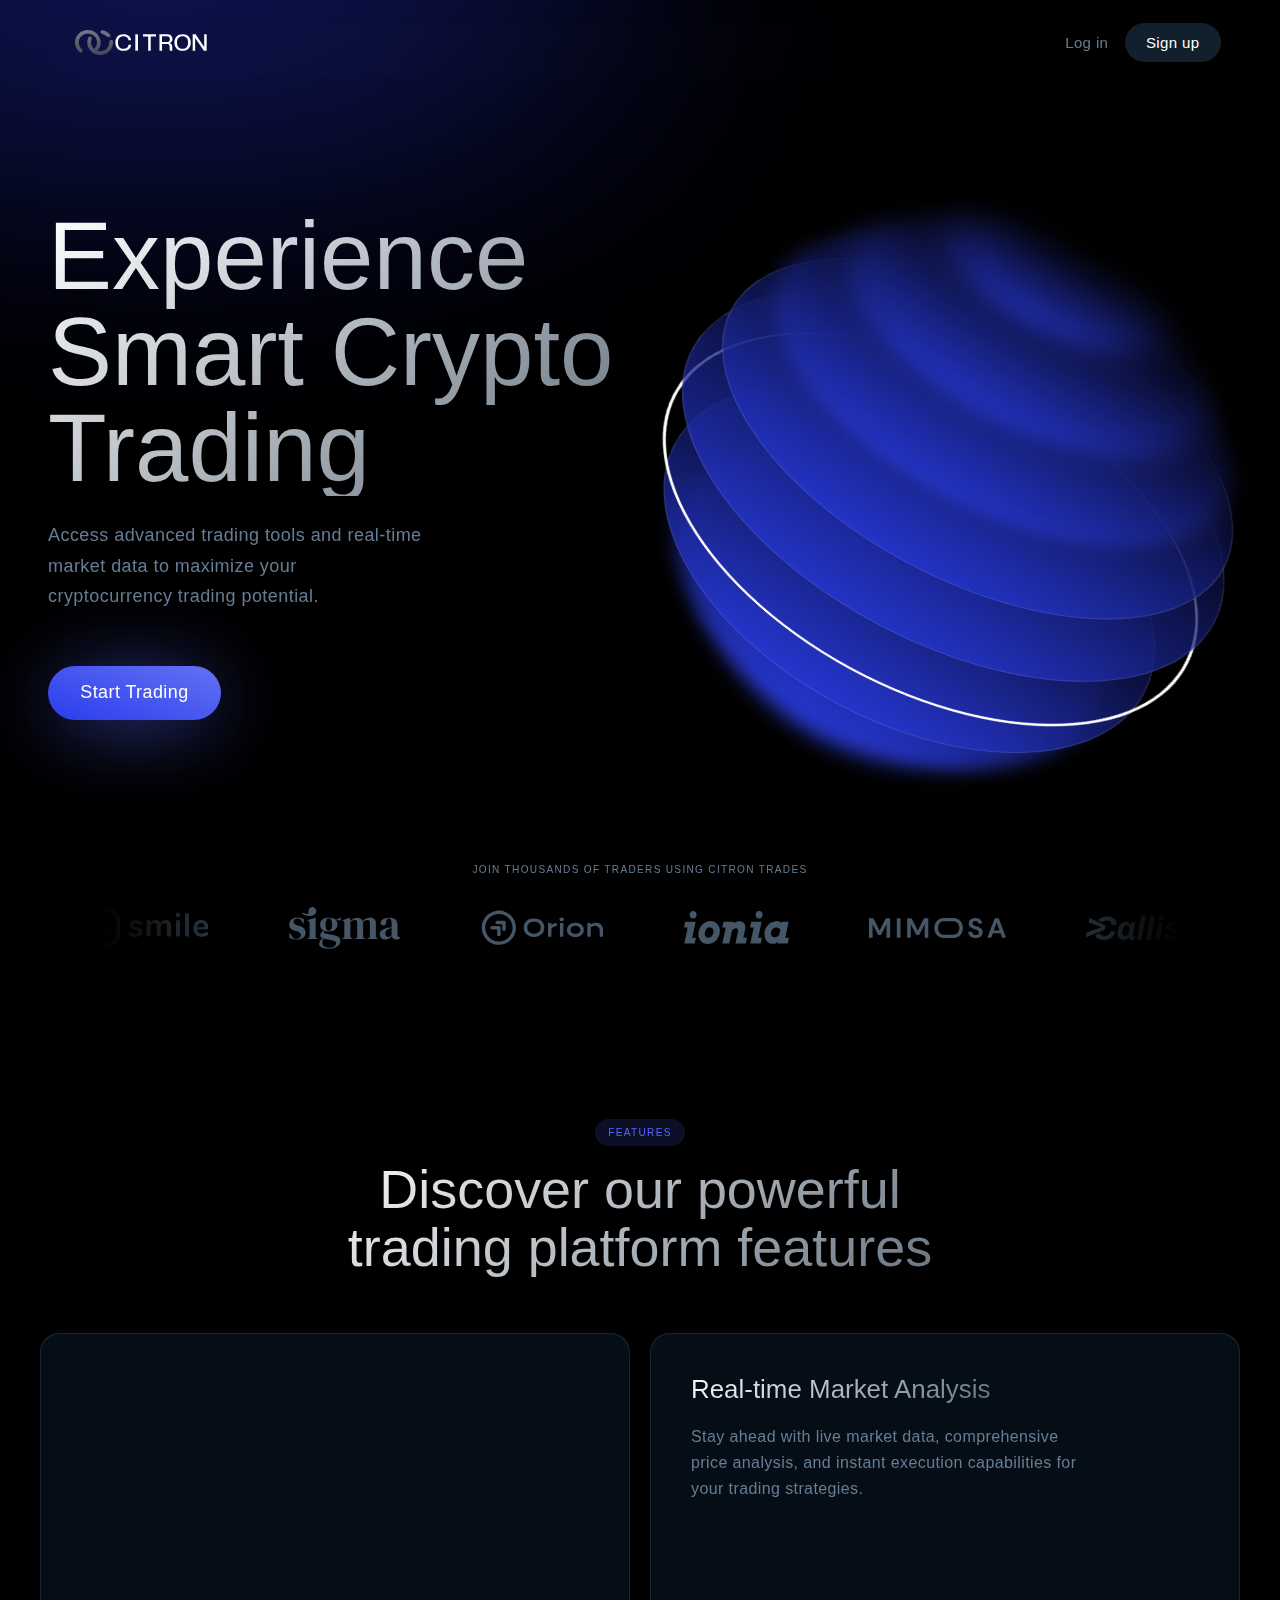
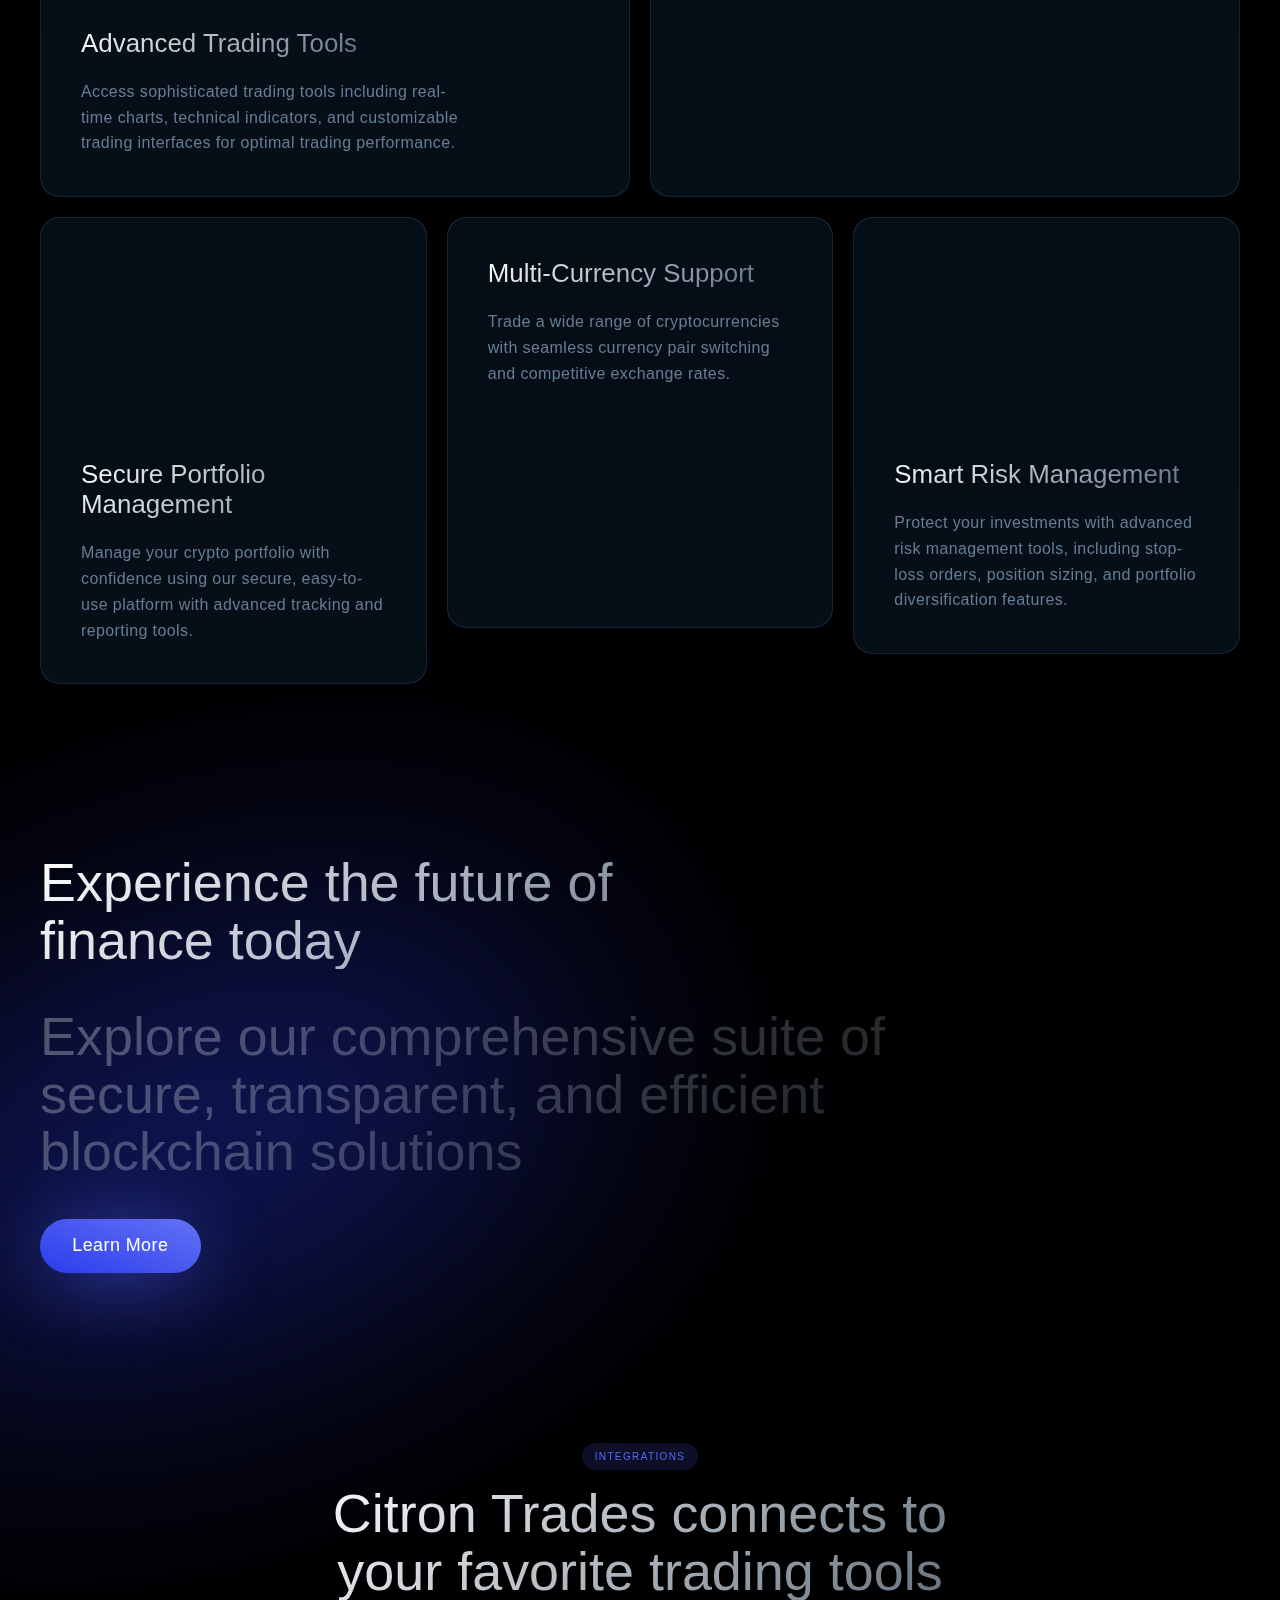
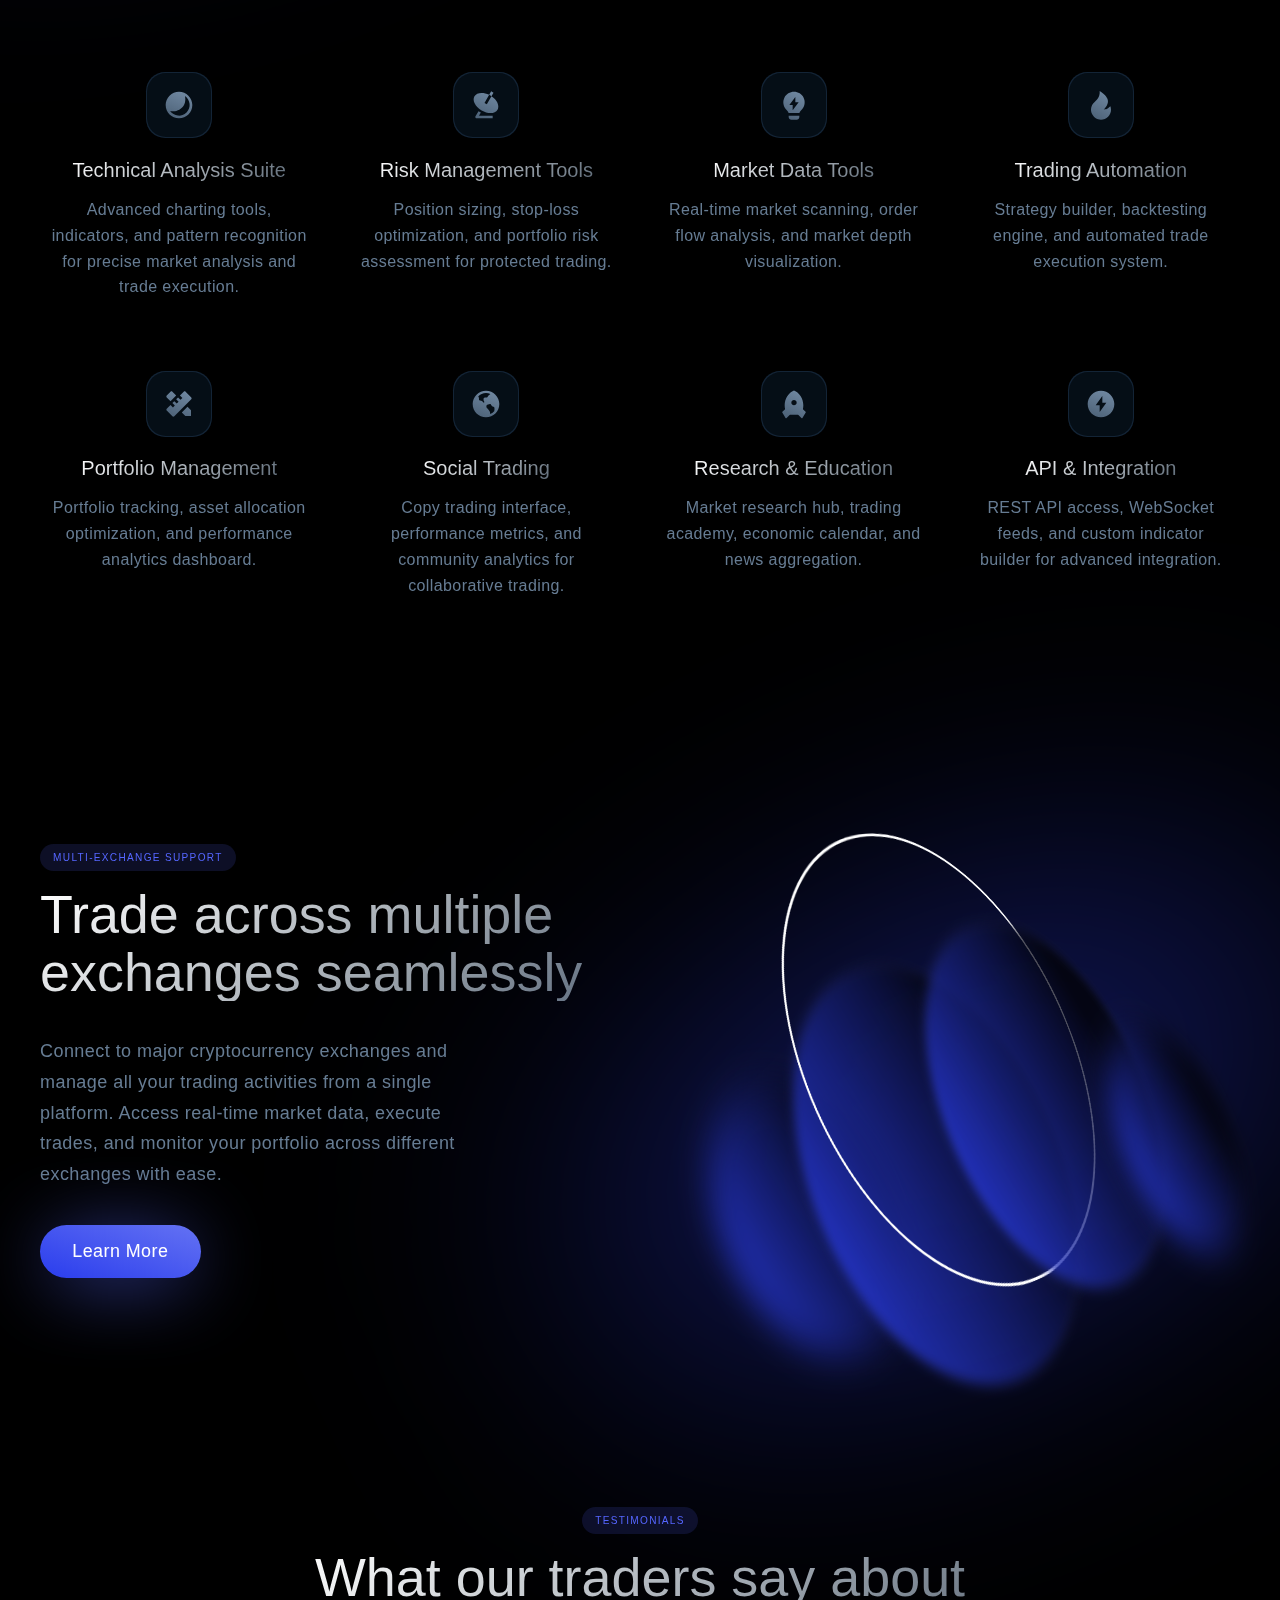
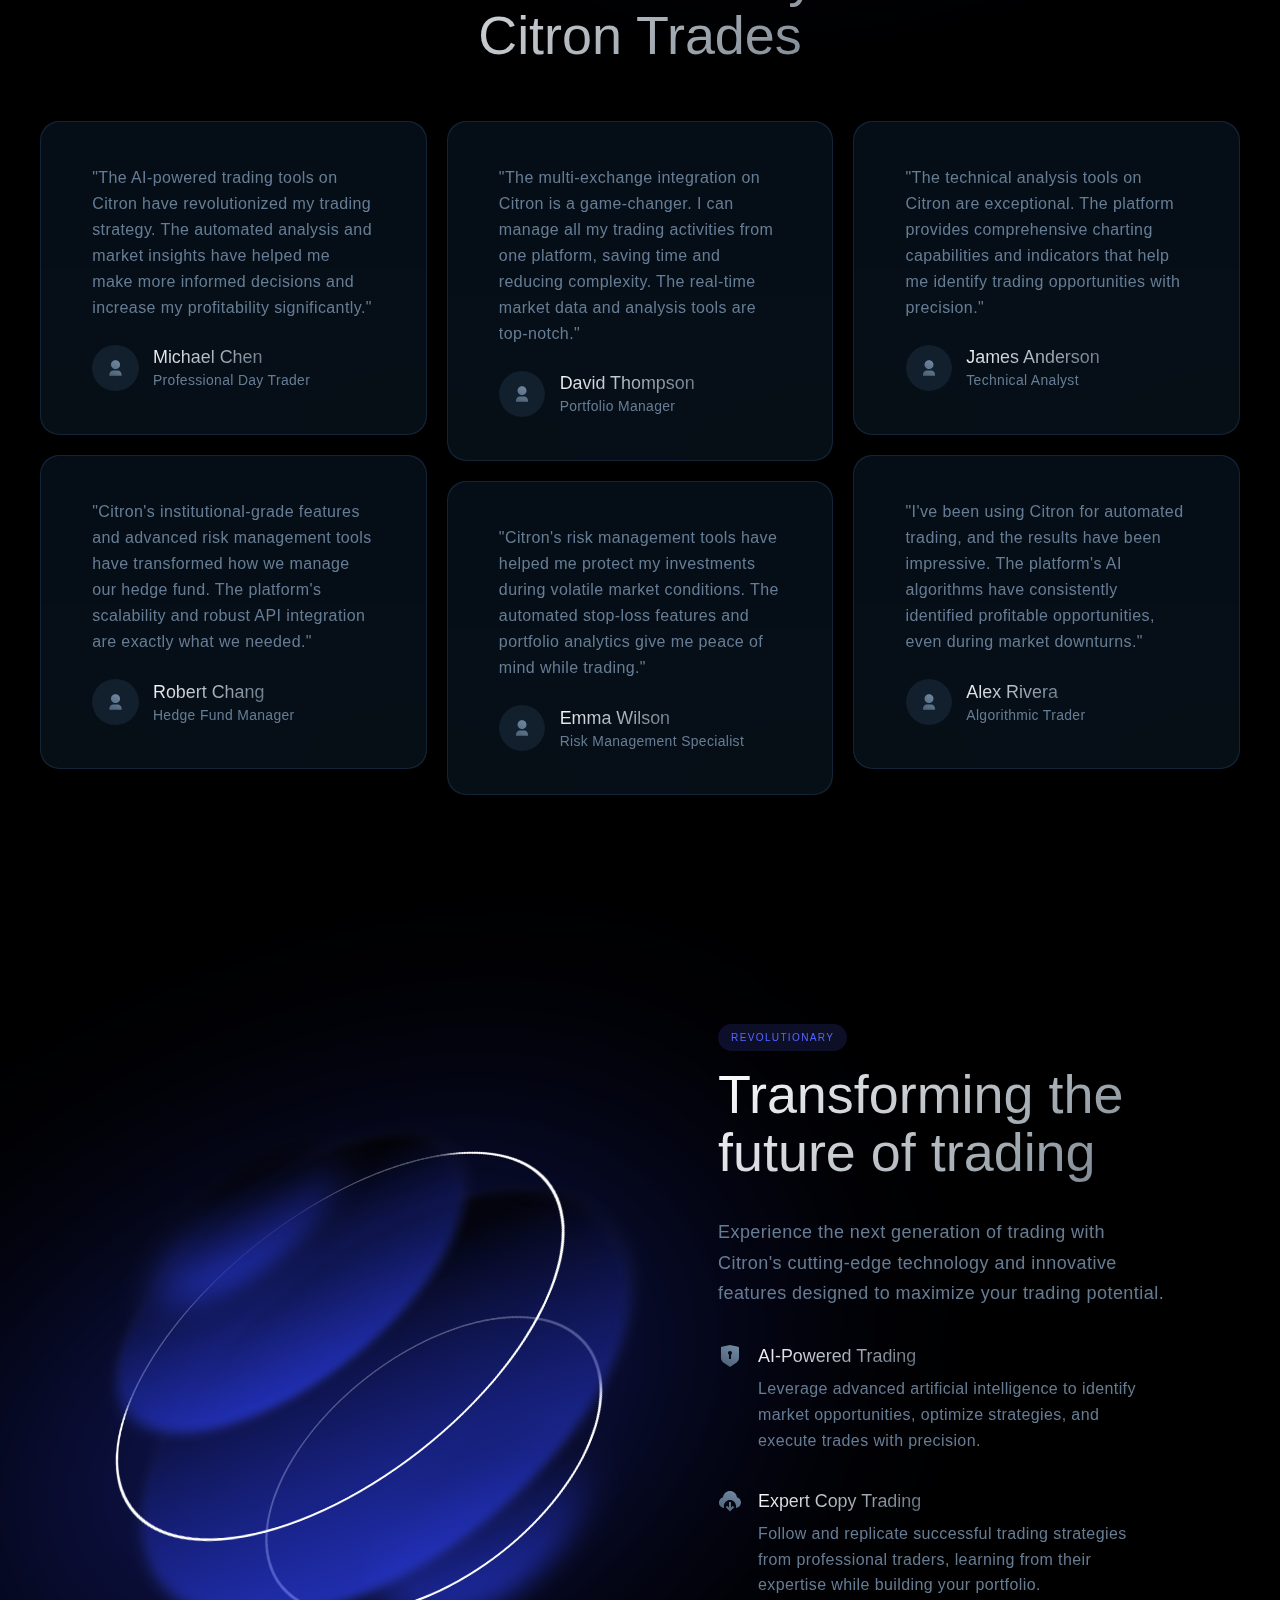
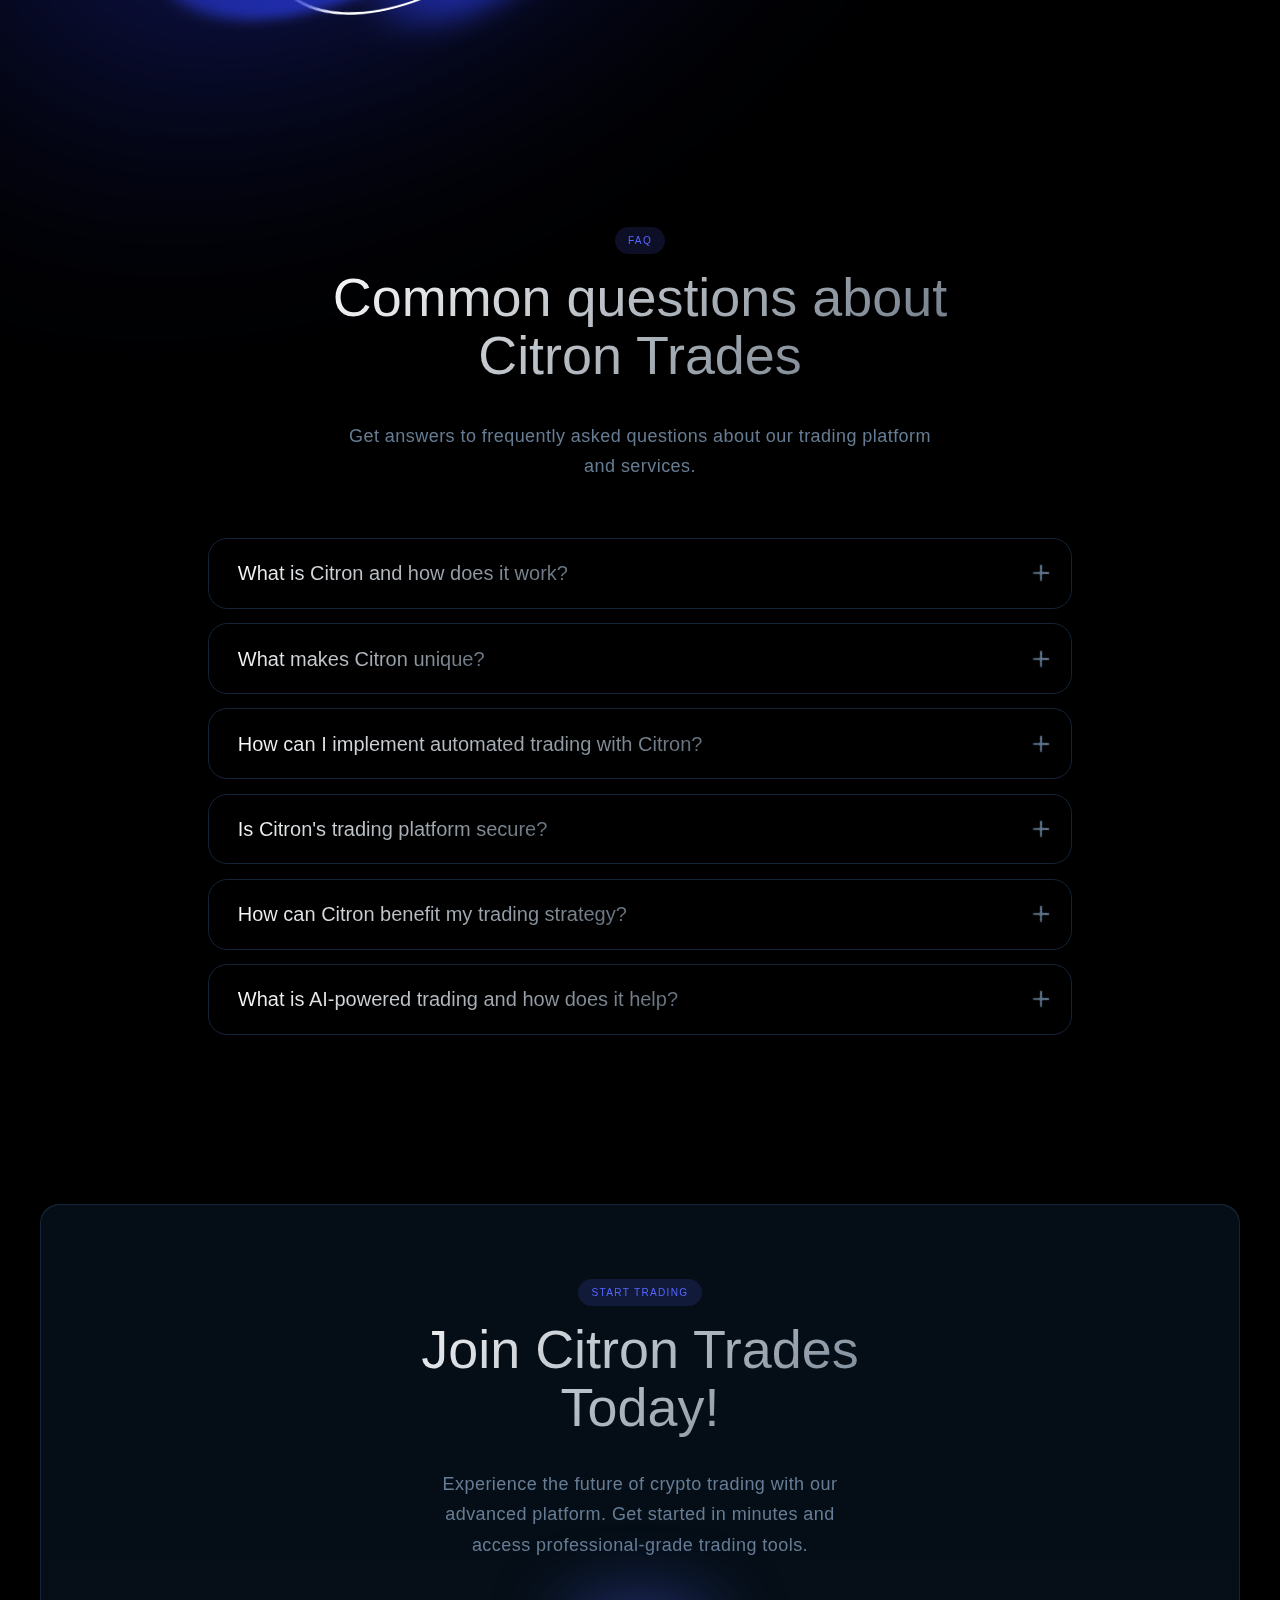
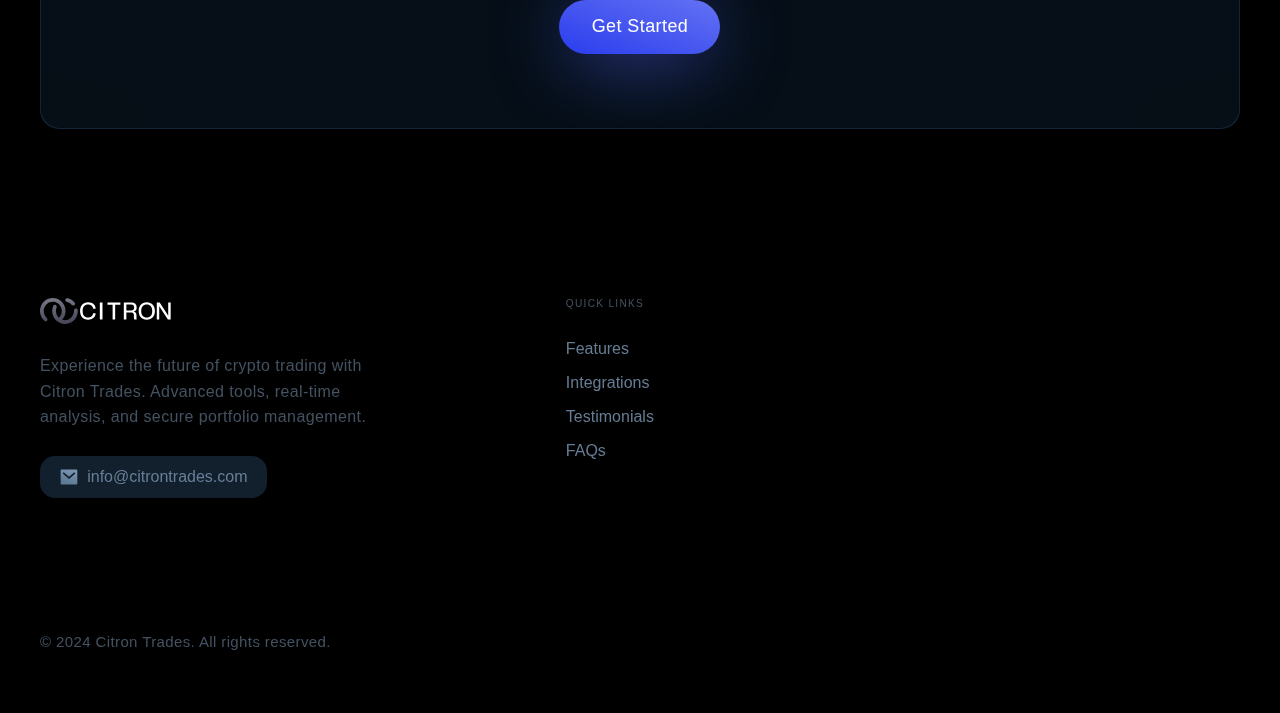
==== public/index.html @ 67a77e65 "Initial commit: Website files with local assets" ====
<!DOCTYPE html>
<!-- This site was created in Webflow. https://webflow.com -->
<!-- Last Published: Mon Nov 11 2024 21:37:30 GMT+0000 (Coordinated Universal Time) -->
<html data-wf-domain="nexus-crypto.webflow.io" data-wf-page="6629ab6f7fe975562ac2fe24" data-wf-site="6629ab6f7fe975562ac2fe20" lang="en" data-wf-locale="en">
    <head>
        <meta charset="utf-8"/>
        <title>Citron Trades - Advanced Crypto Trading Platform</title>
        <meta content="Citron Trades is your advanced cryptocurrency trading platform, offering sophisticated tools, real-time market analysis, and secure portfolio management for optimal trading performance." name="description"/>
        <meta content="Citron Trades - Advanced Crypto Trading Platform" property="og:title"/>
        <meta content="Citron Trades is your advanced cryptocurrency trading platform, offering sophisticated tools, real-time market analysis, and secure portfolio management for optimal trading performance." property="og:description"/>
        <meta content="Citron Trades - Advanced Crypto Trading Platform" property="twitter:title"/>
        <meta content="Citron Trades is your advanced cryptocurrency trading platform, offering sophisticated tools, real-time market analysis, and secure portfolio management for optimal trading performance." property="twitter:description"/>
        <meta property="og:type" content="website"/>
        <meta content="summary_large_image" name="twitter:card"/>
        <meta content="width=device-width, initial-scale=1" name="viewport"/>
        <meta content="Webflow" name="generator"/>
        <link href="assets/css/nexus-crypto.webflow.3b122b121.css" rel="stylesheet" type="text/css"/>
        <style>
            .nav {
                display: flex;
                justify-content: space-between;
                align-items: center;
                width: 100%;
            }
            
            .nav-right {
                display: flex;
                align-items: center;
            }
            
            .mobile-nav-buttons {
                display: flex;
                flex-direction: column;
                gap: 10px;
                padding: 20px;
            }
            
            @media screen and (min-width: 992px) {
                .menu-button {
                    display: none;
                }
                .nav-menu {
                    display: none !important;
                }
            }
            
            @media screen and (max-width: 991px) {
                .hide-mobile {
                    display: none !important;
                }
                .nav-menu {
                    display: none;
                    position: absolute;
                    top: 100%;
                    left: 0;
                    right: 0;
                    background-color: rgba(13, 24, 36, 0.95);
                    padding: 10px;
                    border-radius: 0 0 12px 12px;
                    backdrop-filter: blur(10px);
                    -webkit-backdrop-filter: blur(10px);
                }
                .nav-menu.w--open {
                    display: block;
                }
                .menu-button {
                    padding: 8px;
                    cursor: pointer;
                    background: none;
                    border: none;
                    margin-left: auto;
                }
                .w-icon-nav-menu {
                    font-size: 24px;
                    color: var(--white);
                }
                .mobile-nav-buttons {
                    width: 100%;
                }
                .mobile-nav-buttons .nav-button {
                    width: 100%;
                    text-align: center;
                    margin: 5px 0;
                }
                .mobile-nav-buttons .nav-link-extra {
                    width: 100%;
                    text-align: center;
                    padding: 10px;
                    color: var(--white);
                }
            }

            .button.small {
                font-size: 0.9em;
                padding: 0.6em 1.2em;
            }

            .mobile-only {
                display: none;
            }

            .button.small.mobile-only {
                box-shadow: 0 5px 40px -10px var(--blue-2);
                transition: box-shadow 0.4s cubic-bezier(0.25, 0.46, 0.45, 0.94);
            }

            .button.small.mobile-only:hover {
                box-shadow: 0 5px 40px -10px var(--blue-2), 
                           inset -15px 13px 20px 0 var(--blue-3), 
                           inset 20px -55px 20px 0 var(--blue-1);
            }
            
            @media screen and (min-width: 992px) {
                .mobile-only {
                    display: none !important;
                }
            }
            
            @media screen and (max-width: 991px) {
                .hide-mobile {
                    display: none !important;
                }
                .mobile-only {
                    display: block !important;
                }
            }

            .w-webflow-badge {
                display: none !important;
            }

            /* Add smooth scrolling behavior to the page */
            html {
                scroll-behavior: smooth;
            }
            
            /* Offset anchor links to account for fixed header */
            section[id] {
                scroll-margin-top: 100px;
            }
        </style>
        <script type="text/javascript">
            !function(o, c) {
                var n = c.documentElement
                  , t = " w-mod-";
                n.className += t + "js",
                ("ontouchstart"in o || o.DocumentTouch && c instanceof DocumentTouch) && (n.className += t + "touch")
            }(window, document);
        </script>
        <link href="assets/icons/6629ad2a661a5bfd1a82b5c3_logo.svg" rel="shortcut icon" type="image/x-icon"/>
        <link href="assets/icons/6629ad2a661a5bfd1a82b5c3_logo.svg" rel="apple-touch-icon"/>
        <script type="text/javascript">
            window.__WEBFLOW_CURRENCY_SETTINGS = {
                "currencyCode": "USD",
                "symbol": "$",
                "decimal": ".",
                "fractionDigits": 2,
                "group": ",",
                "template": "{{wf {\"path\":\"symbol\",\"type\":\"PlainText\"} }} {{wf {\"path\":\"amount\",\"type\":\"CommercePrice\"} }} {{wf {\"path\":\"currencyCode\",\"type\":\"PlainText\"} }}",
                "hideDecimalForWholeNumbers": false
            };
        </script>
    </head>
    <body>
        <div data-animation="default" data-collapse="medium" data-duration="600" data-easing="ease-out-expo" data-easing2="ease-out-expo" role="banner" class="navbar w-nav">
            <div class="nav-block">
                <div class="nav">
                    <a href="/" aria-current="page" class="brand w-nav-brand w--current">
                        <img src="assets/icons/6629ad2a661a5bfd1a82b5c3_logo.svg" loading="eager" alt="" class="logo"/>
                    </a>
                    <div class="nav-right hide-mobile">
                        <a href="login.html" class="nav-link-extra w-nav-link">Log in</a>
                    <div class="block-nav-button">
                            <a href="login.html" class="nav-button w-button">Sign up</a>
                        </div>
                    </div>
                    <a href="login.html" class="button small mobile-only w-button" style="background-image: linear-gradient(20deg, var(--blue-1), var(--blue-3)); font-size: 0.9em; padding: 0.6em 1.2em; margin-left: auto;">Log in</a>
                </div>
            </div>
        </div>
        <div class="overflow">
            <div data-animation="default" data-collapse="medium" data-duration="600" data-easing="ease-out-expo" data-easing2="ease-out-expo" role="banner" class="section-hero">
                <div style="opacity:0" class="content">
                    <div class="w-layout-grid grid-hero">
                        <div class="block-hero">
                            <h1 class="heading-hero large">Experience Smart Crypto Trading</h1>
                            <p class="paragraph-hero max-w">Access advanced trading tools and real-time market data to maximize your cryptocurrency trading potential.</p>
                            <a style="-webkit-transform:translate3d(0, 16px, 0) scale3d(1, 1, 1) rotateX(0) rotateY(0) rotateZ(0) skew(0, 0);-moz-transform:translate3d(0, 16px, 0) scale3d(1, 1, 1) rotateX(0) rotateY(0) rotateZ(0) skew(0, 0);-ms-transform:translate3d(0, 16px, 0) scale3d(1, 1, 1) rotateX(0) rotateY(0) rotateZ(0) skew(0, 0);transform:translate3d(0, 16px, 0) scale3d(1, 1, 1) rotateX(0) rotateY(0) rotateZ(0) skew(0, 0)" href="login.html" class="button w-button">Start Trading</a>
                        </div>
                        <div data-w-id="3faee776-541d-8a2f-1798-8c606d3a3e51" class="wrapper-circle">
                            <div class="content-wrapper-circle">
                                <div class="circle-hero">
                                    <div data-w-id="b7256e00-eab5-70db-eaca-4548a2a5b956" class="area-a1">
                                        <div class="color-circle"></div>
                                    </div>
                                    <div data-w-id="d03d882b-d932-e901-12e0-1a25ba9e83b1" class="area-a2">
                                        <div class="color-circle"></div>
                                    </div>
                                    <div data-w-id="dc5e63ff-dd31-1f91-0b3e-5fac54383022" class="area-a3">
                                        <div class="color-circle"></div>
                                    </div>
                                    <div data-w-id="927fb4f0-9b18-b5bb-f00a-9e3e37ec61a0" class="area-a4">
                                        <div class="color-circle"></div>
                                    </div>
                                    <div data-w-id="5b79ffc3-319f-e4d7-ce6e-7e3cf8b5a514" class="area-a5">
                                        <div class="color-circle"></div>
                                    </div>
                                    <div data-w-id="3346f3a3-387b-e5a0-3573-e04b3d8eccda" class="area-main-a6">
                                        <div class="color-circle line"></div>
                                    </div>
                                    <div data-w-id="409b1e90-116f-54b0-95fb-f6ecb3bbf760" class="area-a7">
                                        <div class="color-circle"></div>
                                    </div>
                                    <div data-w-id="d1abea59-3332-93f0-973e-b8b97ab954bf" class="area-a8">
                                        <div class="color-circle"></div>
                                    </div>
                                    <div data-w-id="b0976099-f507-6107-d4c8-0d2f76c5e0ed" class="area-a9">
                                        <div class="color-circle"></div>
                                    </div>
                                    <div data-w-id="728802df-d86e-cb4f-3e20-bb548d63a4d8" class="area-a10">
                                        <div class="color-circle"></div>
                                    </div>
                                </div>
                            </div>
                            <div style="opacity:0" class="blur-hero"></div>
                        </div>
                    </div>
                </div>
                <div style="opacity:0" class="blur-top"></div>
            </div>
            <div class="section-clients">
                <div style="opacity:0" class="content">
                    <div class="subtitle-clients">Join thousands of traders using Citron Trades</div>
                    <div data-w-id="a5e096fe-c626-4299-9b52-e8ad8193270d" class="block-clients">
                        <div class="gradient-clients"></div>
                        <div class="clients">
                            <img src="assets/icons/6629ab6f7fe975562ac2fe6b_client_1.svg" loading="eager" alt="" class="logo-client"/>
                            <img src="assets/icons/6629ab6f7fe975562ac2fe77_client_2.svg" loading="eager" alt="" class="logo-client"/>
                            <img src="assets/icons/6629ab6f7fe975562ac2fe6e_client_3.svg" loading="eager" alt="" class="logo-client"/>
                            <img src="assets/icons/6629ab6f7fe975562ac2fe6c_client_4.svg" loading="eager" alt="" class="logo-client"/>
                            <img src="assets/icons/6629ab6f7fe975562ac2fe6d_client_5.svg" loading="eager" alt="" class="logo-client"/>
                            <img src="assets/icons/6629ab6f7fe975562ac2fe74_client_6.svg" loading="eager" alt="" class="logo-client"/>
                            <img src="assets/icons/6629ab6f7fe975562ac2fe76_client_7.svg" loading="eager" alt="" class="logo-client"/>
                            <img src="assets/icons/6629ab6f7fe975562ac2fe75_client_8.svg" loading="eager" alt="" class="logo-client"/>
                            <img src="assets/icons/6629ab6f7fe975562ac2fe78_client_9.svg" loading="eager" alt="" class="logo-client"/>
                            <img src="assets/icons/6629ab6f7fe975562ac2fe79_client_10.svg" loading="eager" alt="" class="logo-client"/>
                        </div>
                        <div class="clients">
                            <img src="assets/icons/6629ab6f7fe975562ac2fe6b_client_1.svg" loading="eager" alt="" class="logo-client"/>
                            <img src="assets/icons/6629ab6f7fe975562ac2fe77_client_2.svg" loading="eager" alt="" class="logo-client"/>
                            <img src="assets/icons/6629ab6f7fe975562ac2fe6e_client_3.svg" loading="eager" alt="" class="logo-client"/>
                            <img src="assets/icons/6629ab6f7fe975562ac2fe6c_client_4.svg" loading="eager" alt="" class="logo-client"/>
                            <img src="assets/icons/6629ab6f7fe975562ac2fe6d_client_5.svg" loading="eager" alt="" class="logo-client"/>
                            <img src="assets/icons/6629ab6f7fe975562ac2fe74_client_6.svg" loading="eager" alt="" class="logo-client"/>
                            <img src="assets/icons/6629ab6f7fe975562ac2fe76_client_7.svg" loading="eager" alt="" class="logo-client"/>
                            <img src="assets/icons/6629ab6f7fe975562ac2fe75_client_8.svg" loading="eager" alt="" class="logo-client"/>
                            <img src="assets/icons/6629ab6f7fe975562ac2fe78_client_9.svg" loading="eager" alt="" class="logo-client"/>
                            <img src="assets/icons/6629ab6f7fe975562ac2fe79_client_10.svg" loading="eager" alt="" class="logo-client"/>
                        </div>
                    </div>
                </div>
            </div>
            <div class="section" id="features">
                <div style="opacity:0" class="content">
                    <div class="block-heading">
                        <div class="subtitle">Features</div>
                        <h2 class="heading">Discover our powerful trading platform features</h2>
                    </div>
                    <div class="w-layout-grid grid-features">
                        <div data-w-id="cf279c53-10d5-47c0-1f6e-84c9b074e328" class="wrapper">
                            <div style="opacity:0" class="blurred-color"></div>
                            <div class="content-wrapper">
                                <div class="feature">
                                    <img class="image-feature" src="assets/images/662d719974811b48b7fe60c8_img1.png" alt="" style="opacity:0" sizes="(max-width: 479px) 88vw, (max-width: 767px) 93vw, 94vw" data-w-id="fa5d5a88-78b4-779c-a5f3-45286a0afd9b" loading="eager" srcset="assets/images/662d719974811b48b7fe60c8_img1-p-500.png 500w, assets/images/662d719974811b48b7fe60c8_img1.png 885w"/>
                                    <div class="block-feature">
                                        <h4 class="heading-feature">Advanced Trading Tools</h4>
                                        <p class="paragraph-feature">Access sophisticated trading tools including real-time charts, technical indicators, and customizable trading interfaces for optimal trading performance.</p>
                                    </div>
                                </div>
                            </div>
                        </div>
                        <div data-w-id="a9e50413-39fb-6e71-0b9c-f8730cb656a1" class="wrapper">
                            <div style="opacity:0" class="blurred-color"></div>
                            <div class="content-wrapper">
                                <div class="feature">
                                    <div class="block-feature top">
                                        <h4 class="heading-feature">Real-time Market Analysis</h4>
                                        <p class="paragraph-feature">Stay ahead with live market data, comprehensive price analysis, and instant execution capabilities for your trading strategies.</p>
                                    </div>
                                    <img class="image-feature" src="assets/images/662d71997728968b7a441ece_img2.png" alt="" style="opacity:0" sizes="(max-width: 479px) 88vw, (max-width: 767px) 93vw, 94vw" data-w-id="a9e50413-39fb-6e71-0b9c-f8730cb656a5" loading="eager" srcset="assets/images/662d71997728968b7a441ece_img2-p-500.png 500w, assets/images/662d71997728968b7a441ece_img2.png 885w"/>
                                </div>
                            </div>
                        </div>
                    </div>
                    <div class="w-layout-grid grid-features-small">
                        <div data-w-id="2be3a212-21cf-2c2a-b69e-5b5c8cc4a2de" class="wrapper">
                            <div style="opacity:0" class="blurred-color"></div>
                            <div class="content-wrapper">
                                <div class="feature">
                                    <img class="image-feature" src="assets/images/662d75846e0e4feedf3fb769_img3.png" alt="" style="opacity:0" sizes="(max-width: 479px) 88vw, (max-width: 767px) 93vw, 94vw" data-w-id="2be3a212-21cf-2c2a-b69e-5b5c8cc4a2e2" loading="eager" srcset="assets/images/662d75846e0e4feedf3fb769_img3-p-500.png 500w, assets/images/662d75846e0e4feedf3fb769_img3.png 774w"/>
                                    <div class="block-feature">
                                        <h4 class="heading-feature">Secure Portfolio Management</h4>
                                        <p class="paragraph-feature">Manage your crypto portfolio with confidence using our secure, easy-to-use platform with advanced tracking and reporting tools.</p>
                                    </div>
                                </div>
                            </div>
                        </div>
                        <div data-w-id="4f33f29c-2ef1-5436-81c6-a99f21ffcf26" class="wrapper">
                            <div style="opacity:0" class="blurred-color"></div>
                            <div class="content-wrapper">
                                <div class="feature">
                                    <div class="block-feature top">
                                        <h4 class="heading-feature">Multi-Currency Support</h4>
                                        <p class="paragraph-feature">Trade a wide range of cryptocurrencies with seamless currency pair switching and competitive exchange rates.</p>
                                    </div>
                                    <img class="image-feature" src="assets/images/662d7584977fb64c8704c1f4_img4.png" alt="" style="opacity:0" sizes="(max-width: 479px) 88vw, (max-width: 767px) 93vw, 94vw" data-w-id="4f33f29c-2ef1-5436-81c6-a99f21ffcf2a" loading="eager" srcset="assets/images/662d7584977fb64c8704c1f4_img4-p-500.webp 500w, assets/images/662d7584977fb64c8704c1f4_img4.png 774w"/>
                                </div>
                            </div>
                        </div>
                        <div data-w-id="955a1bea-0db9-358b-b5e9-1c0fae8cf9da" class="wrapper">
                            <div style="opacity:0" class="blurred-color"></div>
                            <div class="content-wrapper">
                                <div class="feature">
                                    <img class="image-feature" src="assets/images/662d758488062fffaf190cb8_img5.png" alt="" style="opacity:0" sizes="(max-width: 479px) 88vw, (max-width: 767px) 93vw, 94vw" data-w-id="955a1bea-0db9-358b-b5e9-1c0fae8cf9de" loading="eager" srcset="assets/images/662d758488062fffaf190cb8_img5-p-500.png 500w, assets/images/662d758488062fffaf190cb8_img5.png 774w"/>
                                    <div class="block-feature">
                                        <h4 class="heading-feature">Smart Risk Management</h4>
                                        <p class="paragraph-feature">Protect your investments with advanced risk management tools, including stop-loss orders, position sizing, and portfolio diversification features.</p>
                                    </div>
                                </div>
                            </div>
                        </div>
                    </div>
                </div>
            </div>
            <div class="section">
                <div style="opacity:0" class="content">
                    <div class="block-cta">
                        <h2 class="heading">Experience the future of finance today</h2>
                        <h2 class="heading opacity">Explore our comprehensive suite of secure, transparent, and efficient blockchain solutions</h2>
                        <a href="login.html" class="button w-button">Learn More</a>
                        <div class="blur-block"></div>
                    </div>
                </div>
            </div>
            <div class="section" id="integrations">
                <div style="opacity:0" class="content">
                    <div class="block-heading">
                        <div class="subtitle">Integrations</div>
                        <h2 class="heading">Citron Trades connects to your favorite trading tools</h2>
                    </div>
                    <div class="w-layout-grid grid-tools">
                        <div id="w-node-d4ba1274-ed5d-e06a-1dca-8c88f0ae31c0-2ac2fe24" data-w-id="d4ba1274-ed5d-e06a-1dca-8c88f0ae31c0" class="tool">
                            <div class="block-icon-tool">
                                <div data-w-id="f1dfbab6-c4ae-fa25-f439-67240381b791" class="wrapper">
                                    <div class="blurred-color small-blur"></div>
                                    <div class="content-wrapper">
                                        <img src="assets/icons/663650782edba0a7ef10ecb0_icon_tool_5.svg" loading="eager" alt="" class="icon-tool"/>
                                    </div>
                                </div>
                            </div>
                            <h5 class="heading-tool">Technical Analysis Suite</h5>
                            <p class="paragraph-tool">Advanced charting tools, indicators, and pattern recognition for precise market analysis and trade execution.</p>
                        </div>
                        <div id="w-node-_84b8323b-3ad0-3993-31c2-ac29c4ccd8fb-2ac2fe24" class="tool">
                            <div class="block-icon-tool">
                                <div data-w-id="84b8323b-3ad0-3993-31c2-ac29c4ccd8fd" class="wrapper">
                                    <div class="blurred-color small-blur"></div>
                                    <div class="content-wrapper">
                                        <img src="assets/icons/6636507878ed26f0063cbabc_icon_tool_2.svg" loading="eager" alt="" class="icon-tool"/>
                                    </div>
                                </div>
                            </div>
                            <h5 class="heading-tool">Risk Management Tools</h5>
                            <p class="paragraph-tool">Position sizing, stop-loss optimization, and portfolio risk assessment for protected trading.</p>
                        </div>
                        <div id="w-node-_4a9981fd-209a-e178-c3a1-cffc31f408cd-2ac2fe24" class="tool">
                            <div class="block-icon-tool">
                                <div data-w-id="4a9981fd-209a-e178-c3a1-cffc31f408cf" class="wrapper">
                                    <div class="blurred-color small-blur"></div>
                                    <div class="content-wrapper">
                                        <img src="assets/icons/6636507878ed26f0063cbab6_icon_tool_6.svg" loading="eager" alt="" class="icon-tool"/>
                                    </div>
                                </div>
                            </div>
                            <h5 class="heading-tool">Market Data Tools</h5>
                            <p class="paragraph-tool">Real-time market scanning, order flow analysis, and market depth visualization.</p>
                        </div>
                        <div id="w-node-_244e42ea-0fb7-cb23-35a4-528d50c957e1-2ac2fe24" class="tool">
                            <div class="block-icon-tool">
                                <div data-w-id="244e42ea-0fb7-cb23-35a4-528d50c957e3" class="wrapper">
                                    <div class="blurred-color small-blur"></div>
                                    <div class="content-wrapper">
                                        <img src="assets/icons/6636507885831b2ef07bb15f_icon_tool_1.svg" loading="eager" alt="" class="icon-tool"/>
                                    </div>
                                </div>
                            </div>
                            <h5 class="heading-tool">Trading Automation</h5>
                            <p class="paragraph-tool">Strategy builder, backtesting engine, and automated trade execution system.</p>
                        </div>
                        <div id="w-node-eacb9a4c-aadb-c64f-843d-f216a7a70c18-2ac2fe24" class="tool">
                            <div class="block-icon-tool">
                                <div data-w-id="eacb9a4c-aadb-c64f-843d-f216a7a70c1a" class="wrapper">
                                    <div class="blurred-color small-blur"></div>
                                    <div class="content-wrapper">
                                        <img src="assets/icons/663650786ff2152d9ae73fc8_icon_tool_7.svg" loading="eager" alt="" class="icon-tool"/>
                                    </div>
                                </div>
                            </div>
                            <h5 class="heading-tool">Portfolio Management</h5>
                            <p class="paragraph-tool">Portfolio tracking, asset allocation optimization, and performance analytics dashboard.</p>
                        </div>
                        <div id="w-node-_757ae935-86ee-b633-d439-70dfefbac7bf-2ac2fe24" class="tool">
                            <div class="block-icon-tool">
                                <div data-w-id="757ae935-86ee-b633-d439-70dfefbac7c1" class="wrapper">
                                    <div class="blurred-color small-blur"></div>
                                    <div class="content-wrapper">
                                        <img src="assets/icons/66365078cd2e6897f11bb68f_icon_tool_8.svg" loading="eager" alt="" class="icon-tool"/>
                                    </div>
                                </div>
                            </div>
                            <h5 class="heading-tool">Social Trading</h5>
                            <p class="paragraph-tool">Copy trading interface, performance metrics, and community analytics for collaborative trading.</p>
                        </div>
                        <div id="w-node-c7e0d008-3069-bb20-2394-70a2ca361a61-2ac2fe24" class="tool">
                            <div class="block-icon-tool">
                                <div data-w-id="c7e0d008-3069-bb20-2394-70a2ca361a63" class="wrapper">
                                    <div class="blurred-color small-blur"></div>
                                    <div class="content-wrapper">
                                        <img src="assets/icons/66365078cc06d784dcc25bf0_icon_tool_4.svg" loading="eager" alt="" class="icon-tool"/>
                                    </div>
                                </div>
                            </div>
                            <h5 class="heading-tool">Research & Education</h5>
                            <p class="paragraph-tool">Market research hub, trading academy, economic calendar, and news aggregation.</p>
                        </div>
                        <div id="w-node-eb13b2f8-453e-9077-b886-8613465ecae3-2ac2fe24" class="tool">
                            <div class="block-icon-tool">
                                <div data-w-id="eb13b2f8-453e-9077-b886-8613465ecae5" class="wrapper">
                                    <div class="blurred-color small-blur"></div>
                                    <div class="content-wrapper">
                                        <img src="assets/icons/663650785875dfe8fe0ab22b_icon_tool_3.svg" loading="eager" alt="" class="icon-tool"/>
                                    </div>
                                </div>
                            </div>
                            <h5 class="heading-tool">API & Integration</h5>
                            <p class="paragraph-tool">REST API access, WebSocket feeds, and custom indicator builder for advanced integration.</p>
                        </div>
                    </div>
                </div>
            </div>
            <div class="section">
                <div style="opacity:0" class="content">
                    <div class="w-layout-grid grid">
                        <div id="w-node-_27b66c3d-1095-1d4a-2a40-399be46e58bc-2ac2fe24" class="block">
                            <div class="block-heading-left">
                                <div class="subtitle">Multi-Exchange Support</div>
                                <h2 class="heading">Trade across multiple exchanges seamlessly</h2>
                            </div>
                            <p class="paragraph">Connect to major cryptocurrency exchanges and manage all your trading activities from a single platform. Access real-time market data, execute trades, and monitor your portfolio across different exchanges with ease.</p>
                            <a href="login.html" class="button w-button">Learn More</a>
                        </div>
                        <div id="w-node-_13d3a4f8-834d-75ba-1b1c-b3fe4ec44199-2ac2fe24" data-w-id="13d3a4f8-834d-75ba-1b1c-b3fe4ec44199" class="wrapper-circle">
                            <div class="content-wrapper-circle">
                                <div class="circle-b">
                                    <div data-w-id="13d3a4f8-834d-75ba-1b1c-b3fe4ec441a2" class="area-b1">
                                        <div class="color-circle"></div>
                                    </div>
                                    <div data-w-id="13d3a4f8-834d-75ba-1b1c-b3fe4ec441a4" class="area-b2">
                                        <div class="color-circle"></div>
                                    </div>
                                    <div data-w-id="13d3a4f8-834d-75ba-1b1c-b3fe4ec441a6" class="area-main-b3">
                                        <div class="color-circle line"></div>
                                    </div>
                                    <div data-w-id="13d3a4f8-834d-75ba-1b1c-b3fe4ec441a8" class="area-b4">
                                        <div class="color-circle"></div>
                                    </div>
                                    <div data-w-id="13d3a4f8-834d-75ba-1b1c-b3fe4ec441aa" class="area-b5">
                                        <div class="color-circle"></div>
                                    </div>
                                </div>
                            </div>
                            <div class="blur-block-b"></div>
                        </div>
                    </div>
                </div>
            </div>
            <div class="section" id="testimonials">
                <div style="opacity:0" class="content">
                    <div class="block-heading">
                        <div class="subtitle">Testimonials</div>
                        <h2 class="heading">What our traders say about Citron Trades</h2>
                    </div>
                    <div class="w-layout-grid grid-reviews">
                        <div id="w-node-b9e1f080-1bab-3393-81c2-ad7db6065000-2ac2fe24" class="block-reviews">
                            <div data-w-id="83a17905-e622-e8fc-b72d-bcf4a1325687" class="wrapper">
                                <div style="opacity:0" class="blurred-color"></div>
                                <div class="content-wrapper">
                                    <div class="review" data-testimonial="1" style="opacity: 1; transition: opacity 0.5s ease-in-out;">
                                        <p class="paragraph-review">"The AI-powered trading tools on Citron have revolutionized my trading strategy. The automated analysis and market insights have helped me make more informed decisions and increase my profitability significantly."</p>
                                        <div class="review-info">
                                            <img src="assets/icons/6629c4de40232cbd609adbaf_avatar.svg" loading="eager" alt="" class="avatar-review"/>
                                            <div class="block-review-info">
                                                <h6 class="review-name">Michael Chen</h6>
                                                <div class="review-subtitle">Professional Day Trader</div>
                                            </div>
                                        </div>
                                    </div>
                                    <div class="review" data-testimonial="7" style="display: none; opacity: 0; transition: opacity 0.5s ease-in-out;">
                                        <p class="paragraph-review">"As a beginner in crypto trading, Citron's copy trading feature has been invaluable. I can learn from experienced traders while building my portfolio. The platform's user-friendly interface makes it easy to get started."</p>
                                        <div class="review-info">
                                            <img src="assets/icons/6629c4de40232cbd609adbaf_avatar.svg" loading="eager" alt="" class="avatar-review"/>
                                            <div class="block-review-info">
                                                <h6 class="review-name">Sarah Martinez</h6>
                                                <div class="review-subtitle">Beginner Trader</div>
                                            </div>
                                        </div>
                                    </div>
                                </div>
                            </div>
                            <div data-w-id="3893b9cf-f513-ec09-6366-aa9bb0c63a06" class="wrapper">
                                <div style="opacity:0" class="blurred-color"></div>
                                <div class="content-wrapper">
                                    <div class="review" data-testimonial="2" style="opacity: 1; transition: opacity 0.5s ease-in-out;">
                                        <p class="paragraph-review">"Citron's institutional-grade features and advanced risk management tools have transformed how we manage our hedge fund. The platform's scalability and robust API integration are exactly what we needed."</p>
                                        <div class="review-info">
                                            <img src="assets/icons/6629c4de40232cbd609adbaf_avatar.svg" loading="eager" alt="" class="avatar-review"/>
                                            <div class="block-review-info">
                                                <h6 class="review-name">Robert Chang</h6>
                                                <div class="review-subtitle">Hedge Fund Manager</div>
                                            </div>
                                        </div>
                                    </div>
                                    <div class="review" data-testimonial="8" style="display: none; opacity: 0; transition: opacity 0.5s ease-in-out;">
                                        <p class="paragraph-review">"The compliance tools and reporting features on Citron have streamlined our regulatory requirements. The platform's audit trail and compliance monitoring capabilities are comprehensive and reliable."</p>
                                        <div class="review-info">
                                            <img src="assets/icons/6629c4de40232cbd609adbaf_avatar.svg" loading="eager" alt="" class="avatar-review"/>
                                            <div class="block-review-info">
                                                <h6 class="review-name">Jennifer Park</h6>
                                                <div class="review-subtitle">Compliance Officer</div>
                                            </div>
                                        </div>
                                    </div>
                                </div>
                            </div>
                        </div>
                        <div id="w-node-_9aa07fc6-96ae-1451-f5cf-be48481e4270-2ac2fe24" class="block-reviews">
                            <div data-w-id="9aa07fc6-96ae-1451-f5cf-be48481e4271" class="wrapper">
                                <div style="opacity:0" class="blurred-color"></div>
                                <div class="content-wrapper">
                                    <div class="review" data-testimonial="3" style="opacity: 1; transition: opacity 0.5s ease-in-out;">
                                        <p class="paragraph-review">"The multi-exchange integration on Citron is a game-changer. I can manage all my trading activities from one platform, saving time and reducing complexity. The real-time market data and analysis tools are top-notch."</p>
                                        <div class="review-info">
                                            <img src="assets/icons/6629c4de40232cbd609adbaf_avatar.svg" loading="eager" alt="" class="avatar-review"/>
                                            <div class="block-review-info">
                                                <h6 class="review-name">David Thompson</h6>
                                                <div class="review-subtitle">Portfolio Manager</div>
                                            </div>
                                        </div>
                                    </div>
                                    <div class="review" data-testimonial="9" style="display: none; opacity: 0; transition: opacity 0.5s ease-in-out;">
                                        <p class="paragraph-review">"As a market maker, Citron's advanced order types and liquidity management tools are essential. The platform's execution speed and reliability have significantly improved our market-making operations."</p>
                                        <div class="review-info">
                                            <img src="assets/icons/6629c4de40232cbd609adbaf_avatar.svg" loading="eager" alt="" class="avatar-review"/>
                                            <div class="block-review-info">
                                                <h6 class="review-name">Thomas Wright</h6>
                                                <div class="review-subtitle">Market Maker</div>
                                            </div>
                                        </div>
                                    </div>
                                </div>
                            </div>
                            <div data-w-id="9aa07fc6-96ae-1451-f5cf-be48481e427e" class="wrapper">
                                <div style="opacity:0" class="blurred-color"></div>
                                <div class="content-wrapper">
                                    <div class="review" data-testimonial="4" style="opacity: 1; transition: opacity 0.5s ease-in-out;">
                                        <p class="paragraph-review">"Citron's risk management tools have helped me protect my investments during volatile market conditions. The automated stop-loss features and portfolio analytics give me peace of mind while trading."</p>
                                        <div class="review-info">
                                            <img src="assets/icons/6629c4de40232cbd609adbaf_avatar.svg" loading="eager" alt="" class="avatar-review"/>
                                            <div class="block-review-info">
                                                <h6 class="review-name">Emma Wilson</h6>
                                                <div class="review-subtitle">Risk Management Specialist</div>
                                            </div>
                                        </div>
                                    </div>
                                    <div class="review" data-testimonial="10" style="display: none; opacity: 0; transition: opacity 0.5s ease-in-out;">
                                        <p class="paragraph-review">"The mobile trading app on Citron is perfect for my part-time trading schedule. I can monitor my positions and execute trades from anywhere, while still having access to all the platform's powerful features."</p>
                                        <div class="review-info">
                                            <img src="assets/icons/6629c4de40232cbd609adbaf_avatar.svg" loading="eager" alt="" class="avatar-review"/>
                                            <div class="block-review-info">
                                                <h6 class="review-name">Lisa Chen</h6>
                                                <div class="review-subtitle">Part-time Trader</div>
                                            </div>
                                        </div>
                                    </div>
                                </div>
                            </div>
                        </div>
                        <div id="w-node-_76b0174a-a129-c1c0-dfe2-fc48f0af606f-2ac2fe24" class="block-reviews">
                            <div data-w-id="76b0174a-a129-c1c0-dfe2-fc48f0af6070" class="wrapper">
                                <div style="opacity:0" class="blurred-color"></div>
                                <div class="content-wrapper">
                                    <div class="review" data-testimonial="5" style="opacity: 1; transition: opacity 0.5s ease-in-out;">
                                        <p class="paragraph-review">"The technical analysis tools on Citron are exceptional. The platform provides comprehensive charting capabilities and indicators that help me identify trading opportunities with precision."</p>
                                        <div class="review-info">
                                            <img src="assets/icons/6629c4de40232cbd609adbaf_avatar.svg" loading="eager" alt="" class="avatar-review"/>
                                            <div class="block-review-info">
                                                <h6 class="review-name">James Anderson</h6>
                                                <div class="review-subtitle">Technical Analyst</div>
                                            </div>
                                        </div>
                                    </div>
                                    <div class="review" data-testimonial="11" style="display: none; opacity: 0; transition: opacity 0.5s ease-in-out;">
                                        <p class="paragraph-review">"Citron's white-label solutions have enabled us to launch our own branded trading platform quickly and efficiently. The platform's flexibility and customization options are impressive."</p>
                                        <div class="review-info">
                                            <img src="assets/icons/6629c4de40232cbd609adbaf_avatar.svg" loading="eager" alt="" class="avatar-review"/>
                                            <div class="block-review-info">
                                                <h6 class="review-name">Richard Foster</h6>
                                                <div class="review-subtitle">Financial Institution CEO</div>
                                            </div>
                                        </div>
                                    </div>
                                </div>
                            </div>
                            <div data-w-id="76b0174a-a129-c1c0-dfe2-fc48f0af607d" class="wrapper">
                                <div style="opacity:0" class="blurred-color"></div>
                                <div class="content-wrapper">
                                    <div class="review" data-testimonial="6" style="opacity: 1; transition: opacity 0.5s ease-in-out;">
                                        <p class="paragraph-review">"I've been using Citron for automated trading, and the results have been impressive. The platform's AI algorithms have consistently identified profitable opportunities, even during market downturns."</p>
                                        <div class="review-info">
                                            <img src="assets/icons/6629c4de40232cbd609adbaf_avatar.svg" loading="eager" alt="" class="avatar-review"/>
                                            <div class="block-review-info">
                                                <h6 class="review-name">Alex Rivera</h6>
                                                <div class="review-subtitle">Algorithmic Trader</div>
                                            </div>
                                        </div>
                                    </div>
                                    <div class="review" data-testimonial="12" style="display: none; opacity: 0; transition: opacity 0.5s ease-in-out;">
                                        <p class="paragraph-review">"The educational resources and community features on Citron have been invaluable for my trading journey. The platform's commitment to trader education sets it apart from other trading platforms."</p>
                                        <div class="review-info">
                                            <img src="assets/icons/6629c4de40232cbd609adbaf_avatar.svg" loading="eager" alt="" class="avatar-review"/>
                                            <div class="block-review-info">
                                                <h6 class="review-name">Daniel Kim</h6>
                                                <div class="review-subtitle">Active Trader</div>
                                            </div>
                                        </div>
                                    </div>
                                </div>
                            </div>
                        </div>
                    </div>
                    <script>
                        document.addEventListener('DOMContentLoaded', function() {
                            const testimonials = document.querySelectorAll('.review');
                            const cards = document.querySelectorAll('.content-wrapper');
                            
                            function rotateTestimonials() {
                                cards.forEach(card => {
                                    const currentTestimonial = card.querySelector('.review:not([style*="display: none"])');
                                    const nextTestimonial = card.querySelector('.review[style*="display: none"]');
                                    
                                    if (currentTestimonial && nextTestimonial) {
                                        // Fade out current testimonial
                                        currentTestimonial.style.opacity = '0';
                                        
                                        setTimeout(() => {
                                            // Hide current and show next
                                            currentTestimonial.style.display = 'none';
                                            nextTestimonial.style.display = 'block';
                                            
                                            // Trigger reflow
                                            nextTestimonial.offsetHeight;
                                            
                                            // Fade in next testimonial
                                            nextTestimonial.style.opacity = '1';
                                        }, 500); // Match the CSS transition duration
                                    }
                                });
                            }

                            // Rotate testimonials every 10 seconds
                            setInterval(rotateTestimonials, 10000);
                        });
                    </script>
                </div>
            </div>
            <div class="section">
                <div style="opacity:0" class="content">
                    <div class="w-layout-grid grid">
                        <div data-w-id="855c69b3-d5c7-cafa-5ff9-f2028c4dbc1e" class="wrapper-circle">
                            <div class="content-wrapper-circle">
                                <div class="circle-c">
                                    <div data-w-id="855c69b3-d5c7-cafa-5ff9-f2028c4dbc27" class="area-c1">
                                        <div class="color-circle"></div>
                                    </div>
                                    <div data-w-id="855c69b3-d5c7-cafa-5ff9-f2028c4dbc29" class="area-c2">
                                        <div class="color-circle"></div>
                                    </div>
                                    <div data-w-id="855c69b3-d5c7-cafa-5ff9-f2028c4dbc2b" class="area-main-c3">
                                        <div class="color-circle line"></div>
                                    </div>
                                    <div data-w-id="855c69b3-d5c7-cafa-5ff9-f2028c4dbc2d" class="area-c4">
                                        <div class="color-circle"></div>
                                    </div>
                                    <div data-w-id="855c69b3-d5c7-cafa-5ff9-f2028c4dbc2f" class="area-c5">
                                        <div class="color-circle line"></div>
                                    </div>
                                    <div data-w-id="855c69b3-d5c7-cafa-5ff9-f2028c4dbc31" class="area-c6">
                                        <div class="color-circle"></div>
                                    </div>
                                </div>
                            </div>
                            <div class="blur-block-c"></div>
                        </div>
                        <div id="w-node-e9b78613-13df-23f7-5a88-5cb6ec3fcf07-2ac2fe24" class="block right">
                            <div class="block-heading-left">
                                <div class="subtitle">Revolutionary</div>
                                <h2 class="heading">Transforming the future of trading</h2>
                            </div>
                            <p class="paragraph">Experience the next generation of trading with Citron's cutting-edge technology and innovative features designed to maximize your trading potential.</p>
                            <div class="list">
                                <img src="assets/icons/6629ab6f7fe975562ac2fe7a_icon_1.svg" loading="eager" alt="" class="icon-list"/>
                                <div class="block-list">
                                    <h6 class="heading-list">AI-Powered Trading</h6>
                                    <p class="paragraph-list">Leverage advanced artificial intelligence to identify market opportunities, optimize strategies, and execute trades with precision.</p>
                                </div>
                            </div>
                            <div class="list">
                                <img src="assets/icons/6629ab6f7fe975562ac2fe7c_icon_2.svg" loading="eager" alt="" class="icon-list"/>
                                <div class="block-list">
                                    <h6 class="heading-list">Expert Copy Trading</h6>
                                    <p class="paragraph-list">Follow and replicate successful trading strategies from professional traders, learning from their expertise while building your portfolio.</p>
                                </div>
                            </div>
                        </div>
                    </div>
                </div>
            </div>
            <div class="section" id="faqs">
                <div style="opacity:0" class="content">
                    <div class="block-heading">
                        <div class="subtitle">FAQ</div>
                        <h2 class="heading">Common questions about Citron Trades</h2>
                        <p class="paragraph-block">Get answers to frequently asked questions about our trading platform and services.</p>
                    </div>
                    <div class="w-layout-grid grid-faq">
                        <div id="w-node-_55ccc3df-9ebc-e84e-ceda-3c81384483bc-2ac2fe24" class="accordion-item">
                            <div class="accordion-header">
                                <h5 class="heading-accordion">What is Citron and how does it work?</h5>
                                <img src="assets/icons/6629ab6f7fe975562ac2fea3_icon_accordion.svg" loading="eager" alt="" class="icon-accordion"/>
                            </div>
                            <div class="accordion-content">
                                <p class="paragraph-accordion">Citron is a cutting-edge trading platform that enables users to trade crypto, stocks, forex, and other assets with ease. It leverages AI-powered trading tools, industry-leading automation, and expert-driven copy trading to provide both beginners and experienced traders with high-profit margin opportunities. With advanced portfolio control, low fees, and swift transactions, Citron ensures a seamless trading experience.</p>
                            </div>
                        </div>
                        <div id="w-node-_55ccc3df-9ebc-e84e-ceda-3c81384483c4-2ac2fe24" class="accordion-item">
                            <div class="accordion-header">
                                <h5 class="heading-accordion">What makes Citron unique?</h5>
                                <img src="assets/icons/6629ab6f7fe975562ac2fea3_icon_accordion.svg" loading="eager" alt="" class="icon-accordion"/>
                            </div>
                            <div class="accordion-content">
                                <p class="paragraph-accordion">Citron stands out with its AI-driven trading, high-level security, and industry-class automation. Unlike other platforms, Citron offers expert copy trading, allowing beginners to follow professional traders. Additionally, users benefit from low fees, easy deposits, and fast withdrawals, ensuring a smooth and profitable trading experience.</p>
                            </div>
                        </div>
                        <div id="w-node-_55ccc3df-9ebc-e84e-ceda-3c81384483cc-2ac2fe24" class="accordion-item">
                            <div class="accordion-header">
                                <h5 class="heading-accordion">How can I implement automated trading with Citron?</h5>
                                <img src="assets/icons/6629ab6f7fe975562ac2fea3_icon_accordion.svg" loading="eager" alt="" class="icon-accordion"/>
                            </div>
                            <div class="accordion-content">
                                <p class="paragraph-accordion">Citron offers industry-class automated trading, enabling users to execute trades without constant monitoring. Through AI-powered strategies and customizable automation settings, traders can set risk parameters, define trade strategies, and let the system handle market fluctuations efficiently. Whether you're a beginner or an advanced trader, Citron's automation tools help you maximize profits with minimal effort.</p>
                            </div>
                        </div>
                        <div id="w-node-_55ccc3df-9ebc-e84e-ceda-3c81384483d4-2ac2fe24" class="accordion-item">
                            <div class="accordion-header">
                                <h5 class="heading-accordion">Is Citron's trading platform secure?</h5>
                                <img src="assets/icons/6629ab6f7fe975562ac2fea3_icon_accordion.svg" loading="eager" alt="" class="icon-accordion"/>
                            </div>
                            <div class="accordion-content">
                                <p class="paragraph-accordion">Yes! Security is a top priority at Citron. We implement advanced encryption, multi-factor authentication (MFA), and best-in-class cybersecurity protocols to ensure your funds and data remain protected. With industry-grade security measures, users can trade with confidence, knowing their investments are safe.</p>
                            </div>
                        </div>
                        <div id="w-node-_55ccc3df-9ebc-e84e-ceda-3c81384483dc-2ac2fe24" class="accordion-item">
                            <div class="accordion-header">
                                <h5 class="heading-accordion">How can Citron benefit my trading strategy?</h5>
                                <img src="assets/icons/6629ab6f7fe975562ac2fea3_icon_accordion.svg" loading="eager" alt="" class="icon-accordion"/>
                            </div>
                            <div class="accordion-content">
                                <p class="paragraph-accordion">Citron enhances your trading experience with AI-powered analytics, expert copy trading, and customizable automation. Whether you prefer manual trading with advanced controls or fully automated strategies, Citron provides the flexibility needed to increase profitability while reducing risks. Additionally, our low fees, fast withdrawals, and diverse asset offerings make it easier to grow your portfolio.</p>
                            </div>
                        </div>
                        <div id="w-node-_55ccc3df-9ebc-e84e-ceda-3c81384483e4-2ac2fe24" class="accordion-item">
                            <div class="accordion-header">
                                <h5 class="heading-accordion">What is AI-powered trading and how does it help?</h5>
                                <img src="assets/icons/6629ab6f7fe975562ac2fea3_icon_accordion.svg" loading="eager" alt="" class="icon-accordion"/>
                            </div>
                            <div class="accordion-content">
                                <p class="paragraph-accordion">AI-powered trading utilizes machine learning algorithms and real-time data analysis to identify profitable opportunities, minimize risks, and execute trades with precision. At Citron, our AI trading system helps both beginners and professionals optimize their strategies, allowing them to capitalize on market movements without manual effort.</p>
                            </div>
                        </div>
                    </div>
                </div>
            </div>
            <div class="section">
                <div class="content">
                    <div data-w-id="62bc61d2-1730-8f7e-12f3-401cac6fb071" class="wrapper">
                        <div class="blurred-color"></div>
                        <div class="content-wrapper">
                            <div class="banner">
                                <div class="block-banner">
                                    <div class="subtitle">Start Trading</div>
                                    <h2 class="heading-banner">Join Citron Trades Today!</h2>
                                    <p class="paragraph-banner">Experience the future of crypto trading with our advanced platform. Get started in minutes and access professional-grade trading tools.</p>
                                    <a href="login.html" class="button w-button">Get Started</a>
                                </div>
                                <img src="assets/images/662fadf33baedbbd9e018dbc_banner2.png" loading="eager" data-w-id="62bc61d2-1730-8f7e-12f3-401cac6fb07e" sizes="(max-width: 479px) 44vw, (max-width: 767px) 34vw, 35vw" alt="" srcset="assets/images/662fadf33baedbbd9e018dbc_banner2-p-500.png 500w, assets/images/662fadf33baedbbd9e018dbc_banner2.png 582w" class="image-banner"/>
                                <img src="assets/images/662fadf359d329ab7374cfea_banner1.png" loading="eager" data-w-id="62bc61d2-1730-8f7e-12f3-401cac6fb07f" sizes="(max-width: 479px) 44vw, (max-width: 767px) 34vw, 35vw" alt="" srcset="assets/images/662fadf359d329ab7374cfea_banner1-p-500.png 500w, assets/images/662fadf359d329ab7374cfea_banner1.png 636w" class="image-banner img-2"/>
                            </div>
                        </div>
                    </div>
                </div>
            </div>
            <div class="section-footer">
                <div class="content">
                    <div class="w-layout-grid grid-footer">
                        <div id="w-node-_91e6edfb-36c0-e5d4-48fb-589312d14fb3-12d14fb0" class="block-footer">
                            <img src="assets/icons/6629ad2a661a5bfd1a82b5c3_logo.svg" loading="eager" alt="" class="logo-footer"/>
                            <p class="paragraph-footer">Experience the future of crypto trading with Citron Trades. Advanced tools, real-time analysis, and secure portfolio management.</p>
                            <a href="#" class="link-block w-inline-block">
                                <img src="assets/icons/6629ab6f7fe975562ac2fea0_icon_6.svg" loading="eager" alt="" class="icon-link"/>
                                <div class="text-link">info@citrontrades.com</div>
                            </a>
                        </div>
                        <div id="w-node-_91e6edfb-36c0-e5d4-48fb-589312d14fbb-12d14fb0" class="block-footer">
                            <div class="subtitle-footer">Quick Links</div>
                            <a href="#features" class="link-footer">Features</a>
                            <a href="#integrations" class="link-footer">Integrations</a>
                            <a href="#testimonials" class="link-footer">Testimonials</a>
                            <a href="#faqs" class="link-footer">FAQs</a>
                        </div>
                    </div>
                    <div class="block-footer-down">
                        <div class="text-footer-down">
                            &copy; 2024 Citron Trades. All rights reserved.
                        </div>
                    </div>
                </div>
            </div>
        </div>
        <script src="assets/js/jquery-3.5.1.min.dc5e7f18c8.js" type="text/javascript"></script>
        <script src="assets/js/webflow.32181b085.js" type="text/javascript"></script>
        <script>
            Webflow.push(function() {
                $('.menu-button').on('click', function() {
                    $('.nav-menu').toggleClass('w--open');
                });
            });
        </script>
    </body>
</html>
---- public/assets/css/nexus-crypto.webflow.3b122b121.css ----
html {
  -webkit-text-size-adjust: 100%;
  -ms-text-size-adjust: 100%;
  font-family: sans-serif;
}

body {
  margin: 0;
}

article, aside, details, figcaption, figure, footer, header, hgroup, main, menu, nav, section, summary {
  display: block;
}

audio, canvas, progress, video {
  vertical-align: baseline;
  display: inline-block;
}

audio:not([controls]) {
  height: 0;
  display: none;
}

[hidden], template {
  display: none;
}

a {
  background-color: #0000;
}

a:active, a:hover {
  outline: 0;
}

abbr[title] {
  border-bottom: 1px dotted;
}

b, strong {
  font-weight: bold;
}

dfn {
  font-style: italic;
}

h1 {
  margin: .67em 0;
  font-size: 2em;
}

mark {
  color: #000;
  background: #ff0;
}

small {
  font-size: 80%;
}

sub, sup {
  vertical-align: baseline;
  font-size: 75%;
  line-height: 0;
  position: relative;
}

sup {
  top: -.5em;
}

sub {
  bottom: -.25em;
}

img {
  border: 0;
}

svg:not(:root) {
  overflow: hidden;
}

hr {
  box-sizing: content-box;
  height: 0;
}

pre {
  overflow: auto;
}

code, kbd, pre, samp {
  font-family: monospace;
  font-size: 1em;
}

button, input, optgroup, select, textarea {
  color: inherit;
  font: inherit;
  margin: 0;
}

button {
  overflow: visible;
}

button, select {
  text-transform: none;
}

button, html input[type="button"], input[type="reset"] {
  -webkit-appearance: button;
  cursor: pointer;
}

button[disabled], html input[disabled] {
  cursor: default;
}

button::-moz-focus-inner, input::-moz-focus-inner {
  border: 0;
  padding: 0;
}

input {
  line-height: normal;
}

input[type="checkbox"], input[type="radio"] {
  box-sizing: border-box;
  padding: 0;
}

input[type="number"]::-webkit-inner-spin-button, input[type="number"]::-webkit-outer-spin-button {
  height: auto;
}

input[type="search"] {
  -webkit-appearance: none;
}

input[type="search"]::-webkit-search-cancel-button, input[type="search"]::-webkit-search-decoration {
  -webkit-appearance: none;
}

legend {
  border: 0;
  padding: 0;
}

textarea {
  overflow: auto;
}

optgroup {
  font-weight: bold;
}

table {
  border-collapse: collapse;
  border-spacing: 0;
}

td, th {
  padding: 0;
}

@font-face {
  font-family: webflow-icons;
  src: url("[data-uri]") format("truetype");
  font-weight: normal;
  font-style: normal;
}

[class^="w-icon-"], [class*=" w-icon-"] {
  speak: none;
  font-variant: normal;
  text-transform: none;
  -webkit-font-smoothing: antialiased;
  -moz-osx-font-smoothing: grayscale;
  font-style: normal;
  font-weight: normal;
  line-height: 1;
  font-family: webflow-icons !important;
}

.w-icon-slider-right:before {
  content: "î˜€";
}

.w-icon-slider-left:before {
  content: "î˜";
}

.w-icon-nav-menu:before {
  content: "î˜‚";
}

.w-icon-arrow-down:before, .w-icon-dropdown-toggle:before {
  content: "î˜ƒ";
}

.w-icon-file-upload-remove:before {
  content: "î¤€";
}

.w-icon-file-upload-icon:before {
  content: "î¤ƒ";
}

* {
  box-sizing: border-box;
}

html {
  height: 100%;
}

body {
  color: #333;
  background-color: #fff;
  min-height: 100%;
  margin: 0;
  font-family: Arial, sans-serif;
  font-size: 14px;
  line-height: 20px;
}

img {
  vertical-align: middle;
  max-width: 100%;
  display: inline-block;
}

html.w-mod-touch * {
  background-attachment: scroll !important;
}

.w-block {
  display: block;
}

.w-inline-block {
  max-width: 100%;
  display: inline-block;
}

.w-clearfix:before, .w-clearfix:after {
  content: " ";
  grid-area: 1 / 1 / 2 / 2;
  display: table;
}

.w-clearfix:after {
  clear: both;
}

.w-hidden {
  display: none;
}

.w-button {
  color: #fff;
  line-height: inherit;
  cursor: pointer;
  background-color: #3898ec;
  border: 0;
  border-radius: 0;
  padding: 9px 15px;
  text-decoration: none;
  display: inline-block;
}

input.w-button {
  -webkit-appearance: button;
}

html[data-w-dynpage] [data-w-cloak] {
  color: #0000 !important;
}

.w-code-block {
  margin: unset;
}

pre.w-code-block code {
  all: inherit;
}

.w-optimization {
  display: contents;
}

.w-webflow-badge, .w-webflow-badge * {
  z-index: auto;
  visibility: visible;
  box-sizing: border-box;
  float: none;
  clear: none;
  box-shadow: none;
  opacity: 1;
  direction: ltr;
  font-family: inherit;
  font-weight: inherit;
  color: inherit;
  font-size: inherit;
  line-height: inherit;
  font-style: inherit;
  font-variant: inherit;
  text-align: inherit;
  letter-spacing: inherit;
  -webkit-text-decoration: inherit;
  text-decoration: inherit;
  text-indent: 0;
  text-transform: inherit;
  text-shadow: none;
  font-smoothing: auto;
  vertical-align: baseline;
  cursor: inherit;
  white-space: inherit;
  word-break: normal;
  word-spacing: normal;
  word-wrap: normal;
  background: none;
  border: 0 #0000;
  border-radius: 0;
  width: auto;
  min-width: 0;
  max-width: none;
  height: auto;
  min-height: 0;
  max-height: none;
  margin: 0;
  padding: 0;
  list-style-type: disc;
  transition: none;
  display: block;
  position: static;
  inset: auto;
  overflow: visible;
  transform: none;
}

.w-webflow-badge {
  white-space: nowrap;
  cursor: pointer;
  box-shadow: 0 0 0 1px #0000001a, 0 1px 3px #0000001a;
  visibility: visible !important;
  z-index: 2147483647 !important;
  color: #aaadb0 !important;
  opacity: 1 !important;
  background-color: #fff !important;
  border-radius: 3px !important;
  width: auto !important;
  height: auto !important;
  margin: 0 !important;
  padding: 6px !important;
  font-size: 12px !important;
  line-height: 14px !important;
  text-decoration: none !important;
  display: inline-block !important;
  position: fixed !important;
  inset: auto 12px 12px auto !important;
  overflow: visible !important;
  transform: none !important;
}

.w-webflow-badge > img {
  visibility: visible !important;
  opacity: 1 !important;
  vertical-align: middle !important;
  display: inline-block !important;
}

h1, h2, h3, h4, h5, h6 {
  margin-bottom: 10px;
  font-weight: bold;
}

h1 {
  margin-top: 20px;
  font-size: 38px;
  line-height: 44px;
}

h2 {
  margin-top: 20px;
  font-size: 32px;
  line-height: 36px;
}

h3 {
  margin-top: 20px;
  font-size: 24px;
  line-height: 30px;
}

h4 {
  margin-top: 10px;
  font-size: 18px;
  line-height: 24px;
}

h5 {
  margin-top: 10px;
  font-size: 14px;
  line-height: 20px;
}

h6 {
  margin-top: 10px;
  font-size: 12px;
  line-height: 18px;
}

p {
  margin-top: 0;
  margin-bottom: 10px;
}

blockquote {
  border-left: 5px solid #e2e2e2;
  margin: 0 0 10px;
  padding: 10px 20px;
  font-size: 18px;
  line-height: 22px;
}

figure {
  margin: 0 0 10px;
}

figcaption {
  text-align: center;
  margin-top: 5px;
}

ul, ol {
  margin-top: 0;
  margin-bottom: 10px;
  padding-left: 40px;
}

.w-list-unstyled {
  padding-left: 0;
  list-style: none;
}

.w-embed:before, .w-embed:after {
  content: " ";
  grid-area: 1 / 1 / 2 / 2;
  display: table;
}

.w-embed:after {
  clear: both;
}

.w-video {
  width: 100%;
  padding: 0;
  position: relative;
}

.w-video iframe, .w-video object, .w-video embed {
  border: none;
  width: 100%;
  height: 100%;
  position: absolute;
  top: 0;
  left: 0;
}

fieldset {
  border: 0;
  margin: 0;
  padding: 0;
}

button, [type="button"], [type="reset"] {
  cursor: pointer;
  -webkit-appearance: button;
  border: 0;
}

.w-form {
  margin: 0 0 15px;
}

.w-form-done {
  text-align: center;
  background-color: #ddd;
  padding: 20px;
  display: none;
}

.w-form-fail {
  background-color: #ffdede;
  margin-top: 10px;
  padding: 10px;
  display: none;
}

label {
  margin-bottom: 5px;
  font-weight: bold;
  display: block;
}

.w-input, .w-select {
  color: #333;
  vertical-align: middle;
  background-color: #fff;
  border: 1px solid #ccc;
  width: 100%;
  height: 38px;
  margin-bottom: 10px;
  padding: 8px 12px;
  font-size: 14px;
  line-height: 1.42857;
  display: block;
}

.w-input::placeholder, .w-select::placeholder {
  color: #999;
}

.w-input:focus, .w-select:focus {
  border-color: #3898ec;
  outline: 0;
}

.w-input[disabled], .w-select[disabled], .w-input[readonly], .w-select[readonly], fieldset[disabled] .w-input, fieldset[disabled] .w-select {
  cursor: not-allowed;
}

.w-input[disabled]:not(.w-input-disabled), .w-select[disabled]:not(.w-input-disabled), .w-input[readonly], .w-select[readonly], fieldset[disabled]:not(.w-input-disabled) .w-input, fieldset[disabled]:not(.w-input-disabled) .w-select {
  background-color: #eee;
}

textarea.w-input, textarea.w-select {
  height: auto;
}

.w-select {
  background-color: #f3f3f3;
}

.w-select[multiple] {
  height: auto;
}

.w-form-label {
  cursor: pointer;
  margin-bottom: 0;
  font-weight: normal;
  display: inline-block;
}

.w-radio {
  margin-bottom: 5px;
  padding-left: 20px;
  display: block;
}

.w-radio:before, .w-radio:after {
  content: " ";
  grid-area: 1 / 1 / 2 / 2;
  display: table;
}

.w-radio:after {
  clear: both;
}

.w-radio-input {
  float: left;
  margin: 3px 0 0 -20px;
  line-height: normal;
}

.w-file-upload {
  margin-bottom: 10px;
  display: block;
}

.w-file-upload-input {
  opacity: 0;
  z-index: -100;
  width: .1px;
  height: .1px;
  position: absolute;
  overflow: hidden;
}

.w-file-upload-default, .w-file-upload-uploading, .w-file-upload-success {
  color: #333;
  display: inline-block;
}

.w-file-upload-error {
  margin-top: 10px;
  display: block;
}

.w-file-upload-default.w-hidden, .w-file-upload-uploading.w-hidden, .w-file-upload-error.w-hidden, .w-file-upload-success.w-hidden {
  display: none;
}

.w-file-upload-uploading-btn {
  cursor: pointer;
  background-color: #fafafa;
  border: 1px solid #ccc;
  margin: 0;
  padding: 8px 12px;
  font-size: 14px;
  font-weight: normal;
  display: flex;
}

.w-file-upload-file {
  background-color: #fafafa;
  border: 1px solid #ccc;
  flex-grow: 1;
  justify-content: space-between;
  margin: 0;
  padding: 8px 9px 8px 11px;
  display: flex;
}

.w-file-upload-file-name {
  font-size: 14px;
  font-weight: normal;
  display: block;
}

.w-file-remove-link {
  cursor: pointer;
  width: auto;
  height: auto;
  margin-top: 3px;
  margin-left: 10px;
  padding: 3px;
  display: block;
}

.w-icon-file-upload-remove {
  margin: auto;
  font-size: 10px;
}

.w-file-upload-error-msg {
  color: #ea384c;
  padding: 2px 0;
  display: inline-block;
}

.w-file-upload-info {
  padding: 0 12px;
  line-height: 38px;
  display: inline-block;
}

.w-file-upload-label {
  cursor: pointer;
  background-color: #fafafa;
  border: 1px solid #ccc;
  margin: 0;
  padding: 8px 12px;
  font-size: 14px;
  font-weight: normal;
  display: inline-block;
}

.w-icon-file-upload-icon, .w-icon-file-upload-uploading {
  width: 20px;
  margin-right: 8px;
  display: inline-block;
}

.w-icon-file-upload-uploading {
  height: 20px;
}

.w-container {
  max-width: 940px;
  margin-left: auto;
  margin-right: auto;
}

.w-container:before, .w-container:after {
  content: " ";
  grid-area: 1 / 1 / 2 / 2;
  display: table;
}

.w-container:after {
  clear: both;
}

.w-container .w-row {
  margin-left: -10px;
  margin-right: -10px;
}

.w-row:before, .w-row:after {
  content: " ";
  grid-area: 1 / 1 / 2 / 2;
  display: table;
}

.w-row:after {
  clear: both;
}

.w-row .w-row {
  margin-left: 0;
  margin-right: 0;
}

.w-col {
  float: left;
  width: 100%;
  min-height: 1px;
  padding-left: 10px;
  padding-right: 10px;
  position: relative;
}

.w-col .w-col {
  padding-left: 0;
  padding-right: 0;
}

.w-col-1 {
  width: 8.33333%;
}

.w-col-2 {
  width: 16.6667%;
}

.w-col-3 {
  width: 25%;
}

.w-col-4 {
  width: 33.3333%;
}

.w-col-5 {
  width: 41.6667%;
}

.w-col-6 {
  width: 50%;
}

.w-col-7 {
  width: 58.3333%;
}

.w-col-8 {
  width: 66.6667%;
}

.w-col-9 {
  width: 75%;
}

.w-col-10 {
  width: 83.3333%;
}

.w-col-11 {
  width: 91.6667%;
}

.w-col-12 {
  width: 100%;
}

.w-hidden-main {
  display: none !important;
}

@media screen and (max-width: 991px) {
  .w-container {
    max-width: 728px;
  }

  .w-hidden-main {
    display: inherit !important;
  }

  .w-hidden-medium {
    display: none !important;
  }

  .w-col-medium-1 {
    width: 8.33333%;
  }

  .w-col-medium-2 {
    width: 16.6667%;
  }

  .w-col-medium-3 {
    width: 25%;
  }

  .w-col-medium-4 {
    width: 33.3333%;
  }

  .w-col-medium-5 {
    width: 41.6667%;
  }

  .w-col-medium-6 {
    width: 50%;
  }

  .w-col-medium-7 {
    width: 58.3333%;
  }

  .w-col-medium-8 {
    width: 66.6667%;
  }

  .w-col-medium-9 {
    width: 75%;
  }

  .w-col-medium-10 {
    width: 83.3333%;
  }

  .w-col-medium-11 {
    width: 91.6667%;
  }

  .w-col-medium-12 {
    width: 100%;
  }

  .w-col-stack {
    width: 100%;
    left: auto;
    right: auto;
  }
}

@media screen and (max-width: 767px) {
  .w-hidden-main, .w-hidden-medium {
    display: inherit !important;
  }

  .w-hidden-small {
    display: none !important;
  }

  .w-row, .w-container .w-row {
    margin-left: 0;
    margin-right: 0;
  }

  .w-col {
    width: 100%;
    left: auto;
    right: auto;
  }

  .w-col-small-1 {
    width: 8.33333%;
  }

  .w-col-small-2 {
    width: 16.6667%;
  }

  .w-col-small-3 {
    width: 25%;
  }

  .w-col-small-4 {
    width: 33.3333%;
  }

  .w-col-small-5 {
    width: 41.6667%;
  }

  .w-col-small-6 {
    width: 50%;
  }

  .w-col-small-7 {
    width: 58.3333%;
  }

  .w-col-small-8 {
    width: 66.6667%;
  }

  .w-col-small-9 {
    width: 75%;
  }

  .w-col-small-10 {
    width: 83.3333%;
  }

  .w-col-small-11 {
    width: 91.6667%;
  }

  .w-col-small-12 {
    width: 100%;
  }
}

@media screen and (max-width: 479px) {
  .w-container {
    max-width: none;
  }

  .w-hidden-main, .w-hidden-medium, .w-hidden-small {
    display: inherit !important;
  }

  .w-hidden-tiny {
    display: none !important;
  }

  .w-col {
    width: 100%;
  }

  .w-col-tiny-1 {
    width: 8.33333%;
  }

  .w-col-tiny-2 {
    width: 16.6667%;
  }

  .w-col-tiny-3 {
    width: 25%;
  }

  .w-col-tiny-4 {
    width: 33.3333%;
  }

  .w-col-tiny-5 {
    width: 41.6667%;
  }

  .w-col-tiny-6 {
    width: 50%;
  }

  .w-col-tiny-7 {
    width: 58.3333%;
  }

  .w-col-tiny-8 {
    width: 66.6667%;
  }

  .w-col-tiny-9 {
    width: 75%;
  }

  .w-col-tiny-10 {
    width: 83.3333%;
  }

  .w-col-tiny-11 {
    width: 91.6667%;
  }

  .w-col-tiny-12 {
    width: 100%;
  }
}

.w-widget {
  position: relative;
}

.w-widget-map {
  width: 100%;
  height: 400px;
}

.w-widget-map label {
  width: auto;
  display: inline;
}

.w-widget-map img {
  max-width: inherit;
}

.w-widget-map .gm-style-iw {
  text-align: center;
}

.w-widget-map .gm-style-iw > button {
  display: none !important;
}

.w-widget-twitter {
  overflow: hidden;
}

.w-widget-twitter-count-shim {
  vertical-align: top;
  text-align: center;
  background: #fff;
  border: 1px solid #758696;
  border-radius: 3px;
  width: 28px;
  height: 20px;
  display: inline-block;
  position: relative;
}

.w-widget-twitter-count-shim * {
  pointer-events: none;
  -webkit-user-select: none;
  user-select: none;
}

.w-widget-twitter-count-shim .w-widget-twitter-count-inner {
  text-align: center;
  color: #999;
  font-family: serif;
  font-size: 15px;
  line-height: 12px;
  position: relative;
}

.w-widget-twitter-count-shim .w-widget-twitter-count-clear {
  display: block;
  position: relative;
}

.w-widget-twitter-count-shim.w--large {
  width: 36px;
  height: 28px;
}

.w-widget-twitter-count-shim.w--large .w-widget-twitter-count-inner {
  font-size: 18px;
  line-height: 18px;
}

.w-widget-twitter-count-shim:not(.w--vertical) {
  margin-left: 5px;
  margin-right: 8px;
}

.w-widget-twitter-count-shim:not(.w--vertical).w--large {
  margin-left: 6px;
}

.w-widget-twitter-count-shim:not(.w--vertical):before, .w-widget-twitter-count-shim:not(.w--vertical):after {
  content: " ";
  pointer-events: none;
  border: solid #0000;
  width: 0;
  height: 0;
  position: absolute;
  top: 50%;
  left: 0;
}

.w-widget-twitter-count-shim:not(.w--vertical):before {
  border-width: 4px;
  border-color: #75869600 #5d6c7b #75869600 #75869600;
  margin-top: -4px;
  margin-left: -9px;
}

.w-widget-twitter-count-shim:not(.w--vertical).w--large:before {
  border-width: 5px;
  margin-top: -5px;
  margin-left: -10px;
}

.w-widget-twitter-count-shim:not(.w--vertical):after {
  border-width: 4px;
  border-color: #fff0 #fff #fff0 #fff0;
  margin-top: -4px;
  margin-left: -8px;
}

.w-widget-twitter-count-shim:not(.w--vertical).w--large:after {
  border-width: 5px;
  margin-top: -5px;
  margin-left: -9px;
}

.w-widget-twitter-count-shim.w--vertical {
  width: 61px;
  height: 33px;
  margin-bottom: 8px;
}

.w-widget-twitter-count-shim.w--vertical:before, .w-widget-twitter-count-shim.w--vertical:after {
  content: " ";
  pointer-events: none;
  border: solid #0000;
  width: 0;
  height: 0;
  position: absolute;
  top: 100%;
  left: 50%;
}

.w-widget-twitter-count-shim.w--vertical:before {
  border-width: 5px;
  border-color: #5d6c7b #75869600 #75869600;
  margin-left: -5px;
}

.w-widget-twitter-count-shim.w--vertical:after {
  border-width: 4px;
  border-color: #fff #fff0 #fff0;
  margin-left: -4px;
}

.w-widget-twitter-count-shim.w--vertical .w-widget-twitter-count-inner {
  font-size: 18px;
  line-height: 22px;
}

.w-widget-twitter-count-shim.w--vertical.w--large {
  width: 76px;
}

.w-background-video {
  color: #fff;
  height: 500px;
  position: relative;
  overflow: hidden;
}

.w-background-video > video {
  object-fit: cover;
  z-index: -100;
  background-position: 50%;
  background-size: cover;
  width: 100%;
  height: 100%;
  margin: auto;
  position: absolute;
  inset: -100%;
}

.w-background-video > video::-webkit-media-controls-start-playback-button {
  -webkit-appearance: none;
  display: none !important;
}

.w-background-video--control {
  background-color: #0000;
  padding: 0;
  position: absolute;
  bottom: 1em;
  right: 1em;
}

.w-background-video--control > [hidden] {
  display: none !important;
}

.w-slider {
  text-align: center;
  clear: both;
  -webkit-tap-highlight-color: #0000;
  tap-highlight-color: #0000;
  background: #ddd;
  height: 300px;
  position: relative;
}

.w-slider-mask {
  z-index: 1;
  white-space: nowrap;
  height: 100%;
  display: block;
  position: relative;
  left: 0;
  right: 0;
  overflow: hidden;
}

.w-slide {
  vertical-align: top;
  white-space: normal;
  text-align: left;
  width: 100%;
  height: 100%;
  display: inline-block;
  position: relative;
}

.w-slider-nav {
  z-index: 2;
  text-align: center;
  -webkit-tap-highlight-color: #0000;
  tap-highlight-color: #0000;
  height: 40px;
  margin: auto;
  padding-top: 10px;
  position: absolute;
  inset: auto 0 0;
}

.w-slider-nav.w-round > div {
  border-radius: 100%;
}

.w-slider-nav.w-num > div {
  font-size: inherit;
  line-height: inherit;
  width: auto;
  height: auto;
  padding: .2em .5em;
}

.w-slider-nav.w-shadow > div {
  box-shadow: 0 0 3px #3336;
}

.w-slider-nav-invert {
  color: #fff;
}

.w-slider-nav-invert > div {
  background-color: #2226;
}

.w-slider-nav-invert > div.w-active {
  background-color: #222;
}

.w-slider-dot {
  cursor: pointer;
  background-color: #fff6;
  width: 1em;
  height: 1em;
  margin: 0 3px .5em;
  transition: background-color .1s, color .1s;
  display: inline-block;
  position: relative;
}

.w-slider-dot.w-active {
  background-color: #fff;
}

.w-slider-dot:focus {
  outline: none;
  box-shadow: 0 0 0 2px #fff;
}

.w-slider-dot:focus.w-active {
  box-shadow: none;
}

.w-slider-arrow-left, .w-slider-arrow-right {
  cursor: pointer;
  color: #fff;
  -webkit-tap-highlight-color: #0000;
  tap-highlight-color: #0000;
  -webkit-user-select: none;
  user-select: none;
  width: 80px;
  margin: auto;
  font-size: 40px;
  position: absolute;
  inset: 0;
  overflow: hidden;
}

.w-slider-arrow-left [class^="w-icon-"], .w-slider-arrow-right [class^="w-icon-"], .w-slider-arrow-left [class*=" w-icon-"], .w-slider-arrow-right [class*=" w-icon-"] {
  position: absolute;
}

.w-slider-arrow-left:focus, .w-slider-arrow-right:focus {
  outline: 0;
}

.w-slider-arrow-left {
  z-index: 3;
  right: auto;
}

.w-slider-arrow-right {
  z-index: 4;
  left: auto;
}

.w-icon-slider-left, .w-icon-slider-right {
  width: 1em;
  height: 1em;
  margin: auto;
  inset: 0;
}

.w-slider-aria-label {
  clip: rect(0 0 0 0);
  border: 0;
  width: 1px;
  height: 1px;
  margin: -1px;
  padding: 0;
  position: absolute;
  overflow: hidden;
}

.w-slider-force-show {
  display: block !important;
}

.w-dropdown {
  text-align: left;
  z-index: 900;
  margin-left: auto;
  margin-right: auto;
  display: inline-block;
  position: relative;
}

.w-dropdown-btn, .w-dropdown-toggle, .w-dropdown-link {
  vertical-align: top;
  color: #222;
  text-align: left;
  white-space: nowrap;
  margin-left: auto;
  margin-right: auto;
  padding: 20px;
  text-decoration: none;
  position: relative;
}

.w-dropdown-toggle {
  -webkit-user-select: none;
  user-select: none;
  cursor: pointer;
  padding-right: 40px;
  display: inline-block;
}

.w-dropdown-toggle:focus {
  outline: 0;
}

.w-icon-dropdown-toggle {
  width: 1em;
  height: 1em;
  margin: auto 20px auto auto;
  position: absolute;
  top: 0;
  bottom: 0;
  right: 0;
}

.w-dropdown-list {
  background: #ddd;
  min-width: 100%;
  display: none;
  position: absolute;
}

.w-dropdown-list.w--open {
  display: block;
}

.w-dropdown-link {
  color: #222;
  padding: 10px 20px;
  display: block;
}

.w-dropdown-link.w--current {
  color: #0082f3;
}

.w-dropdown-link:focus {
  outline: 0;
}

@media screen and (max-width: 767px) {
  .w-nav-brand {
    padding-left: 10px;
  }
}

.w-lightbox-backdrop {
  cursor: auto;
  letter-spacing: normal;
  text-indent: 0;
  text-shadow: none;
  text-transform: none;
  visibility: visible;
  white-space: normal;
  word-break: normal;
  word-spacing: normal;
  word-wrap: normal;
  color: #fff;
  text-align: center;
  z-index: 2000;
  opacity: 0;
  -webkit-user-select: none;
  -moz-user-select: none;
  -webkit-tap-highlight-color: transparent;
  background: #000000e6;
  outline: 0;
  font-family: Helvetica Neue, Helvetica, Ubuntu, Segoe UI, Verdana, sans-serif;
  font-size: 17px;
  font-style: normal;
  font-weight: 300;
  line-height: 1.2;
  list-style: disc;
  position: fixed;
  inset: 0;
  -webkit-transform: translate(0);
}

.w-lightbox-backdrop, .w-lightbox-container {
  -webkit-overflow-scrolling: touch;
  height: 100%;
  overflow: auto;
}

.w-lightbox-content {
  height: 100vh;
  position: relative;
  overflow: hidden;
}

.w-lightbox-view {
  opacity: 0;
  width: 100vw;
  height: 100vh;
  position: absolute;
}

.w-lightbox-view:before {
  content: "";
  height: 100vh;
}

.w-lightbox-group, .w-lightbox-group .w-lightbox-view, .w-lightbox-group .w-lightbox-view:before {
  height: 86vh;
}

.w-lightbox-frame, .w-lightbox-view:before {
  vertical-align: middle;
  display: inline-block;
}

.w-lightbox-figure {
  margin: 0;
  position: relative;
}

.w-lightbox-group .w-lightbox-figure {
  cursor: pointer;
}

.w-lightbox-img {
  width: auto;
  max-width: none;
  height: auto;
}

.w-lightbox-image {
  float: none;
  max-width: 100vw;
  max-height: 100vh;
  display: block;
}

.w-lightbox-group .w-lightbox-image {
  max-height: 86vh;
}

.w-lightbox-caption {
  text-align: left;
  text-overflow: ellipsis;
  white-space: nowrap;
  background: #0006;
  padding: .5em 1em;
  position: absolute;
  bottom: 0;
  left: 0;
  right: 0;
  overflow: hidden;
}

.w-lightbox-embed {
  width: 100%;
  height: 100%;
  position: absolute;
  inset: 0;
}

.w-lightbox-control {
  cursor: pointer;
  background-position: center;
  background-repeat: no-repeat;
  background-size: 24px;
  width: 4em;
  transition: all .3s;
  position: absolute;
  top: 0;
}

.w-lightbox-left {
  background-image: url("[data-uri]");
  display: none;
  bottom: 0;
  left: 0;
}

.w-lightbox-right {
  background-image: url("[data-uri]");
  display: none;
  bottom: 0;
  right: 0;
}

.w-lightbox-close {
  background-image: url("[data-uri]");
  background-size: 18px;
  height: 2.6em;
  right: 0;
}

.w-lightbox-strip {
  white-space: nowrap;
  padding: 0 1vh;
  line-height: 0;
  position: absolute;
  bottom: 0;
  left: 0;
  right: 0;
  overflow: auto hidden;
}

.w-lightbox-item {
  box-sizing: content-box;
  cursor: pointer;
  width: 10vh;
  padding: 2vh 1vh;
  display: inline-block;
  -webkit-transform: translate3d(0, 0, 0);
}

.w-lightbox-active {
  opacity: .3;
}

.w-lightbox-thumbnail {
  background: #222;
  height: 10vh;
  position: relative;
  overflow: hidden;
}

.w-lightbox-thumbnail-image {
  position: absolute;
  top: 0;
  left: 0;
}

.w-lightbox-thumbnail .w-lightbox-tall {
  width: 100%;
  top: 50%;
  transform: translate(0, -50%);
}

.w-lightbox-thumbnail .w-lightbox-wide {
  height: 100%;
  left: 50%;
  transform: translate(-50%);
}

.w-lightbox-spinner {
  box-sizing: border-box;
  border: 5px solid #0006;
  border-radius: 50%;
  width: 40px;
  height: 40px;
  margin-top: -20px;
  margin-left: -20px;
  animation: .8s linear infinite spin;
  position: absolute;
  top: 50%;
  left: 50%;
}

.w-lightbox-spinner:after {
  content: "";
  border: 3px solid #0000;
  border-bottom-color: #fff;
  border-radius: 50%;
  position: absolute;
  inset: -4px;
}

.w-lightbox-hide {
  display: none;
}

.w-lightbox-noscroll {
  overflow: hidden;
}

@media (min-width: 768px) {
  .w-lightbox-content {
    height: 96vh;
    margin-top: 2vh;
  }

  .w-lightbox-view, .w-lightbox-view:before {
    height: 96vh;
  }

  .w-lightbox-group, .w-lightbox-group .w-lightbox-view, .w-lightbox-group .w-lightbox-view:before {
    height: 84vh;
  }

  .w-lightbox-image {
    max-width: 96vw;
    max-height: 96vh;
  }

  .w-lightbox-group .w-lightbox-image {
    max-width: 82.3vw;
    max-height: 84vh;
  }

  .w-lightbox-left, .w-lightbox-right {
    opacity: .5;
    display: block;
  }

  .w-lightbox-close {
    opacity: .8;
  }

  .w-lightbox-control:hover {
    opacity: 1;
  }
}

.w-lightbox-inactive, .w-lightbox-inactive:hover {
  opacity: 0;
}

.w-richtext:before, .w-richtext:after {
  content: " ";
  grid-area: 1 / 1 / 2 / 2;
  display: table;
}

.w-richtext:after {
  clear: both;
}

.w-richtext[contenteditable="true"]:before, .w-richtext[contenteditable="true"]:after {
  white-space: initial;
}

.w-richtext ol, .w-richtext ul {
  overflow: hidden;
}

.w-richtext .w-richtext-figure-selected.w-richtext-figure-type-video div:after, .w-richtext .w-richtext-figure-selected[data-rt-type="video"] div:after, .w-richtext .w-richtext-figure-selected.w-richtext-figure-type-image div, .w-richtext .w-richtext-figure-selected[data-rt-type="image"] div {
  outline: 2px solid #2895f7;
}

.w-richtext figure.w-richtext-figure-type-video > div:after, .w-richtext figure[data-rt-type="video"] > div:after {
  content: "";
  display: none;
  position: absolute;
  inset: 0;
}

.w-richtext figure {
  max-width: 60%;
  position: relative;
}

.w-richtext figure > div:before {
  cursor: default !important;
}

.w-richtext figure img {
  width: 100%;
}

.w-richtext figure figcaption.w-richtext-figcaption-placeholder {
  opacity: .6;
}

.w-richtext figure div {
  color: #0000;
  font-size: 0;
}

.w-richtext figure.w-richtext-figure-type-image, .w-richtext figure[data-rt-type="image"] {
  display: table;
}

.w-richtext figure.w-richtext-figure-type-image > div, .w-richtext figure[data-rt-type="image"] > div {
  display: inline-block;
}

.w-richtext figure.w-richtext-figure-type-image > figcaption, .w-richtext figure[data-rt-type="image"] > figcaption {
  caption-side: bottom;
  display: table-caption;
}

.w-richtext figure.w-richtext-figure-type-video, .w-richtext figure[data-rt-type="video"] {
  width: 60%;
  height: 0;
}

.w-richtext figure.w-richtext-figure-type-video iframe, .w-richtext figure[data-rt-type="video"] iframe {
  width: 100%;
  height: 100%;
  position: absolute;
  top: 0;
  left: 0;
}

.w-richtext figure.w-richtext-figure-type-video > div, .w-richtext figure[data-rt-type="video"] > div {
  width: 100%;
}

.w-richtext figure.w-richtext-align-center {
  clear: both;
  margin-left: auto;
  margin-right: auto;
}

.w-richtext figure.w-richtext-align-center.w-richtext-figure-type-image > div, .w-richtext figure.w-richtext-align-center[data-rt-type="image"] > div {
  max-width: 100%;
}

.w-richtext figure.w-richtext-align-normal {
  clear: both;
}

.w-richtext figure.w-richtext-align-fullwidth {
  text-align: center;
  clear: both;
  width: 100%;
  max-width: 100%;
  margin-left: auto;
  margin-right: auto;
  display: block;
}

.w-richtext figure.w-richtext-align-fullwidth > div {
  padding-bottom: inherit;
  display: inline-block;
}

.w-richtext figure.w-richtext-align-fullwidth > figcaption {
  display: block;
}

.w-richtext figure.w-richtext-align-floatleft {
  float: left;
  clear: none;
  margin-right: 15px;
}

.w-richtext figure.w-richtext-align-floatright {
  float: right;
  clear: none;
  margin-left: 15px;
}

.w-nav {
  z-index: 1000;
  background: #ddd;
  position: relative;
}

.w-nav:before, .w-nav:after {
  content: " ";
  grid-area: 1 / 1 / 2 / 2;
  display: table;
}

.w-nav:after {
  clear: both;
}

.w-nav-brand {
  float: left;
  color: #333;
  text-decoration: none;
  position: relative;
}

.w-nav-link {
  vertical-align: top;
  color: #222;
  text-align: left;
  margin-left: auto;
  margin-right: auto;
  padding: 20px;
  text-decoration: none;
  display: inline-block;
  position: relative;
}

.w-nav-link.w--current {
  color: #0082f3;
}

.w-nav-menu {
  float: right;
  position: relative;
}

[data-nav-menu-open] {
  text-align: center;
  background: #c8c8c8;
  min-width: 200px;
  position: absolute;
  top: 100%;
  left: 0;
  right: 0;
  overflow: visible;
  display: block !important;
}

.w--nav-link-open {
  display: block;
  position: relative;
}

.w-nav-overlay {
  width: 100%;
  display: none;
  position: absolute;
  top: 100%;
  left: 0;
  right: 0;
  overflow: hidden;
}

.w-nav-overlay [data-nav-menu-open] {
  top: 0;
}

.w-nav[data-animation="over-left"] .w-nav-overlay {
  width: auto;
}

.w-nav[data-animation="over-left"] .w-nav-overlay, .w-nav[data-animation="over-left"] [data-nav-menu-open] {
  z-index: 1;
  top: 0;
  right: auto;
}

.w-nav[data-animation="over-right"] .w-nav-overlay {
  width: auto;
}

.w-nav[data-animation="over-right"] .w-nav-overlay, .w-nav[data-animation="over-right"] [data-nav-menu-open] {
  z-index: 1;
  top: 0;
  left: auto;
}

.w-nav-button {
  float: right;
  cursor: pointer;
  -webkit-tap-highlight-color: #0000;
  tap-highlight-color: #0000;
  -webkit-user-select: none;
  user-select: none;
  padding: 18px;
  font-size: 24px;
  display: none;
  position: relative;
}

.w-nav-button:focus {
  outline: 0;
}

.w-nav-button.w--open {
  color: #fff;
  background-color: #c8c8c8;
}

.w-nav[data-collapse="all"] .w-nav-menu {
  display: none;
}

.w-nav[data-collapse="all"] .w-nav-button, .w--nav-dropdown-open, .w--nav-dropdown-toggle-open {
  display: block;
}

.w--nav-dropdown-list-open {
  position: static;
}

@media screen and (max-width: 991px) {
  .w-nav[data-collapse="medium"] .w-nav-menu {
    display: none;
  }

  .w-nav[data-collapse="medium"] .w-nav-button {
    display: block;
  }
}

@media screen and (max-width: 767px) {
  .w-nav[data-collapse="small"] .w-nav-menu {
    display: none;
  }

  .w-nav[data-collapse="small"] .w-nav-button {
    display: block;
  }

  .w-nav-brand {
    padding-left: 10px;
  }
}

@media screen and (max-width: 479px) {
  .w-nav[data-collapse="tiny"] .w-nav-menu {
    display: none;
  }

  .w-nav[data-collapse="tiny"] .w-nav-button {
    display: block;
  }
}

.w-tabs {
  position: relative;
}

.w-tabs:before, .w-tabs:after {
  content: " ";
  grid-area: 1 / 1 / 2 / 2;
  display: table;
}

.w-tabs:after {
  clear: both;
}

.w-tab-menu {
  position: relative;
}

.w-tab-link {
  vertical-align: top;
  text-align: left;
  cursor: pointer;
  color: #222;
  background-color: #ddd;
  padding: 9px 30px;
  text-decoration: none;
  display: inline-block;
  position: relative;
}

.w-tab-link.w--current {
  background-color: #c8c8c8;
}

.w-tab-link:focus {
  outline: 0;
}

.w-tab-content {
  display: block;
  position: relative;
  overflow: hidden;
}

.w-tab-pane {
  display: none;
  position: relative;
}

.w--tab-active {
  display: block;
}

@media screen and (max-width: 479px) {
  .w-tab-link {
    display: block;
  }
}

.w-ix-emptyfix:after {
  content: "";
}

@keyframes spin {
  0% {
    transform: rotate(0);
  }

  100% {
    transform: rotate(360deg);
  }
}

.w-dyn-empty {
  background-color: #ddd;
  padding: 10px;
}

.w-dyn-hide, .w-dyn-bind-empty, .w-condition-invisible {
  display: none !important;
}

.wf-layout-layout {
  display: grid;
}

.w-code-component > * {
  width: 100%;
  height: 100%;
  position: absolute;
  top: 0;
  left: 0;
}

:root {
  --dark-blue-0: #000;
  --paragraphs: #6f87a0eb;
  --white: white;
  --gradient: #bdd7f180;
  --dark-blue-3: #132436;
  --dark-blue-1: #050d15;
  --blue-2: #56f;
  --blue-3: #6472f3;
  --blue-1: #2a3ded;
  --dark-blue-2: #121f2d;
  --green-1: #186f44;
  --green-2: #35a670;
  --transparent-bg: #02090fcc;
  --paragraphs-dark: #6f87a099;
  --blur-blue: #2a3ded66;
  --circle-1: #2a3dedcc;
  --circle-2: #000000b3;
  --circle-border: #ffffff26;
  --circle-accent: #fff;
}

.w-layout-grid {
  grid-row-gap: 16px;
  grid-column-gap: 16px;
  grid-template-rows: auto auto;
  grid-template-columns: 1fr 1fr;
  grid-auto-columns: 1fr;
  display: grid;
}

.w-commerce-commercecartwrapper {
  display: inline-block;
  position: relative;
}

.w-commerce-commercecartopenlink {
  color: #fff;
  cursor: pointer;
  -webkit-appearance: none;
  appearance: none;
  background-color: #3898ec;
  border-width: 0;
  border-radius: 0;
  align-items: center;
  padding: 9px 15px;
  text-decoration: none;
  display: flex;
}

.w-commerce-commercecartopenlinkcount {
  color: #3898ec;
  text-align: center;
  background-color: #fff;
  border-radius: 9px;
  min-width: 18px;
  height: 18px;
  margin-left: 8px;
  padding-left: 6px;
  padding-right: 6px;
  font-size: 11px;
  font-weight: 700;
  line-height: 18px;
  display: inline-block;
}

.w-commerce-commercecartcontainerwrapper {
  z-index: 1001;
  background-color: #000c;
  position: fixed;
  inset: 0;
}

.w-commerce-commercecartcontainerwrapper--cartType-modal {
  flex-direction: column;
  justify-content: center;
  align-items: center;
  display: flex;
}

.w-commerce-commercecartcontainerwrapper--cartType-leftSidebar {
  flex-direction: row;
  justify-content: flex-start;
  align-items: stretch;
  display: flex;
}

.w-commerce-commercecartcontainerwrapper--cartType-rightSidebar {
  flex-direction: row;
  justify-content: flex-end;
  align-items: stretch;
  display: flex;
}

.w-commerce-commercecartcontainerwrapper--cartType-leftDropdown {
  background-color: #0000;
  position: absolute;
  inset: 100% auto auto 0;
}

.w-commerce-commercecartcontainerwrapper--cartType-rightDropdown {
  background-color: #0000;
  position: absolute;
  inset: 100% 0 auto auto;
}

.w-commerce-commercecartcontainer {
  background-color: #fff;
  flex-direction: column;
  width: 100%;
  min-width: 320px;
  max-width: 480px;
  display: flex;
  overflow: auto;
  box-shadow: 0 5px 25px #00000040;
}

.w-commerce-commercecartheader {
  border-bottom: 1px solid #e6e6e6;
  flex: none;
  justify-content: space-between;
  align-items: center;
  padding: 16px 24px;
  display: flex;
  position: relative;
}

.w-commerce-commercecartheading {
  margin-top: 0;
  margin-bottom: 0;
  padding-left: 0;
  padding-right: 0;
}

.w-commerce-commercecartcloselink {
  width: 16px;
  height: 16px;
}

.w-commerce-commercecartformwrapper {
  flex-direction: column;
  flex: 1;
  display: flex;
}

.w-commerce-commercecartform {
  flex-direction: column;
  flex: 1;
  justify-content: flex-start;
  display: flex;
}

.w-commerce-commercecartlist {
  -webkit-overflow-scrolling: touch;
  flex: 1;
  padding: 12px 24px;
  overflow: auto;
}

.w-commerce-commercecartitem {
  align-items: flex-start;
  padding-top: 12px;
  padding-bottom: 12px;
  display: flex;
}

.w-commerce-commercecartitemimage {
  width: 60px;
  height: 0%;
}

.w-commerce-commercecartiteminfo {
  flex-direction: column;
  flex: 1;
  margin-left: 16px;
  margin-right: 16px;
  display: flex;
}

.w-commerce-commercecartproductname {
  font-weight: 700;
}

.w-commerce-commercecartoptionlist {
  margin-bottom: 0;
  padding-left: 0;
  text-decoration: none;
  list-style-type: none;
}

.w-commerce-commercecartquantity {
  -webkit-appearance: none;
  appearance: none;
  background-color: #fafafa;
  border: 1px solid #ddd;
  border-radius: 3px;
  width: 60px;
  height: 38px;
  margin-bottom: 10px;
  padding: 8px 6px 8px 12px;
  line-height: 20px;
  display: block;
}

.w-commerce-commercecartquantity::placeholder {
  color: #999;
}

.w-commerce-commercecartquantity:focus {
  border-color: #3898ec;
  outline-style: none;
}

.w-commerce-commercecartfooter {
  border-top: 1px solid #e6e6e6;
  flex-direction: column;
  flex: none;
  padding: 16px 24px 24px;
  display: flex;
}

.w-commerce-commercecartlineitem {
  flex: none;
  justify-content: space-between;
  align-items: baseline;
  margin-bottom: 16px;
  display: flex;
}

.w-commerce-commercecartordervalue {
  font-weight: 700;
}

.w-commerce-commercecartapplepaybutton {
  color: #fff;
  cursor: pointer;
  -webkit-appearance: none;
  appearance: none;
  background-color: #000;
  border-width: 0;
  border-radius: 2px;
  align-items: center;
  height: 38px;
  min-height: 30px;
  margin-bottom: 8px;
  padding: 0;
  text-decoration: none;
  display: flex;
}

.w-commerce-commercecartapplepayicon {
  width: 100%;
  height: 50%;
  min-height: 20px;
}

.w-commerce-commercecartquickcheckoutbutton {
  color: #fff;
  cursor: pointer;
  -webkit-appearance: none;
  appearance: none;
  background-color: #000;
  border-width: 0;
  border-radius: 2px;
  justify-content: center;
  align-items: center;
  height: 38px;
  margin-bottom: 8px;
  padding: 0 15px;
  text-decoration: none;
  display: flex;
}

.w-commerce-commercequickcheckoutgoogleicon, .w-commerce-commercequickcheckoutmicrosofticon {
  margin-right: 8px;
  display: block;
}

.w-commerce-commercecartcheckoutbutton {
  color: #fff;
  cursor: pointer;
  -webkit-appearance: none;
  appearance: none;
  text-align: center;
  background-color: #3898ec;
  border-width: 0;
  border-radius: 2px;
  align-items: center;
  padding: 9px 15px;
  text-decoration: none;
  display: block;
}

.w-commerce-commercecartemptystate {
  flex: 1;
  justify-content: center;
  align-items: center;
  padding-top: 100px;
  padding-bottom: 100px;
  display: flex;
}

.w-commerce-commercecarterrorstate {
  background-color: #ffdede;
  flex: none;
  margin: 0 24px 24px;
  padding: 10px;
}

.w-commerce-commerceaddtocartform {
  margin: 0 0 15px;
}

.w-commerce-commerceaddtocartoptionpillgroup {
  margin-bottom: 10px;
  display: flex;
}

.w-commerce-commerceaddtocartoptionpill {
  color: #000;
  cursor: pointer;
  background-color: #fff;
  border: 1px solid #000;
  margin-right: 10px;
  padding: 8px 15px;
}

.w-commerce-commerceaddtocartoptionpill.w--ecommerce-pill-selected {
  color: #fff;
  background-color: #000;
}

.w-commerce-commerceaddtocartoptionpill.w--ecommerce-pill-disabled {
  color: #666;
  cursor: not-allowed;
  background-color: #e6e6e6;
  border-color: #e6e6e6;
  outline-style: none;
}

.w-commerce-commerceaddtocartquantityinput {
  -webkit-appearance: none;
  appearance: none;
  background-color: #fafafa;
  border: 1px solid #ddd;
  border-radius: 3px;
  width: 60px;
  height: 38px;
  margin-bottom: 10px;
  padding: 8px 6px 8px 12px;
  line-height: 20px;
  display: block;
}

.w-commerce-commerceaddtocartquantityinput::placeholder {
  color: #999;
}

.w-commerce-commerceaddtocartquantityinput:focus {
  border-color: #3898ec;
  outline-style: none;
}

.w-commerce-commerceaddtocartbutton {
  color: #fff;
  cursor: pointer;
  -webkit-appearance: none;
  appearance: none;
  background-color: #3898ec;
  border-width: 0;
  border-radius: 0;
  align-items: center;
  padding: 9px 15px;
  text-decoration: none;
  display: flex;
}

.w-commerce-commerceaddtocartbutton.w--ecommerce-add-to-cart-disabled {
  color: #666;
  cursor: not-allowed;
  background-color: #e6e6e6;
  border-color: #e6e6e6;
  outline-style: none;
}

.w-commerce-commercebuynowbutton {
  color: #fff;
  cursor: pointer;
  -webkit-appearance: none;
  appearance: none;
  background-color: #3898ec;
  border-width: 0;
  border-radius: 0;
  align-items: center;
  margin-top: 10px;
  padding: 9px 15px;
  text-decoration: none;
  display: inline-block;
}

.w-commerce-commercebuynowbutton.w--ecommerce-buy-now-disabled {
  color: #666;
  cursor: not-allowed;
  background-color: #e6e6e6;
  border-color: #e6e6e6;
  outline-style: none;
}

.w-commerce-commerceaddtocartoutofstock {
  background-color: #ddd;
  margin-top: 10px;
  padding: 10px;
}

.w-commerce-commerceaddtocarterror {
  background-color: #ffdede;
  margin-top: 10px;
  padding: 10px;
}

.w-commerce-commercecheckoutformcontainer {
  background-color: #f5f5f5;
  width: 100%;
  min-height: 100vh;
  padding: 20px;
}

.w-commerce-commercelayoutmain {
  flex: 0 800px;
  margin-right: 20px;
}

.w-commerce-commercecheckoutcustomerinfowrapper {
  margin-bottom: 20px;
}

.w-commerce-commercecheckoutblockheader {
  background-color: #fff;
  border: 1px solid #e6e6e6;
  justify-content: space-between;
  align-items: baseline;
  padding: 4px 20px;
  display: flex;
}

.w-commerce-commercecheckoutblockcontent {
  background-color: #fff;
  border-bottom: 1px solid #e6e6e6;
  border-left: 1px solid #e6e6e6;
  border-right: 1px solid #e6e6e6;
  padding: 20px;
}

.w-commerce-commercecheckoutlabel {
  margin-bottom: 8px;
}

.w-commerce-commercecheckoutemailinput {
  -webkit-appearance: none;
  appearance: none;
  background-color: #fafafa;
  border: 1px solid #ddd;
  border-radius: 3px;
  width: 100%;
  height: 38px;
  margin-bottom: 0;
  padding: 8px 12px;
  line-height: 20px;
  display: block;
}

.w-commerce-commercecheckoutemailinput::placeholder {
  color: #999;
}

.w-commerce-commercecheckoutemailinput:focus {
  border-color: #3898ec;
  outline-style: none;
}

.w-commerce-commercecheckoutshippingaddresswrapper {
  margin-bottom: 20px;
}

.w-commerce-commercecheckoutshippingfullname {
  -webkit-appearance: none;
  appearance: none;
  background-color: #fafafa;
  border: 1px solid #ddd;
  border-radius: 3px;
  width: 100%;
  height: 38px;
  margin-bottom: 16px;
  padding: 8px 12px;
  line-height: 20px;
  display: block;
}

.w-commerce-commercecheckoutshippingfullname::placeholder {
  color: #999;
}

.w-commerce-commercecheckoutshippingfullname:focus {
  border-color: #3898ec;
  outline-style: none;
}

.w-commerce-commercecheckoutshippingstreetaddress {
  -webkit-appearance: none;
  appearance: none;
  background-color: #fafafa;
  border: 1px solid #ddd;
  border-radius: 3px;
  width: 100%;
  height: 38px;
  margin-bottom: 16px;
  padding: 8px 12px;
  line-height: 20px;
  display: block;
}

.w-commerce-commercecheckoutshippingstreetaddress::placeholder {
  color: #999;
}

.w-commerce-commercecheckoutshippingstreetaddress:focus {
  border-color: #3898ec;
  outline-style: none;
}

.w-commerce-commercecheckoutshippingstreetaddressoptional {
  -webkit-appearance: none;
  appearance: none;
  background-color: #fafafa;
  border: 1px solid #ddd;
  border-radius: 3px;
  width: 100%;
  height: 38px;
  margin-bottom: 16px;
  padding: 8px 12px;
  line-height: 20px;
  display: block;
}

.w-commerce-commercecheckoutshippingstreetaddressoptional::placeholder {
  color: #999;
}

.w-commerce-commercecheckoutshippingstreetaddressoptional:focus {
  border-color: #3898ec;
  outline-style: none;
}

.w-commerce-commercecheckoutrow {
  margin-left: -8px;
  margin-right: -8px;
  display: flex;
}

.w-commerce-commercecheckoutcolumn {
  flex: 1;
  padding-left: 8px;
  padding-right: 8px;
}

.w-commerce-commercecheckoutshippingcity {
  -webkit-appearance: none;
  appearance: none;
  background-color: #fafafa;
  border: 1px solid #ddd;
  border-radius: 3px;
  width: 100%;
  height: 38px;
  margin-bottom: 16px;
  padding: 8px 12px;
  line-height: 20px;
  display: block;
}

.w-commerce-commercecheckoutshippingcity::placeholder {
  color: #999;
}

.w-commerce-commercecheckoutshippingcity:focus {
  border-color: #3898ec;
  outline-style: none;
}

.w-commerce-commercecheckoutshippingstateprovince {
  -webkit-appearance: none;
  appearance: none;
  background-color: #fafafa;
  border: 1px solid #ddd;
  border-radius: 3px;
  width: 100%;
  height: 38px;
  margin-bottom: 16px;
  padding: 8px 12px;
  line-height: 20px;
  display: block;
}

.w-commerce-commercecheckoutshippingstateprovince::placeholder {
  color: #999;
}

.w-commerce-commercecheckoutshippingstateprovince:focus {
  border-color: #3898ec;
  outline-style: none;
}

.w-commerce-commercecheckoutshippingzippostalcode {
  -webkit-appearance: none;
  appearance: none;
  background-color: #fafafa;
  border: 1px solid #ddd;
  border-radius: 3px;
  width: 100%;
  height: 38px;
  margin-bottom: 16px;
  padding: 8px 12px;
  line-height: 20px;
  display: block;
}

.w-commerce-commercecheckoutshippingzippostalcode::placeholder {
  color: #999;
}

.w-commerce-commercecheckoutshippingzippostalcode:focus {
  border-color: #3898ec;
  outline-style: none;
}

.w-commerce-commercecheckoutshippingcountryselector {
  -webkit-appearance: none;
  appearance: none;
  background-color: #fafafa;
  border: 1px solid #ddd;
  border-radius: 3px;
  width: 100%;
  height: 38px;
  margin-bottom: 0;
  padding: 8px 12px;
  line-height: 20px;
  display: block;
}

.w-commerce-commercecheckoutshippingcountryselector::placeholder {
  color: #999;
}

.w-commerce-commercecheckoutshippingcountryselector:focus {
  border-color: #3898ec;
  outline-style: none;
}

.w-commerce-commercecheckoutshippingmethodswrapper {
  margin-bottom: 20px;
}

.w-commerce-commercecheckoutshippingmethodslist {
  border-left: 1px solid #e6e6e6;
  border-right: 1px solid #e6e6e6;
}

.w-commerce-commercecheckoutshippingmethoditem {
  background-color: #fff;
  border-bottom: 1px solid #e6e6e6;
  flex-direction: row;
  align-items: baseline;
  margin-bottom: 0;
  padding: 16px;
  font-weight: 400;
  display: flex;
}

.w-commerce-commercecheckoutshippingmethoddescriptionblock {
  flex-direction: column;
  flex-grow: 1;
  margin-left: 12px;
  margin-right: 12px;
  display: flex;
}

.w-commerce-commerceboldtextblock {
  font-weight: 700;
}

.w-commerce-commercecheckoutshippingmethodsemptystate {
  text-align: center;
  background-color: #fff;
  border-bottom: 1px solid #e6e6e6;
  border-left: 1px solid #e6e6e6;
  border-right: 1px solid #e6e6e6;
  padding: 64px 16px;
}

.w-commerce-commercecheckoutpaymentinfowrapper {
  margin-bottom: 20px;
}

.w-commerce-commercecheckoutcardnumber {
  -webkit-appearance: none;
  appearance: none;
  cursor: text;
  background-color: #fafafa;
  border: 1px solid #ddd;
  border-radius: 3px;
  width: 100%;
  height: 38px;
  margin-bottom: 16px;
  padding: 8px 12px;
  line-height: 20px;
  display: block;
}

.w-commerce-commercecheckoutcardnumber::placeholder {
  color: #999;
}

.w-commerce-commercecheckoutcardnumber:focus, .w-commerce-commercecheckoutcardnumber.-wfp-focus {
  border-color: #3898ec;
  outline-style: none;
}

.w-commerce-commercecheckoutcardexpirationdate {
  -webkit-appearance: none;
  appearance: none;
  cursor: text;
  background-color: #fafafa;
  border: 1px solid #ddd;
  border-radius: 3px;
  width: 100%;
  height: 38px;
  margin-bottom: 16px;
  padding: 8px 12px;
  line-height: 20px;
  display: block;
}

.w-commerce-commercecheckoutcardexpirationdate::placeholder {
  color: #999;
}

.w-commerce-commercecheckoutcardexpirationdate:focus, .w-commerce-commercecheckoutcardexpirationdate.-wfp-focus {
  border-color: #3898ec;
  outline-style: none;
}

.w-commerce-commercecheckoutcardsecuritycode {
  -webkit-appearance: none;
  appearance: none;
  cursor: text;
  background-color: #fafafa;
  border: 1px solid #ddd;
  border-radius: 3px;
  width: 100%;
  height: 38px;
  margin-bottom: 16px;
  padding: 8px 12px;
  line-height: 20px;
  display: block;
}

.w-commerce-commercecheckoutcardsecuritycode::placeholder {
  color: #999;
}

.w-commerce-commercecheckoutcardsecuritycode:focus, .w-commerce-commercecheckoutcardsecuritycode.-wfp-focus {
  border-color: #3898ec;
  outline-style: none;
}

.w-commerce-commercecheckoutbillingaddresstogglewrapper {
  flex-direction: row;
  display: flex;
}

.w-commerce-commercecheckoutbillingaddresstogglecheckbox {
  margin-top: 4px;
}

.w-commerce-commercecheckoutbillingaddresstogglelabel {
  margin-left: 8px;
  font-weight: 400;
}

.w-commerce-commercecheckoutbillingaddresswrapper {
  margin-top: 16px;
  margin-bottom: 20px;
}

.w-commerce-commercecheckoutbillingfullname {
  -webkit-appearance: none;
  appearance: none;
  background-color: #fafafa;
  border: 1px solid #ddd;
  border-radius: 3px;
  width: 100%;
  height: 38px;
  margin-bottom: 16px;
  padding: 8px 12px;
  line-height: 20px;
  display: block;
}

.w-commerce-commercecheckoutbillingfullname::placeholder {
  color: #999;
}

.w-commerce-commercecheckoutbillingfullname:focus {
  border-color: #3898ec;
  outline-style: none;
}

.w-commerce-commercecheckoutbillingstreetaddress {
  -webkit-appearance: none;
  appearance: none;
  background-color: #fafafa;
  border: 1px solid #ddd;
  border-radius: 3px;
  width: 100%;
  height: 38px;
  margin-bottom: 16px;
  padding: 8px 12px;
  line-height: 20px;
  display: block;
}

.w-commerce-commercecheckoutbillingstreetaddress::placeholder {
  color: #999;
}

.w-commerce-commercecheckoutbillingstreetaddress:focus {
  border-color: #3898ec;
  outline-style: none;
}

.w-commerce-commercecheckoutbillingstreetaddressoptional {
  -webkit-appearance: none;
  appearance: none;
  background-color: #fafafa;
  border: 1px solid #ddd;
  border-radius: 3px;
  width: 100%;
  height: 38px;
  margin-bottom: 16px;
  padding: 8px 12px;
  line-height: 20px;
  display: block;
}

.w-commerce-commercecheckoutbillingstreetaddressoptional::placeholder {
  color: #999;
}

.w-commerce-commercecheckoutbillingstreetaddressoptional:focus {
  border-color: #3898ec;
  outline-style: none;
}

.w-commerce-commercecheckoutbillingcity {
  -webkit-appearance: none;
  appearance: none;
  background-color: #fafafa;
  border: 1px solid #ddd;
  border-radius: 3px;
  width: 100%;
  height: 38px;
  margin-bottom: 16px;
  padding: 8px 12px;
  line-height: 20px;
  display: block;
}

.w-commerce-commercecheckoutbillingcity::placeholder {
  color: #999;
}

.w-commerce-commercecheckoutbillingcity:focus {
  border-color: #3898ec;
  outline-style: none;
}

.w-commerce-commercecheckoutbillingstateprovince {
  -webkit-appearance: none;
  appearance: none;
  background-color: #fafafa;
  border: 1px solid #ddd;
  border-radius: 3px;
  width: 100%;
  height: 38px;
  margin-bottom: 16px;
  padding: 8px 12px;
  line-height: 20px;
  display: block;
}

.w-commerce-commercecheckoutbillingstateprovince::placeholder {
  color: #999;
}

.w-commerce-commercecheckoutbillingstateprovince:focus {
  border-color: #3898ec;
  outline-style: none;
}

.w-commerce-commercecheckoutbillingzippostalcode {
  -webkit-appearance: none;
  appearance: none;
  background-color: #fafafa;
  border: 1px solid #ddd;
  border-radius: 3px;
  width: 100%;
  height: 38px;
  margin-bottom: 16px;
  padding: 8px 12px;
  line-height: 20px;
  display: block;
}

.w-commerce-commercecheckoutbillingzippostalcode::placeholder {
  color: #999;
}

.w-commerce-commercecheckoutbillingzippostalcode:focus {
  border-color: #3898ec;
  outline-style: none;
}

.w-commerce-commercecheckoutbillingcountryselector {
  -webkit-appearance: none;
  appearance: none;
  background-color: #fafafa;
  border: 1px solid #ddd;
  border-radius: 3px;
  width: 100%;
  height: 38px;
  margin-bottom: 0;
  padding: 8px 12px;
  line-height: 20px;
  display: block;
}

.w-commerce-commercecheckoutbillingcountryselector::placeholder {
  color: #999;
}

.w-commerce-commercecheckoutbillingcountryselector:focus {
  border-color: #3898ec;
  outline-style: none;
}

.w-commerce-commercecheckoutorderitemswrapper {
  margin-bottom: 20px;
}

.w-commerce-commercecheckoutsummaryblockheader {
  background-color: #fff;
  border: 1px solid #e6e6e6;
  justify-content: space-between;
  align-items: baseline;
  padding: 4px 20px;
  display: flex;
}

.w-commerce-commercecheckoutorderitemslist {
  margin-bottom: -20px;
}

.w-commerce-commercecheckoutorderitem {
  margin-bottom: 20px;
  display: flex;
}

.w-commerce-commercecheckoutorderitemdescriptionwrapper {
  flex-grow: 1;
  margin-left: 16px;
  margin-right: 16px;
}

.w-commerce-commercecheckoutorderitemquantitywrapper {
  white-space: pre-wrap;
  display: flex;
}

.w-commerce-commercecheckoutorderitemoptionlist {
  margin-bottom: 0;
  padding-left: 0;
  text-decoration: none;
  list-style-type: none;
}

.w-commerce-commercelayoutsidebar {
  flex: 0 0 320px;
  position: sticky;
  top: 20px;
}

.w-commerce-commercecheckoutordersummarywrapper {
  margin-bottom: 20px;
}

.w-commerce-commercecheckoutsummarylineitem, .w-commerce-commercecheckoutordersummaryextraitemslistitem {
  flex-direction: row;
  justify-content: space-between;
  margin-bottom: 8px;
  display: flex;
}

.w-commerce-commercecheckoutsummarytotal {
  font-weight: 700;
}

.w-commerce-commercecheckoutdiscounts {
  background-color: #fff;
  border: 1px solid #e6e6e6;
  flex-wrap: wrap;
  padding: 20px;
  display: flex;
}

.w-commerce-commercecheckoutdiscountslabel {
  flex-basis: 100%;
  margin-bottom: 8px;
}

.w-commerce-commercecheckoutdiscountsinput {
  -webkit-appearance: none;
  appearance: none;
  background-color: #fafafa;
  border: 1px solid #ddd;
  border-radius: 3px;
  flex: 1;
  width: auto;
  min-width: 0;
  height: 38px;
  margin-bottom: 0;
  padding: 8px 12px;
  line-height: 20px;
  display: block;
}

.w-commerce-commercecheckoutdiscountsinput::placeholder {
  color: #999;
}

.w-commerce-commercecheckoutdiscountsinput:focus {
  border-color: #3898ec;
  outline-style: none;
}

.w-commerce-commercecheckoutdiscountsbutton {
  color: #fff;
  cursor: pointer;
  -webkit-appearance: none;
  appearance: none;
  background-color: #3898ec;
  border-width: 0;
  border-radius: 3px;
  flex-grow: 0;
  flex-shrink: 0;
  align-items: center;
  height: 38px;
  margin-left: 8px;
  padding: 9px 15px;
  text-decoration: none;
  display: flex;
}

.w-commerce-commercecheckoutplaceorderbutton {
  color: #fff;
  cursor: pointer;
  -webkit-appearance: none;
  appearance: none;
  text-align: center;
  background-color: #3898ec;
  border-width: 0;
  border-radius: 3px;
  align-items: center;
  margin-bottom: 20px;
  padding: 9px 15px;
  text-decoration: none;
  display: block;
}

.w-commerce-commercecheckouterrorstate {
  background-color: #ffdede;
  margin-top: 16px;
  margin-bottom: 16px;
  padding: 10px 16px;
}

.w-commerce-commercepaypalcheckoutformcontainer {
  background-color: #f5f5f5;
  width: 100%;
  min-height: 100vh;
  padding: 20px;
}

.w-commerce-commercecheckoutcustomerinfosummarywrapper {
  margin-bottom: 20px;
}

.w-commerce-commercecheckoutsummaryitem, .w-commerce-commercecheckoutsummarylabel {
  margin-bottom: 8px;
}

.w-commerce-commercecheckoutsummaryflexboxdiv {
  flex-direction: row;
  justify-content: flex-start;
  display: flex;
}

.w-commerce-commercecheckoutsummarytextspacingondiv {
  margin-right: .33em;
}

.w-commerce-commercecheckoutpaymentsummarywrapper {
  margin-bottom: 20px;
}

.w-commerce-commercepaypalcheckouterrorstate {
  background-color: #ffdede;
  margin-top: 16px;
  margin-bottom: 16px;
  padding: 10px 16px;
}

.w-commerce-commerceorderconfirmationcontainer {
  background-color: #f5f5f5;
  width: 100%;
  min-height: 100vh;
  padding: 20px;
}

.w-commerce-commercecheckoutshippingsummarywrapper {
  margin-bottom: 20px;
}

@media screen and (max-width: 767px) {
  .w-commerce-commercelayoutmain {
    flex-basis: auto;
    margin-right: 0;
  }

  .w-commerce-commercelayoutsidebar {
    flex-basis: auto;
  }
}

@media screen and (max-width: 479px) {
  .w-commerce-commercecartcontainerwrapper--cartType-modal {
    flex-direction: row;
    justify-content: center;
    align-items: stretch;
  }

  .w-commerce-commercecartcontainerwrapper--cartType-leftDropdown, .w-commerce-commercecartcontainerwrapper--cartType-rightDropdown {
    flex-direction: row;
    justify-content: center;
    align-items: stretch;
    display: flex;
    position: fixed;
    inset: 0;
  }

  .w-commerce-commercecartquantity, .w-commerce-commerceaddtocartquantityinput, .w-commerce-commercecheckoutemailinput, .w-commerce-commercecheckoutshippingfullname, .w-commerce-commercecheckoutshippingstreetaddress, .w-commerce-commercecheckoutshippingstreetaddressoptional {
    font-size: 16px;
  }

  .w-commerce-commercecheckoutrow {
    flex-direction: column;
  }

  .w-commerce-commercecheckoutshippingcity, .w-commerce-commercecheckoutshippingstateprovince, .w-commerce-commercecheckoutshippingzippostalcode, .w-commerce-commercecheckoutshippingcountryselector, .w-commerce-commercecheckoutcardnumber, .w-commerce-commercecheckoutcardexpirationdate, .w-commerce-commercecheckoutcardsecuritycode, .w-commerce-commercecheckoutbillingfullname, .w-commerce-commercecheckoutbillingstreetaddress, .w-commerce-commercecheckoutbillingstreetaddressoptional, .w-commerce-commercecheckoutbillingcity, .w-commerce-commercecheckoutbillingstateprovince, .w-commerce-commercecheckoutbillingzippostalcode, .w-commerce-commercecheckoutbillingcountryselector, .w-commerce-commercecheckoutdiscountsinput {
    font-size: 16px;
  }
}

body {
  background-color: var(--dark-blue-0);
  color: var(--paragraphs);
  flex-direction: column;
  justify-content: flex-start;
  align-items: stretch;
  font-family: Creato Display, sans-serif;
  font-size: 16px;
  line-height: 1.62em;
  display: flex;
}

h1 {
  background-image: linear-gradient(140deg, var(--white), var(--gradient));
  color: var(--white);
  -webkit-text-fill-color: transparent;
  -webkit-background-clip: text;
  background-clip: text;
  margin-top: 0;
  margin-bottom: 0;
  font-size: 4.75em;
  font-weight: 500;
  line-height: 1.06em;
}

h2 {
  background-image: linear-gradient(140deg, var(--white), var(--gradient));
  color: var(--white);
  -webkit-text-fill-color: transparent;
  -webkit-background-clip: text;
  background-clip: text;
  margin-top: 0;
  margin-bottom: 0;
  font-size: 3.37em;
  font-weight: 500;
  line-height: 1.07em;
}

h3 {
  background-image: linear-gradient(140deg, var(--white), var(--gradient));
  color: var(--white);
  -webkit-text-fill-color: transparent;
  -webkit-background-clip: text;
  background-clip: text;
  margin-top: 0;
  margin-bottom: 0;
  font-size: 2.37em;
  font-weight: 500;
  line-height: 1.1em;
}

h4 {
  background-image: linear-gradient(140deg, var(--white), var(--gradient));
  color: var(--white);
  -webkit-text-fill-color: transparent;
  -webkit-background-clip: text;
  background-clip: text;
  margin-top: 0;
  margin-bottom: 0;
  font-size: 1.62em;
  font-weight: 500;
  line-height: 1.16em;
}

h5 {
  background-image: linear-gradient(140deg, var(--white), var(--gradient));
  color: var(--white);
  -webkit-text-fill-color: transparent;
  -webkit-background-clip: text;
  background-clip: text;
  margin-top: 0;
  margin-bottom: 0;
  font-size: 1.25em;
  font-weight: 500;
  line-height: 1.2em;
}

h6 {
  background-image: linear-gradient(140deg, var(--white), var(--gradient));
  color: var(--white);
  -webkit-text-fill-color: transparent;
  -webkit-background-clip: text;
  background-clip: text;
  margin-top: 0;
  margin-bottom: 0;
  font-size: 1.12em;
  font-weight: 500;
  line-height: 1.28em;
}

p {
  letter-spacing: .025em;
  margin-top: 0;
  margin-bottom: 0;
}

a {
  text-decoration: underline;
}

ul, ol {
  margin-top: 1.5em;
  margin-bottom: 1.5em;
  padding-left: 2.2em;
}

li {
  letter-spacing: .025em;
  padding: .3em .6em;
}

strong {
  font-weight: bold;
}

em {
  font-style: italic;
}

blockquote {
  border-left: 1px solid var(--dark-blue-3);
  background-image: linear-gradient(140deg, var(--white), var(--gradient));
  color: var(--white);
  -webkit-text-fill-color: transparent;
  -webkit-background-clip: text;
  background-clip: text;
  margin-top: 1.5em;
  margin-bottom: 1.5em;
  margin-left: .9em;
  padding: 0 0 0 1.4em;
  font-size: 1.25em;
  font-style: italic;
  font-weight: 500;
  line-height: 1.6em;
}

figure {
  border: 1px solid var(--dark-blue-3);
  border-radius: 1.2em;
  margin-top: 2.7em;
  margin-bottom: 2.7em;
  overflow: hidden;
}

figcaption {
  background-color: var(--dark-blue-1);
  text-align: center;
  margin-top: 0;
  margin-bottom: 0;
  padding: 1.2em 8%;
  font-size: .87em;
  line-height: 1.5em;
}

.link {
  border-bottom: 1px solid var(--blue-2);
  color: var(--white);
  text-decoration: none;
  transition: color .2s cubic-bezier(.25, .46, .45, .94);
}

.link:hover {
  color: var(--blue-2);
}

.rich-text-block a {
  border-bottom: 1px solid var(--blue-2);
  color: var(--white);
  text-decoration: none;
  transition: color .2s cubic-bezier(.25, .46, .45, .94);
}

.rich-text-block a:hover {
  color: var(--blue-2);
}

.rich-text-block p {
  margin-bottom: 1.3em;
}

.rich-text-block h1 {
  margin-bottom: .4em;
}

.rich-text-block h2 {
  margin-top: .9em;
  margin-bottom: .5em;
}

.rich-text-block h3, .rich-text-block h4, .rich-text-block h5, .rich-text-block h6 {
  margin-top: .9em;
  margin-bottom: .6em;
}

.nav-block {
  border: 1px solid var(--dark-blue-3);
  -webkit-backdrop-filter: blur(20px);
  backdrop-filter: blur(20px);
  background-color: #000000b3;
  border-radius: 50em;
  flex-direction: row;
  justify-content: space-between;
  align-items: center;
  width: 100%;
  max-width: 74em;
  padding: .6em .65em;
  display: flex;
}

.navbar {
  z-index: 500;
  background-color: #0000;
  flex-direction: column;
  justify-content: center;
  align-items: center;
  padding: .7em 2.2em 0;
  display: flex;
  position: fixed;
  inset: 0% 0% auto;
}

.nav {
  justify-content: center;
  align-items: center;
  display: flex;
}

.brand {
  filter: grayscale(90%);
  flex-direction: row;
  justify-content: center;
  align-items: center;
  margin-left: .6em;
  margin-right: .6em;
  padding: .5em .4em;
  transition: filter .2s cubic-bezier(.25, .46, .45, .94);
  display: flex;
}

.brand:hover {
  filter: grayscale(0%);
}

.logo {
  height: 1.6em;
}

.nav-menu {
  flex-direction: row;
  justify-content: center;
  align-items: center;
  display: flex;
}

.nav-link {
  color: var(--paragraphs);
  text-align: center;
  letter-spacing: .025em;
  padding: .7em 1.1em;
  font-size: .94em;
  font-weight: 500;
  line-height: 1.2em;
  transition: color .2s cubic-bezier(.25, .46, .45, .94);
}

.nav-link:hover {
  color: var(--white);
}

.nav-link.w--current {
  color: var(--paragraphs);
}

.nav-link.w--current:hover {
  color: var(--white);
}

.block-nav-button {
  grid-column-gap: .55em;
  flex-direction: row;
  justify-content: center;
  align-items: center;
  display: flex;
}

.nav-link-extra {
  color: var(--paragraphs);
  text-align: center;
  letter-spacing: .025em;
  padding: .7em 1.1em;
  font-size: .94em;
  font-weight: 500;
  line-height: 1.2em;
  transition: color .2s cubic-bezier(.25, .46, .45, .94);
}

.nav-link-extra:hover {
  color: var(--white);
}

.nav-button {
  background-color: var(--dark-blue-2);
  color: var(--white);
  text-align: center;
  letter-spacing: .025em;
  border-radius: 50em;
  padding: .7em 1.4em;
  font-size: .94em;
  font-weight: 500;
  line-height: 1.2em;
  transition: box-shadow .4s cubic-bezier(.25, .46, .45, .94);
}

.nav-button:hover {
  box-shadow: 0 5px 40px -10px var(--blue-2), inset -15px 13px 20px 0 var(--blue-3), inset 20px -55px 20px 0 var(--blue-1);
}

.section-hero {
  flex-direction: column;
  justify-content: center;
  align-items: center;
  padding: 13em 1.8em 7em;
  display: flex;
  position: relative;
}

.content {
  width: 100%;
  max-width: 75em;
}

.block-hero {
  z-index: 50;
  grid-row-gap: 2.4em;
  text-align: left;
  flex-direction: column;
  justify-content: center;
  align-items: flex-start;
  display: flex;
  position: relative;
}

.heading-hero {
  max-width: 12em;
  margin-bottom: -.15em;
}

.heading-hero.large {
  font-size: 6em;
  line-height: 1em;
}

.paragraph {
  max-width: 25em;
  font-size: 1.125em;
  line-height: 1.7em;
}

.button {
  background-color: #0000;
  background-image: linear-gradient(20deg, var(--blue-1), var(--blue-3));
  box-shadow: 0 7px 80px -12px var(--blue-2), inset 0 0 0 0 #13243600, inset 0 0 0 0 #13243600;
  color: var(--white);
  text-align: center;
  letter-spacing: .025em;
  border-radius: 50em;
  padding: .9em 1.8em;
  font-size: 1.12em;
  font-weight: 500;
  line-height: 1.2em;
  transition: box-shadow .4s cubic-bezier(.25, .46, .45, .94);
}

.button:hover {
  box-shadow: 0 0 0 -10px var(--blue-2), inset -15px 13px 30px 0 var(--dark-blue-3), inset 20px -55px 30px 0 var(--dark-blue-3);
}

.button.green {
  background-image: linear-gradient(20deg, var(--green-1), var(--green-2));
  box-shadow: 0 7px 80px -12px var(--green-2), inset 0 0 0 0 #13243600, inset 0 0 0 0 #13243600;
}

.button.green:hover {
  box-shadow: 0 0 0 -10px var(--green-2), inset -15px 13px 30px 0 var(--dark-blue-3), inset 20px -55px 30px 0 var(--dark-blue-3);
}

.wrapper {
  background-color: var(--dark-blue-3);
  perspective: 1300px;
  border-radius: 1.2em;
  align-items: stretch;
  width: 100%;
  padding: 1px;
  display: flex;
  position: relative;
  overflow: hidden;
}

.content-wrapper {
  z-index: 10;
  background-color: var(--transparent-bg);
  -webkit-backdrop-filter: blur(100px);
  backdrop-filter: blur(100px);
  border-radius: 1.2em;
  width: 100%;
  position: relative;
  overflow: hidden;
}

.blurred-color {
  z-index: 0;
  background-color: var(--blue-2);
  opacity: 0;
  filter: blur(30px);
  border-radius: 100%;
  width: 70%;
  height: 70%;
  margin: auto;
  position: absolute;
  inset: 0%;
}

.blurred-color.small-blur {
  filter: blur(5px);
}

.blurred-color.green {
  background-color: var(--green-2);
}

.section {
  flex-direction: column;
  justify-content: center;
  align-items: center;
  padding: 5.3em 1.8em;
  display: flex;
  position: relative;
}

.section.first {
  padding-top: 1.4em;
}

.section.post {
  padding-top: 2em;
  padding-bottom: 4em;
}

.grid-features {
  grid-column-gap: 1.25em;
  grid-row-gap: 1.25em;
  grid-template-rows: auto;
  place-items: stretch stretch;
}

.feature {
  flex-direction: column;
  justify-content: space-between;
  align-items: flex-start;
  height: 100%;
  display: flex;
}

.image-feature {
  border-radius: 1em;
  width: 100%;
}

.paragraph-feature {
  max-width: 24.5em;
}

.heading-feature {
  max-width: 12em;
  margin-bottom: -.25em;
}

.block-heading {
  text-align: center;
  flex-direction: column;
  justify-content: flex-start;
  align-items: center;
  margin-bottom: 3.5em;
  display: flex;
}

.heading {
  max-width: 12.8em;
}

.heading.opacity {
  opacity: .3;
  max-width: 17em;
}

.subtitle {
  color: var(--blue-2);
  letter-spacing: .13em;
  text-transform: uppercase;
  background-color: #5566ff26;
  border-radius: 50em;
  margin-bottom: 1.5em;
  padding: .7em 1.3em;
  font-size: .63em;
  font-weight: 500;
  line-height: 1.3em;
}

.section-clients {
  flex-direction: column;
  justify-content: center;
  align-items: center;
  padding: 3em 1.8em 5.3em;
  display: flex;
  position: relative;
}

.subtitle-clients {
  color: var(--paragraphs);
  text-align: center;
  letter-spacing: .13em;
  text-transform: uppercase;
  margin-bottom: 3em;
  font-size: .63em;
  font-weight: 500;
  line-height: 1.2em;
}

.block-clients {
  flex-direction: row;
  justify-content: flex-start;
  align-items: center;
  display: flex;
  position: relative;
  overflow: hidden;
}

.clients {
  flex-direction: row;
  flex: none;
  justify-content: flex-start;
  align-items: center;
  display: flex;
}

.logo-client {
  max-height: 2.7em;
  margin-left: 2.5em;
  margin-right: 2.5em;
}

.gradient-clients {
  z-index: 50;
  background-image: linear-gradient(to right, var(--dark-blue-0) 5%, #070f1700 20%, #070f1700 80%, var(--dark-blue-0) 95%);
  position: absolute;
  inset: 0%;
}

.button-small {
  background-color: #0000;
  background-image: linear-gradient(20deg, var(--blue-1), var(--blue-3));
  box-shadow: 0 7px 80px -12px var(--blue-2), inset 0 0 0 0 #13243600, inset 0 0 0 0 #13243600;
  color: var(--white);
  text-align: center;
  letter-spacing: .025em;
  border-radius: 50em;
  padding: .8em 1.6em;
  font-size: 1em;
  font-weight: 500;
  line-height: 1.2em;
  transition: box-shadow .4s cubic-bezier(.25, .46, .45, .94);
}

.button-small:hover {
  box-shadow: 0 0 0 -10px var(--blue-2), inset -15px 13px 30px 0 var(--dark-blue-3), inset 20px -55px 30px 0 var(--dark-blue-3);
}

.button-small.green {
  background-image: linear-gradient(20deg, var(--green-1), var(--green-2));
  box-shadow: 0 7px 80px -12px var(--green-2), inset 0 0 0 0 #13243600, inset 0 0 0 0 #13243600;
}

.button-small.green:hover {
  box-shadow: 0 0 0 -10px var(--green-2), inset -15px 13px 30px 0 var(--dark-blue-3), inset 20px -55px 30px 0 var(--dark-blue-3);
}

.grid {
  grid-column-gap: 2.5em;
  grid-row-gap: 2.5em;
  grid-template-rows: auto;
  place-items: stretch stretch;
}

.block-heading-left {
  flex-direction: column;
  justify-content: flex-start;
  align-items: flex-start;
  display: flex;
}

.paragraph-hero {
  max-width: 33em;
  font-size: 1.125em;
  line-height: 1.7em;
}

.paragraph-hero.max-w {
  max-width: 21em;
}

.icon-list {
  width: 1.5em;
  height: 1.5em;
}

.list {
  grid-column-gap: 1em;
  justify-content: flex-start;
  align-items: flex-start;
  display: flex;
}

.block-list {
  grid-row-gap: .5em;
  flex-direction: column;
  justify-content: flex-start;
  align-items: flex-start;
  max-width: 25em;
  display: flex;
}

.heading-list {
  margin-top: .05em;
}

.block {
  z-index: 50;
  grid-row-gap: 2.2em;
  flex-direction: column;
  justify-content: center;
  align-items: flex-start;
  padding-top: 3.7em;
  padding-bottom: 3.7em;
  display: flex;
  position: relative;
}

.block.right {
  padding-left: 10%;
}

.grid-tools {
  grid-column-gap: 1.8em;
  grid-row-gap: 2.4em;
  grid-template-rows: auto;
  grid-template-columns: 1fr 1fr 1fr 1fr;
}

.tool {
  grid-row-gap: 1.2em;
  text-align: center;
  flex-direction: column;
  justify-content: flex-start;
  align-items: center;
  padding-top: 1em;
  padding-bottom: 1em;
  display: flex;
}

.heading-tool {
  margin-bottom: -.2em;
}

.paragraph-tool {
  max-width: 16em;
}

.icon-tool {
  width: 2em;
  height: 2em;
  margin: 1em;
}

.grid-plan {
  grid-column-gap: 1.25em;
  grid-row-gap: 1.25em;
  grid-template-rows: auto;
  align-items: start;
}

.plan {
  grid-row-gap: 2.2em;
  flex-direction: column;
  justify-content: flex-start;
  align-items: flex-start;
  padding: 3.3em 3.7em 3.7em;
  display: flex;
}

.price-plan {
  font-size: 3.87em;
  line-height: .9em;
}

.block-price-plan {
  grid-column-gap: .7em;
  justify-content: flex-start;
  align-items: flex-end;
  display: flex;
}

.info-price-plan {
  color: var(--paragraphs);
  text-align: center;
  letter-spacing: .13em;
  text-transform: uppercase;
  margin-bottom: .5em;
  font-size: .63em;
  font-weight: 500;
  line-height: 1.2em;
}

.border {
  background-color: var(--paragraphs);
  opacity: .15;
  width: 100%;
  height: 1px;
}

.list-plan {
  grid-row-gap: 1.1em;
  flex-direction: column;
  justify-content: flex-start;
  align-items: flex-start;
  margin-bottom: .4em;
  padding-top: .3em;
  padding-bottom: .3em;
  display: flex;
}

.heading-plan {
  margin-bottom: -.8em;
}

.paragraph-plan {
  max-width: 25em;
  font-size: 1.125em;
  line-height: 1.7em;
}

.grid-benefits {
  grid-column-gap: 1.25em;
  grid-row-gap: 1.25em;
  grid-template-rows: auto;
  grid-template-columns: 1fr 1fr 1fr;
  margin-top: 1.25em;
}

.benefit {
  grid-row-gap: .9em;
  border: 1px solid var(--dark-blue-3);
  text-align: center;
  border-radius: 1.2em;
  flex-direction: column;
  justify-content: flex-start;
  align-items: center;
  padding: 2em;
  display: flex;
}

.icon-benefit {
  width: 1.5em;
  height: 1.5em;
}

.heading-benefit {
  margin-bottom: -.3em;
}

.paragraph-benefit {
  max-width: 16em;
}

.grid-reviews {
  grid-column-gap: 1.25em;
  grid-row-gap: 1.25em;
  grid-template-rows: auto;
  grid-template-columns: 1fr 1fr 1fr;
  align-items: start;
}

.block-reviews {
  grid-row-gap: 1.25em;
  flex-direction: column;
  justify-content: flex-start;
  align-items: stretch;
  display: flex;
}

.review {
  grid-row-gap: 1.5em;
  flex-direction: column;
  justify-content: flex-start;
  align-items: flex-start;
  padding: 2.7em 3.2em;
  display: flex;
}

.avatar-review {
  border-radius: 100%;
  width: 2.9em;
  height: 2.9em;
}

.review-info {
  grid-column-gap: .9em;
  justify-content: flex-start;
  align-items: center;
  display: flex;
}

.review-subtitle {
  letter-spacing: .025em;
  font-size: .87em;
  line-height: 1.2em;
}

.block-review-info {
  grid-row-gap: .2em;
  flex-direction: column;
  justify-content: center;
  align-items: flex-start;
  display: flex;
}

.section-footer {
  flex-direction: column;
  justify-content: center;
  align-items: center;
  margin-top: auto;
  padding: 5.3em 1.8em 0;
  display: flex;
  position: relative;
}

.grid-footer {
  grid-column-gap: 1.4em;
  grid-row-gap: 0em;
  grid-template-rows: auto;
  grid-template-columns: 2.4fr 1fr 1fr 1fr;
  margin-bottom: 8.3em;
}

.logo-footer {
  filter: grayscale(90%);
  height: 1.6em;
  margin-bottom: 1.8em;
}

.block-footer {
  flex-direction: column;
  justify-content: flex-start;
  align-items: flex-start;
  display: flex;
}

.paragraph-footer {
  color: var(--paragraphs-dark);
  max-width: 22em;
  margin-bottom: 1.6em;
}

.block-footer-down {
  justify-content: space-between;
  align-items: center;
  margin-bottom: 3.8em;
  display: flex;
}

.text-footer-down {
  color: var(--paragraphs-dark);
  letter-spacing: .025em;
  font-size: .94em;
  line-height: 1.4em;
}

.link-footer-down {
  color: var(--paragraphs);
  font-weight: 500;
  text-decoration: none;
  transition: color .2s cubic-bezier(.25, .46, .45, .94);
}

.link-footer-down:hover {
  color: var(--white);
}

.link-footer {
  color: var(--paragraphs);
  padding-top: .25em;
  padding-bottom: .25em;
  font-weight: 500;
  text-decoration: none;
  transition: color .2s cubic-bezier(.25, .46, .45, .94);
}

.link-footer:hover {
  color: var(--white);
}

.subtitle-footer {
  color: var(--paragraphs-dark);
  text-align: center;
  letter-spacing: .13em;
  text-transform: uppercase;
  margin-bottom: 2.2em;
  font-size: .63em;
  font-weight: 500;
  line-height: 1.2em;
}

.link-block {
  grid-column-gap: .5em;
  background-color: var(--dark-blue-2);
  color: var(--paragraphs);
  border-radius: .94em;
  justify-content: flex-start;
  align-items: center;
  padding: .7em 1.2em;
  font-weight: 500;
  line-height: 1.25em;
  text-decoration: none;
  transition: box-shadow .4s cubic-bezier(.25, .46, .45, .94), color .4s cubic-bezier(.25, .46, .45, .94);
  display: flex;
}

.link-block:hover {
  box-shadow: 0 5px 50px -12px var(--blue-2), inset -15px 13px 20px 0 var(--blue-3), inset 20px -55px 20px 0 var(--blue-1);
  color: var(--white);
}

.icon-link {
  mix-blend-mode: screen;
  width: 1.25em;
  height: 1.25em;
}

.banner {
  perspective: 1300px;
  flex-direction: column;
  justify-content: center;
  align-items: center;
  padding: 4.6em 3.7em;
  display: flex;
  position: relative;
}

.block-banner {
  z-index: 70;
  text-align: center;
  flex-direction: column;
  justify-content: center;
  align-items: center;
  display: flex;
  position: relative;
}

.heading-banner {
  max-width: 11em;
  margin-bottom: .6em;
}

.paragraph-banner {
  max-width: 25em;
  margin-bottom: 2.2em;
  font-size: 1.125em;
  line-height: 1.7em;
}

.image-banner {
  z-index: 5;
  width: 37%;
  position: absolute;
  inset: auto 0% 0% auto;
}

.image-banner.img-2 {
  inset: 0% auto auto 0%;
}

.section-top {
  flex-direction: column;
  justify-content: center;
  align-items: center;
  padding: 11em 1.8em 3em;
  display: flex;
  position: relative;
}

.block-top {
  grid-row-gap: 2.4em;
  text-align: center;
  flex-direction: column;
  justify-content: center;
  align-items: center;
  display: flex;
}

.block-heading-top {
  flex-direction: column;
  justify-content: center;
  align-items: center;
  display: flex;
}

.paragraph-block {
  max-width: 34em;
  margin-top: 2em;
  font-size: 1.125em;
  line-height: 1.7em;
}

.grid-faq {
  grid-column-gap: .9em;
  grid-row-gap: .9em;
  grid-template-rows: auto;
  grid-template-columns: 1fr;
  width: 100%;
  max-width: 54em;
  margin-left: auto;
  margin-right: auto;
}

.accordion-item {
  border: 1px solid var(--dark-blue-3);
  background-color: var(--dark-blue-1);
  border-radius: 1.2em;
  padding-left: 1.8em;
  padding-right: 1.8em;
}

.accordion-header {
  grid-column-gap: 1em;
  cursor: pointer;
  justify-content: space-between;
  align-items: center;
  margin-right: -.7em;
  padding-top: 1.4em;
  padding-bottom: 1.4em;
  transition: padding .3s cubic-bezier(.25, .46, .45, .94);
  display: flex;
}

.accordion-header:hover {
  padding-left: .35em;
  padding-right: .35em;
}

.icon-accordion {
  flex: none;
  width: 1.5em;
  height: 1.5em;
}

.accordion-content {
  display: block;
  overflow: hidden;
}

.paragraph-accordion {
  max-width: 90%;
  margin-bottom: 1.6em;
}

.collection-list {
  grid-column-gap: 1.8em;
  grid-row-gap: 1.8em;
  grid-template-rows: auto;
  grid-template-columns: 1fr 1fr;
  grid-auto-columns: 1fr;
  display: grid;
}

.collection-item {
  justify-content: flex-start;
  align-items: stretch;
  display: flex;
}

.block-post {
  flex-direction: column;
  justify-content: flex-start;
  align-items: flex-start;
  height: 100%;
  padding: 3.7em;
  display: flex;
}

.image-post-thumbnail {
  object-fit: cover;
  border-radius: 1em;
  width: 100%;
  height: 18em;
}

.link-post-thumbnail {
  border: 1px solid #0000;
  border-radius: 1em;
  width: 100%;
  margin-bottom: 2.6em;
  transition: border-color .4s cubic-bezier(.25, .46, .45, .94);
}

.link-post-thumbnail:hover {
  border-color: var(--blue-2);
}

.link-post {
  margin-bottom: 2.4em;
  text-decoration: none;
}

.date {
  color: var(--paragraphs);
  text-align: center;
  letter-spacing: .13em;
  text-transform: uppercase;
  margin-bottom: 1em;
  font-size: .63em;
  font-weight: 500;
  line-height: 1.2em;
}

.link-circle {
  background-color: var(--dark-blue-2);
  color: var(--paragraphs);
  border-radius: 100%;
  flex-direction: row;
  justify-content: center;
  align-items: center;
  width: 2.75em;
  height: 2.75em;
  text-decoration: none;
  transition: color .4s cubic-bezier(.25, .46, .45, .94), box-shadow .4s cubic-bezier(.25, .46, .45, .94);
  display: flex;
  position: relative;
}

.link-circle:hover {
  box-shadow: 0 5px 50px -12px var(--blue-2), inset -15px 13px 20px 0 var(--blue-3), inset 20px -55px 20px 0 var(--blue-1);
  color: var(--white);
}

.text-link-circle {
  min-width: 8ch;
  font-weight: 500;
  line-height: 1.25em;
  position: absolute;
  left: 3.4em;
}

.icon-circle {
  mix-blend-mode: screen;
  width: 1.5em;
  height: 1.5em;
}

.post-button {
  margin-top: auto;
}

.empty-state {
  border: 1px solid var(--dark-blue-3);
  text-align: center;
  background-color: #0000;
  border-radius: 1.2em;
  padding: 1.4em;
}

.empty-state.invisible {
  display: none;
}

.text-empty {
  letter-spacing: .025em;
  font-weight: 500;
  line-height: 1.2em;
}

.image-main-post {
  border: 1px solid var(--dark-blue-3);
  object-fit: cover;
  border-radius: 1.2em;
  width: 100%;
  margin-bottom: 4.3em;
}

.content-narrow {
  width: 100%;
  max-width: 48.7em;
  margin-left: auto;
  margin-right: auto;
}

.content-narrow.template {
  grid-row-gap: 9em;
  flex-direction: column;
  justify-content: flex-start;
  align-items: stretch;
  display: flex;
}

.block-contact {
  width: 100%;
  max-width: 49.5em;
  margin-left: auto;
  margin-right: auto;
}

.contact {
  padding: 3.7em;
}

.form-block {
  margin-bottom: 0;
}

.form {
  flex-direction: column;
  justify-content: flex-start;
  align-items: stretch;
  display: flex;
}

.field-label {
  color: var(--paragraphs);
  letter-spacing: .13em;
  text-transform: uppercase;
  margin-bottom: .9em;
  font-size: .63em;
  font-weight: 500;
  line-height: 1.2em;
}

.color-label {
  color: var(--blue-2);
}

.text-field {
  border: 1px solid var(--dark-blue-3);
  color: var(--white);
  letter-spacing: .025em;
  background-color: #050b1180;
  border-radius: .62em;
  height: 3.75em;
  margin-bottom: 1.6em;
  padding: .8em 1.12em;
  font-size: 1em;
  line-height: 1.3em;
  transition: border-color .3s cubic-bezier(.25, .46, .45, .94);
}

.text-field:focus {
  border-color: var(--blue-2);
}

.text-field::placeholder {
  color: var(--paragraphs-dark);
}

.field {
  text-align: left;
  flex: 1;
  width: 100%;
}

.field-group {
  grid-column-gap: 1.5em;
  flex-direction: row;
  justify-content: flex-start;
  align-items: flex-start;
  width: 100%;
  display: flex;
}

.textarea {
  border: 1px solid var(--dark-blue-3);
  color: var(--white);
  letter-spacing: .025em;
  background-color: #050b1180;
  border-radius: .62em;
  min-width: 100%;
  max-width: 100%;
  min-height: 16em;
  max-height: 30em;
  margin-bottom: 1.6em;
  padding: 1.1em 1.12em;
  font-size: 1em;
  line-height: 1.5em;
  transition: border-color .3s cubic-bezier(.25, .46, .45, .94);
}

.textarea:focus {
  border-color: var(--blue-2);
}

.textarea::placeholder {
  color: var(--paragraphs-dark);
}

.submit-button {
  background-color: #0000;
  background-image: linear-gradient(20deg, var(--blue-1), var(--blue-3));
  box-shadow: 0 7px 80px -12px var(--blue-2), inset 0 0 0 0 #13243600, inset 0 0 0 0 #13243600;
  color: var(--white);
  text-align: center;
  letter-spacing: .025em;
  border-radius: .62em;
  margin-top: 1.2em;
  padding: 1em 1.8em;
  font-size: 1.12em;
  font-weight: 500;
  line-height: 1.2em;
  transition: box-shadow .4s cubic-bezier(.25, .46, .45, .94);
}

.submit-button:hover {
  box-shadow: 0 0 0 -10px var(--blue-2), inset -15px 13px 30px 0 var(--dark-blue-3), inset 20px -55px 30px 0 var(--dark-blue-3);
}

.success-message {
  background-color: #35a67026;
  border-radius: 1em;
  padding: 1.4em;
}

.text-success {
  color: var(--green-2);
  letter-spacing: .025em;
  font-weight: 500;
}

.error-message {
  background-color: #0000;
  border: 1px solid #e74c5f;
  border-radius: .62em;
  margin-top: 1.6em;
  padding: 1em 1.2em;
}

.text-error {
  color: #e74c5f;
  letter-spacing: .025em;
  font-weight: 500;
}

.account {
  flex-direction: column;
  justify-content: center;
  align-items: center;
  width: 100%;
  min-height: 100vh;
  padding: 7em 1em 4em;
  display: flex;
  position: relative;
  overflow: hidden;
}

.brand-account {
  z-index: 100;
  filter: grayscale(90%);
  flex-direction: row;
  justify-content: center;
  align-items: center;
  padding: .5em .4em;
  transition: filter .2s cubic-bezier(.25, .46, .45, .94);
  display: flex;
  position: absolute;
  top: 1.4em;
}

.brand-account:hover {
  filter: grayscale(0%);
}

.block-account {
  width: 100%;
  max-width: 33.7em;
  margin-left: auto;
  margin-right: auto;
}

.account-form {
  padding: 3.7em;
}

.block-heading-account {
  text-align: center;
  flex-direction: column;
  justify-content: flex-start;
  align-items: center;
  margin-bottom: 2.5em;
  display: flex;
}

.text-account {
  color: var(--paragraphs-dark);
  text-align: center;
  letter-spacing: .025em;
  margin-top: 2.2em;
  font-size: .94em;
  line-height: 1.4em;
}

.link-account {
  color: var(--paragraphs);
  font-weight: 500;
  text-decoration: none;
  transition: color .2s cubic-bezier(.25, .46, .45, .94);
}

.link-account:hover {
  color: var(--white);
}

.paragraph-form {
  max-width: 22em;
  margin-top: 1.5em;
}

.grid-account {
  grid-column-gap: 0em;
  grid-row-gap: 0em;
  grid-template-rows: auto;
  grid-template-columns: 1fr 2.2fr;
}

.sing-up-banner {
  padding: 1em;
  display: flex;
}

.img-sing-up-banner {
  border: 1px solid var(--dark-blue-3);
  background-image: url("https://cdn.prod.website-files.com/6629ab6f7fe975562ac2fe20/662fb90b6bec12e91ab689be_Sing%20up.webp");
  background-position: 50%;
  background-repeat: no-repeat;
  background-size: cover;
  border-radius: 1.2em;
  width: 100%;
}

.utility-page-wrap {
  justify-content: center;
  align-items: center;
  width: 100%;
  min-height: 100vh;
  padding: 7em 1em 4em;
  display: flex;
  position: relative;
  overflow: hidden;
}

.utility-page-content {
  text-align: center;
  flex-direction: column;
  justify-content: flex-start;
  align-items: center;
  width: 100%;
  max-width: 22em;
  margin-bottom: 0;
  display: flex;
}

.utility-page-form {
  flex-direction: column;
  align-items: stretch;
  width: 100%;
  display: flex;
}

.cart {
  flex: none;
  margin-left: .5em;
}

.cart-wrapper {
  background-color: #0000;
}

.cart-container {
  border: 1px solid var(--dark-blue-3);
  background-color: var(--dark-blue-1);
  border-radius: 1.2em;
  width: 100%;
  min-width: 22em;
  max-width: 30em;
  margin-top: 1em;
}

.cart-header {
  border-bottom-color: var(--dark-blue-3);
  padding: 1em 1.5em;
}

.cart-footer {
  border-top-color: var(--dark-blue-3);
  padding: 1em 1.5em 1.5em;
}

.close-button {
  flex-direction: row;
  justify-content: center;
  align-items: center;
  width: auto;
  height: auto;
  padding: .2em;
  display: flex;
}

.icon-close {
  object-fit: cover;
  width: 1.5em;
  height: 1.5em;
}

.cart-list {
  padding: 1em 1.5em;
}

.cart-item {
  align-items: flex-start;
  padding-top: .7em;
  padding-bottom: .7em;
}

.image-cart-item {
  border: 1px solid var(--dark-blue-3);
  object-fit: cover;
  border-radius: .6em;
  width: 3.75em;
  height: auto;
}

.block-cart-item {
  justify-content: flex-start;
  align-items: flex-start;
  margin-left: 1em;
  margin-right: 1em;
}

.cart-item-name {
  color: var(--white);
  letter-spacing: .025em;
  margin-bottom: .2em;
  font-size: 1em;
  font-weight: 500;
  line-height: 1.3em;
}

.cart-item-price {
  letter-spacing: .025em;
  margin-bottom: .6em;
  font-size: .9em;
  font-weight: 400;
  line-height: 1.3em;
}

.text-remove {
  letter-spacing: .13em;
  text-transform: uppercase;
  font-size: .63em;
  font-weight: 500;
  line-height: 1.3em;
}

.remove-button {
  color: var(--blue-2);
  padding-top: .3em;
  padding-bottom: .3em;
  text-decoration: none;
  transition: color .2s cubic-bezier(.25, .46, .45, .94);
}

.remove-button:hover {
  color: var(--white);
}

.option-list {
  margin-top: 0;
  margin-bottom: .6em;
  display: inline-block;
}

.option {
  background-color: var(--dark-blue-2);
  letter-spacing: .13em;
  text-transform: uppercase;
  border-radius: .4em;
  padding: .7em 1em;
  font-size: .63em;
  font-weight: 500;
  line-height: 1.3em;
}

.cart-quantity {
  border: 1px solid var(--dark-blue-3);
  color: var(--white);
  letter-spacing: .025em;
  background-color: #050b1180;
  border-radius: .4em;
  width: 3.6em;
  height: 2.4em;
  margin-bottom: .8em;
  padding: .5em .6em .5em .8em;
  font-size: .9em;
  line-height: 1.3em;
  transition: border-color .2s cubic-bezier(.25, .46, .45, .94);
}

.cart-quantity:focus {
  border-color: var(--blue-2);
}

.cart-line-item {
  letter-spacing: .025em;
  margin-bottom: 1em;
  font-size: .9em;
}

.text-subtotal {
  color: var(--white);
  font-size: 1.2em;
  font-weight: 500;
}

.checkout-button {
  background-color: #0000;
  background-image: linear-gradient(20deg, var(--blue-1), var(--blue-3));
  box-shadow: 0 7px 80px -12px var(--blue-2), inset 0 0 0 0 #13243600, inset 0 0 0 0 #13243600;
  color: var(--white);
  text-align: center;
  letter-spacing: .025em;
  border-radius: .62em;
  margin-top: 1.2em;
  padding: 1em 1.8em;
  font-size: 1em;
  font-weight: 500;
  line-height: 1.2em;
  transition: box-shadow .4s cubic-bezier(.25, .46, .45, .94);
}

.checkout-button:hover {
  box-shadow: 0 0 0 -10px var(--blue-2), inset -15px 13px 30px 0 var(--dark-blue-3), inset 20px -55px 30px 0 var(--dark-blue-3);
}

.apple-pay, .pay-with-browser {
  border-radius: 50em;
  height: 2.7em;
}

.cart-empty-state {
  flex-direction: column;
  justify-content: center;
  align-items: center;
  padding-top: 4.4em;
  padding-bottom: 4.4em;
}

.text-cart-empty {
  margin-bottom: 1.4em;
  font-size: 1em;
  font-weight: 500;
  line-height: 1.3em;
}

.cart-error-state {
  background-color: #0000;
  border: 1px solid #e74c5f;
  border-radius: .62em;
  margin: 0 1.5em 1.5em;
  padding: .8em 1.2em;
  font-size: .9em;
  line-height: 1.3em;
}

.text-cart {
  color: var(--white);
  letter-spacing: .025em;
  font-size: .94em;
  font-weight: 500;
  line-height: 1.2em;
  display: none;
}

.cart-button {
  grid-column-gap: .25em;
  grid-row-gap: .25em;
  background-color: var(--dark-blue-2);
  border-radius: 50em;
  justify-content: flex-start;
  align-items: center;
  padding: .6em 1.2em;
  transition: box-shadow .4s cubic-bezier(.25, .46, .45, .94);
  position: relative;
}

.cart-button:hover {
  box-shadow: 0 5px 40px -10px var(--blue-2), inset -15px 13px 20px 0 var(--blue-3), inset 20px -55px 20px 0 var(--blue-1);
}

.icon-cart {
  flex: none;
  width: 1.2em;
  height: 1.2em;
}

.icon-cart-quantity {
  background-color: var(--blue-1);
  color: var(--white);
  border-radius: 50em;
  min-width: auto;
  height: auto;
  margin-left: 0;
  padding: .4em .7em .3em;
  font-size: .72em;
  font-weight: 500;
  line-height: 1.1em;
  position: absolute;
  inset: -16% -16% auto auto;
}

.categories {
  border: 1px solid var(--dark-blue-3);
  border-radius: 1.2em;
  flex-direction: column;
  justify-content: flex-start;
  align-items: center;
  margin-bottom: 3.1em;
  padding: .7em;
  display: flex;
  position: relative;
}

.subtitle-categories {
  background-color: var(--dark-blue-0);
  color: var(--paragraphs);
  text-align: center;
  letter-spacing: .13em;
  text-transform: uppercase;
  border-radius: .6em;
  padding-left: 1em;
  padding-right: 1em;
  font-size: .63em;
  font-weight: 500;
  line-height: 1.2em;
  position: absolute;
  inset: -.7em auto auto;
}

.block-categories {
  justify-content: flex-start;
  align-items: center;
  width: 100%;
  display: flex;
}

.link-category {
  color: var(--paragraphs);
  letter-spacing: .025em;
  background-color: #0000;
  border-radius: .8em;
  padding: 1em 1.4em;
  font-size: .94em;
  font-weight: 500;
  line-height: 1.2em;
  text-decoration: none;
  transition: color .2s cubic-bezier(.25, .46, .45, .94);
  display: block;
}

.link-category:hover {
  color: var(--white);
}

.link-category.w--current {
  background-color: var(--dark-blue-2);
}

.collection-list-categories {
  justify-content: flex-start;
  align-items: center;
}

.collection-item-categories {
  display: inline-block;
}

.collection-list-shop {
  grid-column-gap: 1.8em;
  grid-row-gap: 1.8em;
  grid-template-rows: auto;
  grid-template-columns: 1fr 1fr;
  grid-auto-columns: 1fr;
  align-items: start;
  display: grid;
}

.collection-list-shop.small {
  grid-template-columns: 1fr 1fr 1fr;
}

.collection-item-shop {
  flex-direction: row;
  justify-content: flex-start;
  align-items: stretch;
  display: flex;
}

.block-product {
  flex-direction: column;
  justify-content: flex-start;
  align-items: flex-start;
  padding: 3.7em;
  display: flex;
}

.block-product.small {
  padding: 2.2em;
}

.link-product-thumbnail {
  border: 1px solid #0000;
  border-radius: 1em;
  width: 100%;
  margin-bottom: 2.6em;
  transition: border-color .4s cubic-bezier(.25, .46, .45, .94);
}

.link-product-thumbnail:hover {
  border-color: var(--blue-2);
}

.link-product-thumbnail.small {
  margin-bottom: 1.4em;
}

.image-product-thumbnail {
  object-fit: cover;
  border-radius: 1em;
  width: 100%;
}

.link-product {
  margin-bottom: .6em;
  text-decoration: none;
}

.heading-product.main {
  margin-bottom: .35em;
}

.block-price {
  line-height: 1.2em;
}

.block-price.small {
  font-size: .9em;
}

.price {
  color: var(--blue-2);
  font-size: 1em;
  font-weight: 500;
  line-height: 1.2em;
  display: inline-block;
}

.compare-at-price {
  color: var(--paragraphs-dark);
  margin-left: .8em;
  font-size: 1em;
  font-weight: 400;
  line-height: 1.2em;
  text-decoration: line-through;
  display: inline-block;
}

.heading-similar-products {
  margin-bottom: 1.1em;
  display: inline-block;
}

.section-product {
  flex-direction: column;
  justify-content: center;
  align-items: center;
  padding: 8.8em 1.8em 0;
  display: flex;
  position: relative;
}

.grid-product {
  grid-column-gap: 1.8em;
  grid-row-gap: 1.8em;
  grid-template-rows: auto;
  grid-template-columns: 1.5fr 1fr;
  align-items: start;
}

.image-product {
  border: 1px solid var(--dark-blue-3);
  object-fit: cover;
  border-radius: 1.2em;
  width: 100%;
}

.block-image-product, .collection-list-more-img {
  flex-direction: column;
  justify-content: flex-start;
  align-items: stretch;
  display: flex;
}

.collection-item-more-img {
  margin-top: 1.8em;
}

.content-product {
  flex-direction: column;
  justify-content: flex-start;
  align-items: flex-start;
  padding: 3.3em 3.7em 3.7em;
  display: flex;
}

.border-product {
  background-color: var(--paragraphs);
  opacity: .15;
  width: 100%;
  height: 1px;
  margin-top: 2.5em;
  margin-bottom: 2.5em;
}

.paragraph-description {
  margin-top: 2.3em;
}

.expanded-description {
  margin-bottom: -1.7em;
}

.add-to-cart {
  width: 100%;
}

.quantity {
  border: 1px solid var(--dark-blue-3);
  color: var(--white);
  letter-spacing: .025em;
  background-color: #050b1180;
  border-radius: .62em;
  width: 5em;
  height: 3.7em;
  margin-bottom: .8em;
  padding: .9em .6em .9em 1.2em;
  font-size: 1em;
  line-height: 1.3em;
  transition: border-color .2s cubic-bezier(.25, .46, .45, .94);
}

.quantity:focus {
  border-color: var(--blue-2);
}

.default-state {
  flex-direction: column;
  align-items: stretch;
  margin-bottom: 0;
  display: flex;
}

.buy-now-button {
  background-color: #0000;
  background-image: linear-gradient(20deg, var(--blue-1), var(--blue-3));
  box-shadow: 0 7px 80px -12px var(--blue-2), inset 0 0 0 0 #13243600, inset 0 0 0 0 #13243600;
  color: var(--white);
  text-align: center;
  letter-spacing: .025em;
  border-radius: .62em;
  margin-top: 1.2em;
  padding: 1em 1.8em;
  font-size: 1.12em;
  font-weight: 500;
  line-height: 1.2em;
  transition: box-shadow .4s cubic-bezier(.25, .46, .45, .94);
  display: block;
}

.buy-now-button:hover {
  box-shadow: 0 0 0 -10px var(--blue-2), inset -15px 13px 30px 0 var(--dark-blue-3), inset 20px -55px 30px 0 var(--dark-blue-3);
}

.add-to-cart-button {
  background-color: #0000;
  background-image: linear-gradient(20deg, var(--blue-1), var(--blue-3));
  box-shadow: 0 7px 80px -12px var(--blue-2), inset 0 0 0 0 #13243600, inset 0 0 0 0 #13243600;
  color: var(--white);
  text-align: center;
  letter-spacing: .025em;
  border-radius: .62em;
  margin-top: 1.2em;
  padding: 1em 1.8em;
  font-size: 1.12em;
  font-weight: 500;
  line-height: 1.2em;
  transition: box-shadow .4s cubic-bezier(.25, .46, .45, .94);
  display: block;
}

.add-to-cart-button:hover {
  box-shadow: 0 0 0 -10px var(--blue-2), inset -15px 13px 30px 0 var(--dark-blue-3), inset 20px -55px 30px 0 var(--dark-blue-3);
}

.select-field {
  border: 1px solid var(--dark-blue-3);
  color: var(--white);
  letter-spacing: .025em;
  background-color: #050b1180;
  border-radius: .62em;
  height: 3.7em;
  margin-bottom: 1.6em;
  padding: .8em 1.12em;
  font-size: 1em;
  line-height: 1.3em;
  transition: border-color .2s cubic-bezier(.25, .46, .45, .94);
}

.select-field:focus {
  border-color: var(--blue-2);
}

.button-group {
  margin-bottom: 1.6em;
}

.button-option {
  border: 1px solid var(--dark-blue-3);
  color: var(--paragraphs);
  background-color: #050b1180;
  border-radius: .62em;
  margin-right: .45em;
  padding: 1.1em 1.2em;
  font-size: 1em;
  line-height: 1.3em;
  transition: background-color .2s cubic-bezier(.25, .46, .45, .94), border-color .2s cubic-bezier(.25, .46, .45, .94), color .2s cubic-bezier(.25, .46, .45, .94);
}

.button-option.w--ecommerce-pill-selected {
  border-color: var(--blue-2);
  background-color: var(--dark-blue-0);
  color: var(--white);
}

.out-of-stock-state {
  background-color: #0000;
  border: 1px solid #e74c5f;
  border-radius: .62em;
  margin-top: 0;
  padding: 1em 1.2em;
}

.text-out-of-stock {
  color: #e74c5f;
  letter-spacing: .025em;
  font-weight: 500;
}

.ecommerce-form {
  background-color: #0000;
  min-height: auto;
  padding: 0;
}

.ecommerce-grid {
  grid-column-gap: 1.8em;
  grid-row-gap: 1.8em;
  grid-template-rows: auto;
  grid-template-columns: 2fr 1fr;
  align-items: start;
  width: 100%;
}

.ecommerce-contents {
  margin-right: 0;
}

.ecommerce-sidebar {
  top: 6em;
}

.customer-info, .shipping-address, .shipping-method, .payment-info {
  border: 1px solid var(--dark-blue-3);
  background-color: var(--dark-blue-1);
  border-radius: 1.2em;
  margin-bottom: 1.8em;
}

.billing-address {
  border: 1px solid var(--dark-blue-3);
  background-color: var(--dark-blue-1);
  border-radius: 1.2em;
  margin-top: 0;
  margin-bottom: 1.8em;
}

.order-items {
  border: 1px solid var(--dark-blue-3);
  background-color: var(--dark-blue-1);
  border-radius: 1.2em;
  margin-bottom: 1.8em;
}

.block-header {
  border-style: none none solid;
  border-color: var(--dark-blue-3);
  background-color: #0000;
  border-bottom-width: 1px;
  padding: 1.2em 1.5em;
}

.block-content {
  background-color: #0000;
  border: 1px #000;
  padding: 1.5em;
}

.text-field-ecommerce {
  border: 1px solid var(--dark-blue-3);
  color: var(--white);
  letter-spacing: .025em;
  background-color: #050b1180;
  border-radius: .62em;
  height: 3.75em;
  margin-bottom: 1.5em;
  padding: .8em 1.12em;
  font-size: 1em;
  line-height: 1.3em;
  transition: border-color .3s cubic-bezier(.25, .46, .45, .94);
}

.text-field-ecommerce:focus, .text-field-ecommerce.-wfp-focus {
  border-color: var(--blue-2);
}

.text-field-ecommerce::placeholder {
  color: var(--paragraphs-dark);
}

.text-field-ecommerce.margin-0 {
  margin-bottom: 0;
}

.text-field-ecommerce.margin-small {
  margin-bottom: .5em;
}

.select-field-ecommerce {
  border: 1px solid var(--dark-blue-3);
  color: var(--white);
  letter-spacing: .025em;
  background-color: #050b1180;
  border-radius: .62em;
  height: 3.7em;
  margin-bottom: 0;
  padding: .8em 1.12em;
  font-size: 1em;
  line-height: 1.3em;
  transition: border-color .2s cubic-bezier(.25, .46, .45, .94);
}

.select-field-ecommerce:focus {
  border-color: var(--blue-2);
}

.order-summary {
  border: 1px solid var(--dark-blue-3);
  background-color: var(--dark-blue-1);
  border-radius: 1.2em;
  margin-bottom: 1.8em;
}

.text-required {
  color: var(--blue-2);
  letter-spacing: .025em;
  font-size: .9em;
  font-weight: 500;
  line-height: 1.2em;
}

.block-quantity {
  margin-top: .4em;
  margin-bottom: .4em;
  font-size: .9em;
  line-height: 1.3em;
}

.order-item {
  align-items: flex-start;
  margin-bottom: 1.7em;
}

.order-item-list {
  margin-bottom: -1.7em;
}

.billing-address-toggle {
  letter-spacing: .025em;
  justify-content: flex-start;
  align-items: baseline;
  margin-top: 1em;
  line-height: 1.3em;
  display: flex;
}

.shipping-method-ecommerce {
  background-color: var(--dark-blue-2);
  border: 1px #000;
  border-radius: .62em;
  margin-bottom: .7em;
  padding: 1em;
}

.shipping-method-list {
  border: 1px #000;
}

.name-shipping {
  color: var(--white);
  letter-spacing: .025em;
  margin-bottom: .2em;
  font-size: 1em;
  font-weight: 500;
  line-height: 1.3em;
}

.price-shipping {
  letter-spacing: .025em;
  margin-bottom: .6em;
  font-size: .9em;
  font-weight: 400;
  line-height: 1.3em;
}

.discounts {
  border-style: solid none none;
  border-color: var(--dark-blue-3);
  background-color: #0000;
  padding: 1.5em;
}

.apply-button {
  background-color: #0000;
  background-image: linear-gradient(20deg, var(--blue-1), var(--blue-3));
  box-shadow: 0 7px 80px -12px var(--blue-2), inset 0 0 0 0 #13243600, inset 0 0 0 0 #13243600;
  color: var(--white);
  text-align: center;
  letter-spacing: .025em;
  border-radius: .62em;
  height: auto;
  margin-top: 0;
  padding: 1em 1.2em;
  font-size: 1em;
  font-weight: 500;
  line-height: 1.2em;
  transition: box-shadow .4s cubic-bezier(.25, .46, .45, .94);
}

.apply-button:hover {
  box-shadow: 0 0 0 -10px var(--blue-2), inset -15px 13px 30px 0 var(--dark-blue-3), inset 20px -55px 30px 0 var(--dark-blue-3);
}

.heading-template {
  margin-bottom: .8em;
}

.grid-button {
  grid-column-gap: 1.2em;
  grid-row-gap: 1.2em;
  grid-template-rows: auto;
  grid-template-columns: auto;
  grid-auto-columns: auto;
  grid-auto-flow: column;
  justify-content: start;
  place-items: center;
  margin-top: 2em;
}

.paragraph-template {
  margin-bottom: 2.2em;
}

.grid-licensing {
  grid-column-gap: .8em;
  grid-row-gap: .8em;
  grid-template-rows: auto;
}

.image-template {
  border: 1px solid var(--dark-blue-3);
  object-fit: cover;
  border-radius: .8em;
  width: 100%;
}

.grid-icon-licensing {
  grid-column-gap: 2em;
  grid-row-gap: 2em;
  grid-template-rows: auto;
  grid-template-columns: auto auto auto auto auto auto;
  grid-auto-columns: auto;
  justify-content: start;
  place-items: center;
}

.icon-licensing {
  border: 1px solid var(--dark-blue-3);
  background-color: var(--dark-blue-1);
  border-radius: 1.2em;
  padding: 1em;
}

.font-template {
  border: 1px solid var(--dark-blue-3);
  background-color: var(--dark-blue-1);
  border-radius: 1.2em;
  padding: 25px;
}

.creato-display {
  color: var(--paragraphs-dark);
  -webkit-text-fill-color: inherit;
  background-image: none;
  background-clip: border-box;
}

.grid-hero {
  grid-column-gap: 0em;
  grid-row-gap: 0em;
  grid-template-rows: auto;
  grid-template-columns: 1fr 1fr;
  padding-left: .5em;
  padding-right: .5em;
}

.overflow {
  flex-flow: column;
  flex: 1;
  display: flex;
  overflow: hidden;
}

.blur-top {
  z-index: -10;
  background-color: var(--blur-blue);
  filter: blur(150px);
  border-radius: 100%;
  width: 75%;
  height: 22em;
  position: absolute;
  inset: -12em auto auto -25%;
  transform: perspective(1000px);
}

.wrapper-circle {
  justify-content: center;
  align-items: center;
  min-height: 26em;
  display: flex;
  position: relative;
}

.area-main-a6 {
  z-index: 5;
  border-radius: 100%;
  width: 30em;
  height: 30em;
  position: relative;
}

.circle-hero {
  transform-style: preserve-3d;
  justify-content: center;
  align-items: center;
  font-size: 1.2em;
  display: flex;
  position: relative;
  top: 1.4em;
  transform: rotateX(60deg)rotateY(26deg)rotateZ(0);
}

.content-wrapper-circle {
  perspective: 2000px;
  justify-content: center;
  align-items: center;
  display: flex;
  position: absolute;
  inset: 0%;
  transform: perspective(2000px);
}

.area-a5 {
  z-index: 6;
  transform-style: preserve-3d;
  border-radius: 100%;
  width: 100%;
  height: 100%;
  position: absolute;
  transform: translate3d(0, 0, 3em);
}

.area-a4 {
  z-index: 7;
  transform-style: preserve-3d;
  border-radius: 100%;
  width: 93%;
  height: 93%;
  position: absolute;
  transform: translate3d(0, 0, 6em);
}

.area-a3 {
  z-index: 8;
  filter: blur(10px);
  transform-style: preserve-3d;
  border-radius: 100%;
  width: 82%;
  height: 82%;
  position: absolute;
  transform: translate3d(0, 0, 9em);
}

.area-a2 {
  z-index: 9;
  filter: blur(15px);
  transform-style: preserve-3d;
  border-radius: 100%;
  width: 64%;
  height: 64%;
  position: absolute;
  transform: translate3d(0, 0, 12em);
}

.area-a1 {
  z-index: 10;
  filter: blur(20px);
  transform-style: preserve-3d;
  border-radius: 100%;
  width: 38%;
  height: 38%;
  position: absolute;
  transform: translate3d(0, 0, 15em);
}

.area-a7 {
  z-index: 4;
  transform-style: preserve-3d;
  border-radius: 100%;
  width: 93%;
  height: 93%;
  position: absolute;
  transform: translate3d(0, 0, -3em);
}

.area-a8 {
  z-index: 3;
  filter: blur(10px);
  transform-style: preserve-3d;
  border-radius: 100%;
  width: 82%;
  height: 82%;
  position: absolute;
  transform: translate3d(0, 0, -6em);
}

.area-a9 {
  z-index: 2;
  filter: blur(15px);
  transform-style: preserve-3d;
  border-radius: 100%;
  width: 64%;
  height: 64%;
  position: absolute;
  transform: translate3d(0, 0, -9em);
}

.area-a10 {
  z-index: 1;
  filter: blur(20px);
  transform-style: preserve-3d;
  border-radius: 100%;
  width: 38%;
  height: 38%;
  position: absolute;
  transform: translate3d(0, 0, -12em);
}

.blur-hero {
  z-index: -10;
  background-color: var(--blur-blue);
  filter: blur(150px);
  border-radius: 100%;
  width: 50em;
  height: 20em;
  position: absolute;
  bottom: -4em;
  transform: perspective(1000px);
}

.color-circle {
  background-image: linear-gradient(72deg, var(--circle-1), var(--circle-2) 80%);
  box-shadow: inset 0 0 0 1px var(--circle-border);
  border-radius: 100%;
  width: 100%;
  height: 100%;
  position: relative;
}

.color-circle.line {
  box-shadow: inset 0 0 0 3px var(--circle-accent);
  background-image: none;
}

.block-feature {
  grid-column-gap: 1.7em;
  grid-row-gap: 1.7em;
  flex-flow: column;
  justify-content: flex-start;
  align-items: flex-start;
  width: 100%;
  padding-bottom: 2.5em;
  padding-left: 2.5em;
  padding-right: 2.5em;
  display: flex;
}

.block-feature.top {
  padding-top: 2.5em;
  padding-bottom: 0;
}

.grid-features-small {
  grid-column-gap: 1.25em;
  grid-row-gap: 1.25em;
  grid-template-rows: auto;
  grid-template-columns: 1fr 1fr 1fr;
  place-items: start stretch;
  margin-top: 1.25em;
}

.block-cta {
  grid-column-gap: 2.4em;
  grid-row-gap: 2.4em;
  flex-flow: column;
  justify-content: flex-start;
  align-items: flex-start;
  display: flex;
  position: relative;
}

.blur-block {
  z-index: -10;
  background-color: var(--blur-blue);
  filter: blur(150px);
  border-radius: 100%;
  width: 50em;
  height: 24em;
  position: absolute;
  bottom: -4em;
  left: -15em;
  transform: rotate(-20deg)perspective(1000px);
}

.circle-b {
  transform-style: preserve-3d;
  justify-content: center;
  align-items: center;
  font-size: 1em;
  display: flex;
  position: relative;
  top: -3em;
  transform: rotateX(37deg)rotateY(53deg)rotateZ(0);
}

.area-main-b3 {
  z-index: 5;
  border-radius: 100%;
  width: 30em;
  height: 30em;
  position: relative;
}

.area-b2 {
  z-index: 6;
  filter: blur(7px);
  transform-style: preserve-3d;
  border-radius: 100%;
  width: 80%;
  height: 80%;
  position: absolute;
  transform: translate3d(3.5em, 5em, 3.5em);
}

.area-b1 {
  z-index: 7;
  filter: blur(20px);
  transform-style: preserve-3d;
  border-radius: 100%;
  width: 50%;
  height: 50%;
  position: absolute;
  transform: translate3d(10.7em, 9.8em, 7em);
}

.area-b4 {
  z-index: 4;
  filter: blur(7px);
  transform-style: preserve-3d;
  border-radius: 100%;
  width: 93%;
  height: 93%;
  position: absolute;
  transform: translate3d(1.4em, 6.5em, -4.4em);
}

.area-b5 {
  z-index: 3;
  filter: blur(20px);
  transform-style: preserve-3d;
  border-radius: 100%;
  width: 60%;
  height: 60%;
  position: absolute;
  transform: translate3d(-4.7em, 6.2em, -11em);
}

.blur-block-b {
  z-index: -10;
  background-color: var(--blur-blue);
  filter: blur(150px);
  border-radius: 100%;
  width: 50em;
  height: 24em;
  position: absolute;
  bottom: 1.6em;
  transform: rotate(-26deg)perspective(1000px);
}

.circle-c {
  transform-style: preserve-3d;
  justify-content: center;
  align-items: center;
  font-size: 1.1em;
  display: flex;
  position: relative;
  top: -1em;
  transform: rotateX(64deg)rotateY(-28deg)rotateZ(0);
}

.area-c1 {
  z-index: 7;
  filter: blur(20px);
  transform-style: preserve-3d;
  border-radius: 100%;
  width: 40%;
  height: 40%;
  position: absolute;
  transform: translate3d(0, 0, 8.9em);
}

.area-c2 {
  z-index: 6;
  filter: blur(7px);
  transform-style: preserve-3d;
  border-radius: 100%;
  width: 77%;
  height: 77%;
  position: absolute;
  transform: translate3d(0, 0, 4.7em);
}

.area-main-c3 {
  z-index: 5;
  border-radius: 100%;
  width: 30em;
  height: 30em;
  position: relative;
}

.area-c4 {
  z-index: 4;
  filter: blur(7px);
  transform-style: preserve-3d;
  border-radius: 100%;
  width: 110%;
  height: 110%;
  position: absolute;
  transform: translate3d(0, 0, -4.7em);
}

.area-c5 {
  z-index: 3;
  transform-style: preserve-3d;
  border-radius: 100%;
  width: 77%;
  height: 77%;
  position: absolute;
  transform: translate3d(0, 0, -10.7em);
}

.area-c6 {
  z-index: 2;
  filter: blur(20px);
  transform-style: preserve-3d;
  border-radius: 100%;
  width: 50%;
  height: 50%;
  position: absolute;
  transform: translate3d(0, 0, -16.4em);
}

.blur-block-c {
  z-index: -10;
  background-color: var(--blur-blue);
  filter: blur(150px);
  border-radius: 100%;
  width: 50em;
  height: 24em;
  position: absolute;
  bottom: 2.4em;
  transform: rotate(-26deg)perspective(1000px);
}

@media screen and (max-width: 991px) {
  h1 {
    font-size: 3.8em;
  }

  h2 {
    font-size: 2.8em;
  }

  h3 {
    font-size: 2em;
  }

  h4 {
    font-size: 1.5em;
  }

  h5 {
    font-size: 1.2em;
  }

  h6 {
    font-size: 1em;
  }

  .nav-menu {
    border: 1px solid var(--dark-blue-3);
    -webkit-backdrop-filter: blur(20px);
    backdrop-filter: blur(20px);
    background-color: #050d15cc;
    border-radius: 1.2em;
    margin-top: .7em;
    padding: .7em;
    position: absolute;
    left: 2.2em;
    right: 2.2em;
  }

  .nav-link {
    text-align: left;
    padding-top: .9em;
    padding-bottom: .9em;
  }

  .menu-button {
    color: var(--paragraphs);
    border-radius: 50em;
    padding: .4em .7em;
    font-size: 1.35em;
    line-height: 1em;
    transition: box-shadow .4s cubic-bezier(.25, .46, .45, .94), color .2s cubic-bezier(.25, .46, .45, .94);
  }

  .menu-button.w--open {
    box-shadow: 0 5px 40px -10px var(--blue-2), inset -15px 13px 20px 0 var(--blue-3), inset 20px -55px 20px 0 var(--blue-1);
    color: var(--white);
    background-color: #0000;
  }

  .section-hero {
    padding-top: 10em;
    padding-bottom: 6em;
  }

  .heading-hero.large {
    font-size: 4.2em;
  }

  .section {
    padding-top: 4.5em;
    padding-bottom: 4.5em;
  }

  .section.post {
    padding-top: 1.5em;
    padding-bottom: 3em;
  }

  .grid-features {
    grid-column-gap: .9em;
    grid-row-gap: .9em;
  }

  .block-heading {
    margin-bottom: 2.5em;
  }

  .section-clients {
    padding-bottom: 4.5em;
  }

  .logo-client {
    max-height: 2em;
    margin-left: 2.2em;
    margin-right: 2.2em;
  }

  .grid {
    grid-column-gap: 1.5em;
    grid-row-gap: 1.5em;
  }

  .block {
    padding-top: 2em;
    padding-bottom: 2em;
  }

  .grid-plan {
    grid-column-gap: .9em;
    grid-row-gap: .9em;
  }

  .plan {
    padding: 2.5em 2.7em 2.7em;
  }

  .grid-benefits {
    grid-column-gap: .9em;
    grid-row-gap: .9em;
    margin-top: .9em;
  }

  .grid-reviews {
    grid-column-gap: .9em;
    grid-row-gap: .9em;
  }

  .block-reviews {
    grid-row-gap: .9em;
  }

  .review {
    padding: 1.8em 2.2em;
  }

  .section-footer {
    padding-top: 4.5em;
  }

  .grid-footer {
    margin-bottom: 7.5em;
  }

  .block-footer-down {
    margin-bottom: 2.7em;
  }

  .section-top {
    padding-top: 10em;
    padding-bottom: 2em;
  }

  .block-top {
    grid-row-gap: 2em;
  }

  .paragraph-block {
    margin-top: 1.2em;
  }

  .collection-list {
    grid-column-gap: 1.2em;
    grid-row-gap: 1.2em;
  }

  .block-post {
    padding: 2.7em;
  }

  .image-post-thumbnail {
    height: 23vw;
  }

  .image-main-post {
    margin-bottom: 3.2em;
  }

  .contact, .account-form {
    padding: 2.7em;
  }

  .categories {
    margin-bottom: 2em;
  }

  .collection-list-shop {
    grid-column-gap: 1.2em;
    grid-row-gap: 1.2em;
  }

  .block-product {
    padding: 2.7em;
  }

  .link-product-thumbnail {
    margin-bottom: 2em;
  }

  .section-product {
    padding-top: 7.8em;
  }

  .grid-product {
    grid-column-gap: 1.2em;
    grid-row-gap: 1.2em;
  }

  .content-product {
    padding: 2.5em 2.7em 2.7em;
  }

  .ecommerce-grid {
    grid-column-gap: 1.2em;
    grid-row-gap: 1.2em;
  }

  .circle-hero {
    font-size: 1em;
  }

  .grid-features-small {
    grid-column-gap: .9em;
    grid-row-gap: .9em;
    margin-top: .9em;
  }

  .circle-b {
    font-size: .8em;
  }

  .circle-c {
    font-size: .9em;
  }
}

@media screen and (max-width: 767px) {
  body {
    font-size: 15px;
  }

  h1 {
    font-size: 3.4em;
  }

  h2 {
    font-size: 2.5em;
  }

  h3 {
    font-size: 1.9em;
  }

  .navbar {
    padding-left: 1.8em;
    padding-right: 1.8em;
  }

  .nav-menu {
    left: 1.8em;
    right: 1.8em;
  }

  .block-hero {
    text-align: center;
    justify-content: center;
    align-items: center;
  }

  .heading-hero.large {
    font-size: 3.7em;
  }

  .grid-features, .grid {
    grid-template-columns: 1fr;
  }

  .block.right {
    padding-left: 0%;
  }

  .grid-tools {
    grid-template-columns: 1fr 1fr;
  }

  .grid-plan, .grid-benefits, .grid-reviews {
    grid-template-columns: 1fr;
  }

  .grid-footer {
    grid-row-gap: 5em;
    grid-template-columns: 1fr 1fr 1fr;
  }

  .collection-list {
    grid-template-columns: 1fr;
  }

  .image-post-thumbnail {
    height: 47vw;
  }

  .grid-account {
    grid-template-columns: 1fr;
  }

  .sing-up-banner {
    display: none;
  }

  .collection-list-shop, .collection-list-shop.small, .grid-product, .ecommerce-grid {
    grid-template-columns: 1fr;
  }

  .grid-icon-licensing {
    grid-template-columns: auto auto auto auto;
  }

  .grid-hero {
    grid-template-columns: 1fr;
  }

  .blur-top {
    width: 120%;
    height: 26em;
    left: -60%;
  }

  .blur-hero {
    width: 38em;
    height: 18em;
  }

  .grid-features-small {
    grid-template-columns: 1fr 1fr;
  }

  .blur-block {
    width: 40em;
    height: 20em;
  }

  .blur-block-b {
    width: 40em;
    height: 18em;
  }

  .blur-block-c {
    width: 42em;
    height: 20em;
  }
}

@media screen and (max-width: 479px) {
  h1 {
    font-size: 2.7em;
  }

  h2 {
    font-size: 2.1em;
  }

  h3 {
    font-size: 1.8em;
  }

  .nav-block {
    -webkit-backdrop-filter: none;
    backdrop-filter: none;
  }

  .navbar {
    padding-left: .7em;
    padding-right: .7em;
    position: absolute;
  }

  .nav-menu {
    left: .7em;
    right: .7em;
  }

  .nav-link-extra, .nav-button {
    display: none;
  }

  .section-hero {
    padding-top: 9em;
    padding-bottom: 4em;
  }

  .heading-hero.large {
    font-size: 2.6em;
  }

  .section {
    padding-top: 3.5em;
    padding-bottom: 3.5em;
  }

  .section.post {
    padding-bottom: 2em;
  }

  .section-clients {
    padding-bottom: 3.5em;
  }

  .logo-client {
    max-height: 1.7em;
    margin-left: 1.8em;
    margin-right: 1.8em;
  }

  .block {
    padding-top: 0;
    padding-bottom: 0;
  }

  .grid-tools {
    grid-column-gap: .75em;
    grid-row-gap: 2em;
    font-size: 14px;
  }

  .plan {
    padding: 2em;
  }

  .price-plan {
    font-size: 2.8em;
  }

  .review {
    padding-left: 1.6em;
    padding-right: 1.6em;
  }

  .section-footer {
    padding-top: 3.5em;
  }

  .grid-footer {
    grid-template-columns: 1fr 1fr;
    margin-bottom: 6.5em;
  }

  .banner {
    padding: 7em 2.5em;
  }

  .image-banner {
    width: 50%;
  }

  .section-top {
    padding-top: 9em;
    padding-bottom: 1em;
  }

  .block-post {
    padding: 2em;
  }

  .image-main-post {
    margin-bottom: 2.5em;
  }

  .contact {
    padding: 2em;
  }

  .field-group {
    flex-direction: column;
  }

  .account-form {
    padding: 2em;
  }

  .paragraph-form {
    margin-top: 1em;
  }

  .cart-container {
    margin-top: 0;
  }

  .block-product, .block-product.small {
    padding: 2em;
  }

  .link-product-thumbnail {
    margin-bottom: 1.5em;
  }

  .block-price {
    font-size: 14px;
  }

  .section-product {
    padding-top: 7em;
  }

  .content-product {
    padding: 2em;
  }

  .button-group {
    flex-direction: column;
    align-items: flex-start;
  }

  .button-option {
    margin-bottom: .45em;
    margin-right: 0;
  }

  .block-header {
    grid-row-gap: .3em;
    flex-direction: column;
  }

  .grid-button {
    grid-auto-flow: row;
  }

  .grid-licensing {
    grid-template-columns: 1fr;
  }

  .grid-icon-licensing {
    grid-column-gap: 1.4em;
    grid-row-gap: 1.4em;
    grid-template-columns: auto auto auto;
  }

  .wrapper-circle {
    min-height: 22em;
  }

  .circle-hero {
    font-size: .7em;
  }

  .blur-hero {
    bottom: -2.7em;
  }

  .grid-features-small {
    grid-template-columns: 1fr;
  }

  .circle-b {
    font-size: .6em;
  }

  .circle-c {
    font-size: .7em;
  }
}

#w-node-d4ba1274-ed5d-e06a-1dca-8c88f0ae31c0-2ac2fe24, #w-node-_84b8323b-3ad0-3993-31c2-ac29c4ccd8fb-2ac2fe24, #w-node-_4a9981fd-209a-e178-c3a1-cffc31f408cd-2ac2fe24, #w-node-_244e42ea-0fb7-cb23-35a4-528d50c957e1-2ac2fe24, #w-node-eacb9a4c-aadb-c64f-843d-f216a7a70c18-2ac2fe24, #w-node-_757ae935-86ee-b633-d439-70dfefbac7bf-2ac2fe24, #w-node-c7e0d008-3069-bb20-2394-70a2ca361a61-2ac2fe24, #w-node-eb13b2f8-453e-9077-b886-8613465ecae3-2ac2fe24, #w-node-_27b66c3d-1095-1d4a-2a40-399be46e58bc-2ac2fe24, #w-node-b9e1f080-1bab-3393-81c2-ad7db6065000-2ac2fe24, #w-node-_9aa07fc6-96ae-1451-f5cf-be48481e4270-2ac2fe24, #w-node-_76b0174a-a129-c1c0-dfe2-fc48f0af606f-2ac2fe24, #w-node-e9b78613-13df-23f7-5a88-5cb6ec3fcf07-2ac2fe24, #w-node-_55ccc3df-9ebc-e84e-ceda-3c81384483bc-2ac2fe24, #w-node-_55ccc3df-9ebc-e84e-ceda-3c81384483c4-2ac2fe24, #w-node-_55ccc3df-9ebc-e84e-ceda-3c81384483cc-2ac2fe24, #w-node-_55ccc3df-9ebc-e84e-ceda-3c81384483d4-2ac2fe24, #w-node-_55ccc3df-9ebc-e84e-ceda-3c81384483dc-2ac2fe24, #w-node-_55ccc3df-9ebc-e84e-ceda-3c81384483e4-2ac2fe24, #w-node-_91e6edfb-36c0-e5d4-48fb-589312d14fb3-12d14fb0, #w-node-_91e6edfb-36c0-e5d4-48fb-589312d14fbb-12d14fb0, #w-node-_91e6edfb-36c0-e5d4-48fb-589312d14fd1-12d14fb0, #w-node-_91e6edfb-36c0-e5d4-48fb-589312d14fc6-12d14fb0, #w-node-f3dc12a4-c28c-efaa-f3f9-b6047a7b7689-2ac2fe28, #w-node-_64e652bc-05d8-bf3b-5b3e-549bebd56482-2ac2fe28, #w-node-_64e652bc-05d8-bf3b-5b3e-549bebd5648c-2ac2fe28, #w-node-_64e652bc-05d8-bf3b-5b3e-549bebd56496-2ac2fe28, #w-node-_64e652bc-05d8-bf3b-5b3e-549bebd564a0-2ac2fe28, #w-node-_64e652bc-05d8-bf3b-5b3e-549bebd564aa-2ac2fe28, #w-node-_64e652bc-05d8-bf3b-5b3e-549bebd564b4-2ac2fe28, #w-node-_64e652bc-05d8-bf3b-5b3e-549bebd564be-2ac2fe28, #w-node-_64e652bc-05d8-bf3b-5b3e-549bebd564c8-2ac2fe28, #w-node-_5748c9eb-76ed-0e30-f708-a3242efb407f-2ac2fe28, #w-node-fa817a99-8038-9f3f-74ae-410a53580b4b-2ac2fe29, #w-node-fa817a99-8038-9f3f-74ae-410a53580b6b-2ac2fe29, #w-node-fa817a99-8038-9f3f-74ae-410a53580b8e-2ac2fe29, #w-node-fa817a99-8038-9f3f-74ae-410a53580b94-2ac2fe29, #w-node-fa817a99-8038-9f3f-74ae-410a53580b9a-2ac2fe29, #w-node-_4c234e0a-aa7e-3930-aef4-7a0775700a15-2ac2fe29, #w-node-_4c234e0a-aa7e-3930-aef4-7a0775700a1d-2ac2fe29, #w-node-_4c234e0a-aa7e-3930-aef4-7a0775700a25-2ac2fe29, #w-node-_4c234e0a-aa7e-3930-aef4-7a0775700a2d-2ac2fe29, #w-node-_4c234e0a-aa7e-3930-aef4-7a0775700a35-2ac2fe29, #w-node-_4c234e0a-aa7e-3930-aef4-7a0775700a3d-2ac2fe29, #w-node-_4514c6a6-2181-2454-b31e-dbf654658cf4-2ac2fe29, #w-node-_4514c6a6-2181-2454-b31e-dbf654658d0f-2ac2fe29, #w-node-_4514c6a6-2181-2454-b31e-dbf654658d2a-2ac2fe29, #w-node-_91e91119-4cd0-b208-64fb-d7e460d04b22-2ac2fe2e, #w-node-_2bef1ca3-0d60-32bc-baf0-84e610b2f11f-2ac2fe33, #w-node-_6d440b59-f9a4-cebe-217e-a45db4112e67-2ac2fe33, #w-node-a5dd532f-0bbf-cc14-3609-b180c99b5a57-2ac2fe3a, #w-node-_6d674747-7bcd-5cbc-1f9b-5dcc29611fb8-2ac2fe3a, #w-node-_1059fcb5-aa6a-073f-8bf6-a2769897d614-2ac2fe3a, #w-node-f238bb1a-3ac9-beba-181a-aecc450c98bd-2ac2fe3a, #w-node-f41c8aa2-5cac-6c15-5459-8f128efc4182-2ac2fe3a, #w-node-_830ac881-d41e-d040-a566-76f812baf6af-2ac2fe3a, #w-node-f2a34164-1848-639f-cc3d-b1f2956b4863-2ac2fe3a, #w-node-f2a34164-1848-639f-cc3d-b1f2956b4862-2ac2fe3a, #w-node-bc468bde-b237-a7bd-d622-3a91a861e663-2ac2fe3a, #w-node-d532da57-41f9-2501-ca28-f929524ccd26-2ac2fe3a, #w-node-f5bf47f1-00fa-97d1-e690-bfd4a673ffdf-2ac2fe3a, #w-node-fa63f59e-c3b8-9efa-1ab5-10ff99a018f7-2ac2fe3a, #w-node-_6f7b31dc-b44a-eb42-08c1-85ca036172fb-2ac2fe3a, #w-node-_6be68ee4-1f9e-220c-8298-ea72db0f79ff-2ac2fe3a, #w-node-e16e911a-1e5a-9aa7-a6d8-8795dc7934de-2ac2fe3a, #w-node-_813046d5-6c17-5faf-cc3a-65fe3a857ec6-2ac2fe3a, #w-node-_35c39a42-4b71-d8dd-09ce-d7d521342ff4-2ac2fe3a, #w-node-d7cac61f-a8cd-e1f8-87fc-353cf0bfcab7-2ac2fe3a, #w-node-_58f1866e-0f4f-8c07-57b2-5a4889bf7a21-2ac2fe3a, #w-node-b377c54f-1bec-494d-ecf7-129142acb4e5-2ac2fe3a, #w-node-ea433e11-3511-099b-062e-65262e861484-2ac2fe3a, #w-node-f50b8731-b126-85f6-7132-64d7c8298fc8-2ac2fe3a, #w-node-ab4c5791-ece0-9ac7-1f1d-5af663b908aa-2ac2fe3a, #w-node-_1de8f59d-65b8-8305-848e-7fa9344607de-2ac2fe3a, #w-node-_2c73266f-6ff0-784a-6d8b-c8b6526cfa06-2ac2fe3a, #w-node-_664202e6-e5d8-cc05-b5c9-3fbf0fbebf0b-2ac2fe3a {
  grid-area: span 1 / span 1 / span 1 / span 1;
}

@media screen and (max-width: 767px) {
  #w-node-_13d3a4f8-834d-75ba-1b1c-b3fe4ec44199-2ac2fe24 {
    order: -9999;
  }

  #w-node-_91e6edfb-36c0-e5d4-48fb-589312d14fb3-12d14fb0 {
    grid-area: span 1 / span 3 / span 1 / span 3;
  }
}

@media screen and (max-width: 479px) {
  #w-node-_91e6edfb-36c0-e5d4-48fb-589312d14fb3-12d14fb0 {
    grid-area: span 1 / span 2 / span 1 / span 2;
  }

  #w-node-a5dd532f-0bbf-cc14-3609-b180c99b5a57-2ac2fe3a, #w-node-_6d674747-7bcd-5cbc-1f9b-5dcc29611fb8-2ac2fe3a, #w-node-_1059fcb5-aa6a-073f-8bf6-a2769897d614-2ac2fe3a, #w-node-f238bb1a-3ac9-beba-181a-aecc450c98bd-2ac2fe3a, #w-node-f41c8aa2-5cac-6c15-5459-8f128efc4182-2ac2fe3a, #w-node-_830ac881-d41e-d040-a566-76f812baf6af-2ac2fe3a {
    grid-area: span 1 / span 1 / span 1 / span 1;
  }
}

@font-face {
  font-family: 'Creato Display';
  src: url('https://cdn.prod.website-files.com/6629ab6f7fe975562ac2fe20/6629ab6f7fe975562ac2fe5f_CreatoDisplay-BoldItalic.otf') format('opentype');
  font-weight: 700;
  font-style: italic;
  font-display: swap;
}
@font-face {
  font-family: 'Creato Display';
  src: url('https://cdn.prod.website-files.com/6629ab6f7fe975562ac2fe20/6629ab6f7fe975562ac2fe52_CreatoDisplay-Bold.otf') format('opentype');
  font-weight: 700;
  font-style: normal;
  font-display: swap;
}
@font-face {
  font-family: 'Creato Display';
  src: url('https://cdn.prod.website-files.com/6629ab6f7fe975562ac2fe20/6629ab6f7fe975562ac2fe62_CreatoDisplay-Medium.otf') format('opentype');
  font-weight: 500;
  font-style: normal;
  font-display: swap;
}
@font-face {
  font-family: 'Creato Display';
  src: url('https://cdn.prod.website-files.com/6629ab6f7fe975562ac2fe20/6629ab6f7fe975562ac2fe60_CreatoDisplay-MediumItalic.otf') format('opentype');
  font-weight: 500;
  font-style: italic;
  font-display: swap;
}
@font-face {
  font-family: 'Creato Display';
  src: url('https://cdn.prod.website-files.com/6629ab6f7fe975562ac2fe20/6629ab6f7fe975562ac2fe61_CreatoDisplay-Regular.otf') format('opentype');
  font-weight: 400;
  font-style: normal;
  font-display: swap;
}
@font-face {
  font-family: 'Creato Display';
  src: url('https://cdn.prod.website-files.com/6629ab6f7fe975562ac2fe20/6629ab6f7fe975562ac2fe63_CreatoDisplay-RegularItalic.otf') format('opentype');
  font-weight: 400;
  font-style: italic;
  font-display: swap;
}
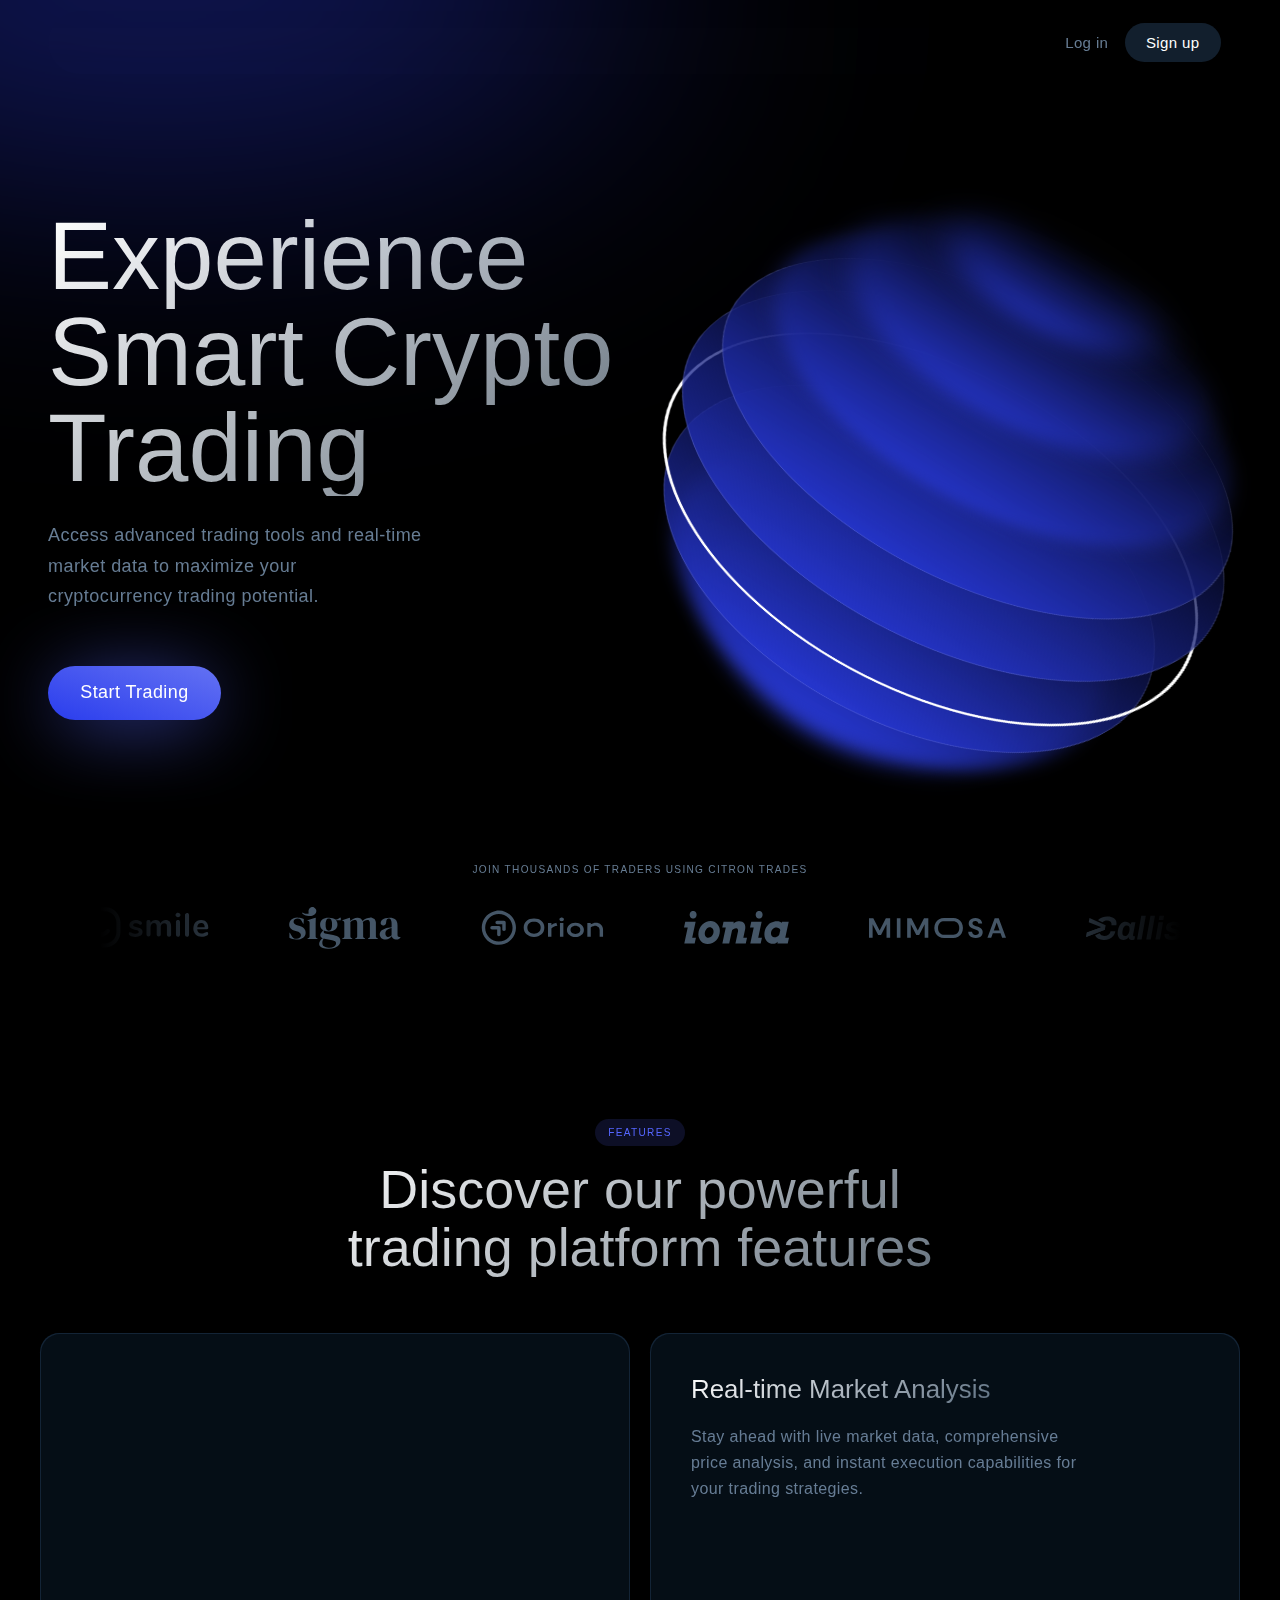
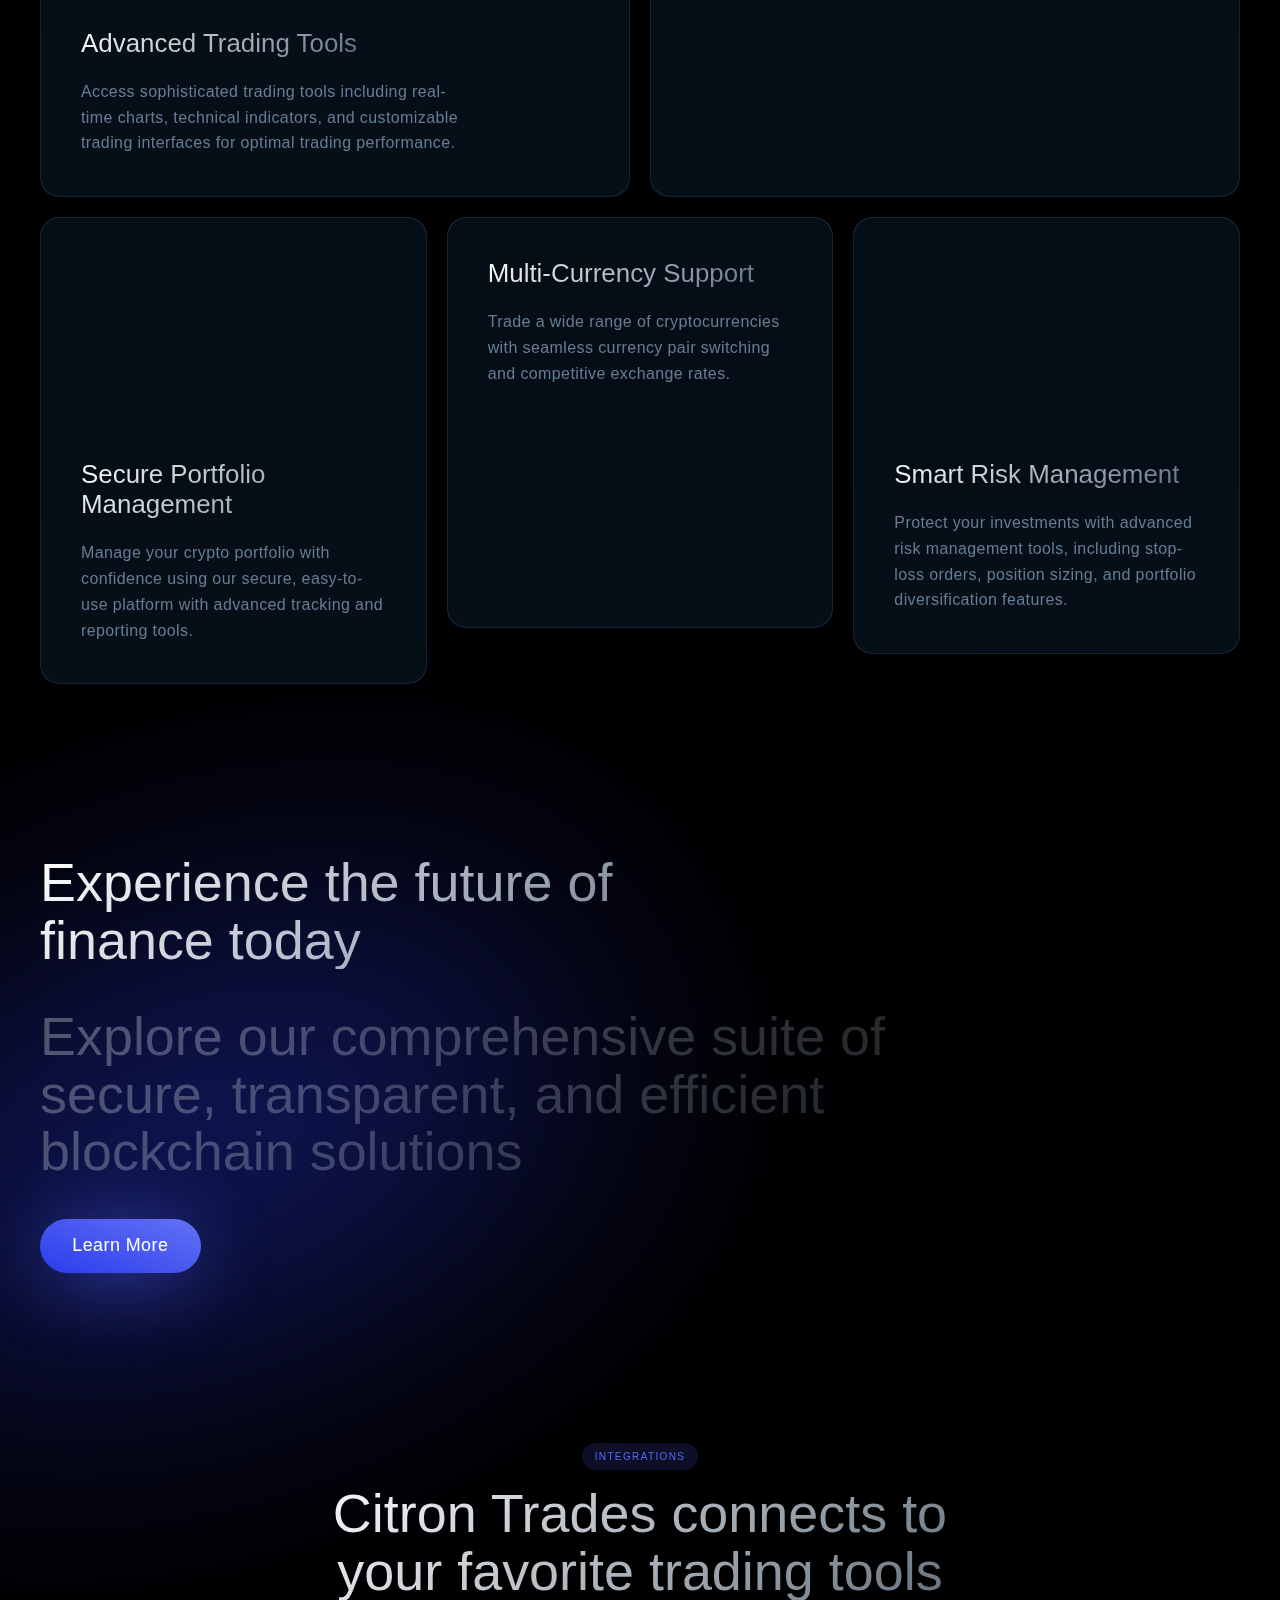
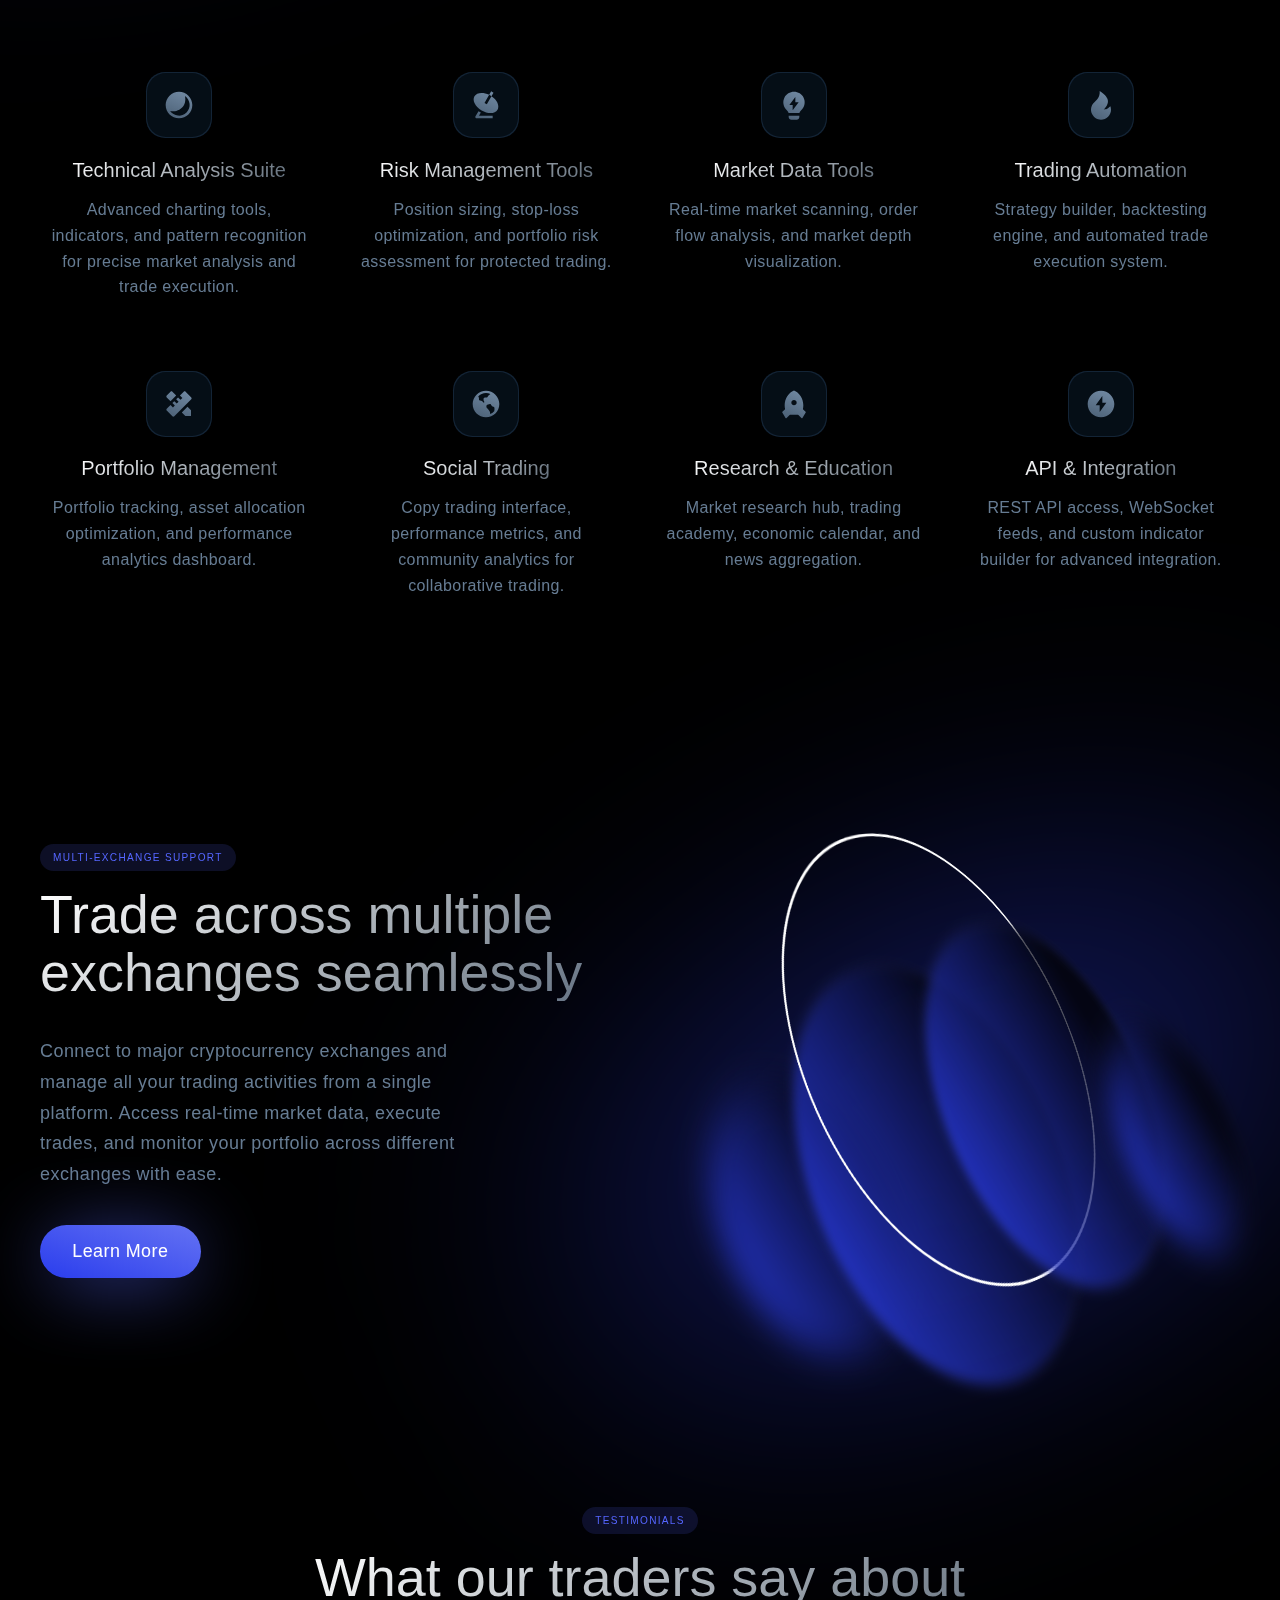
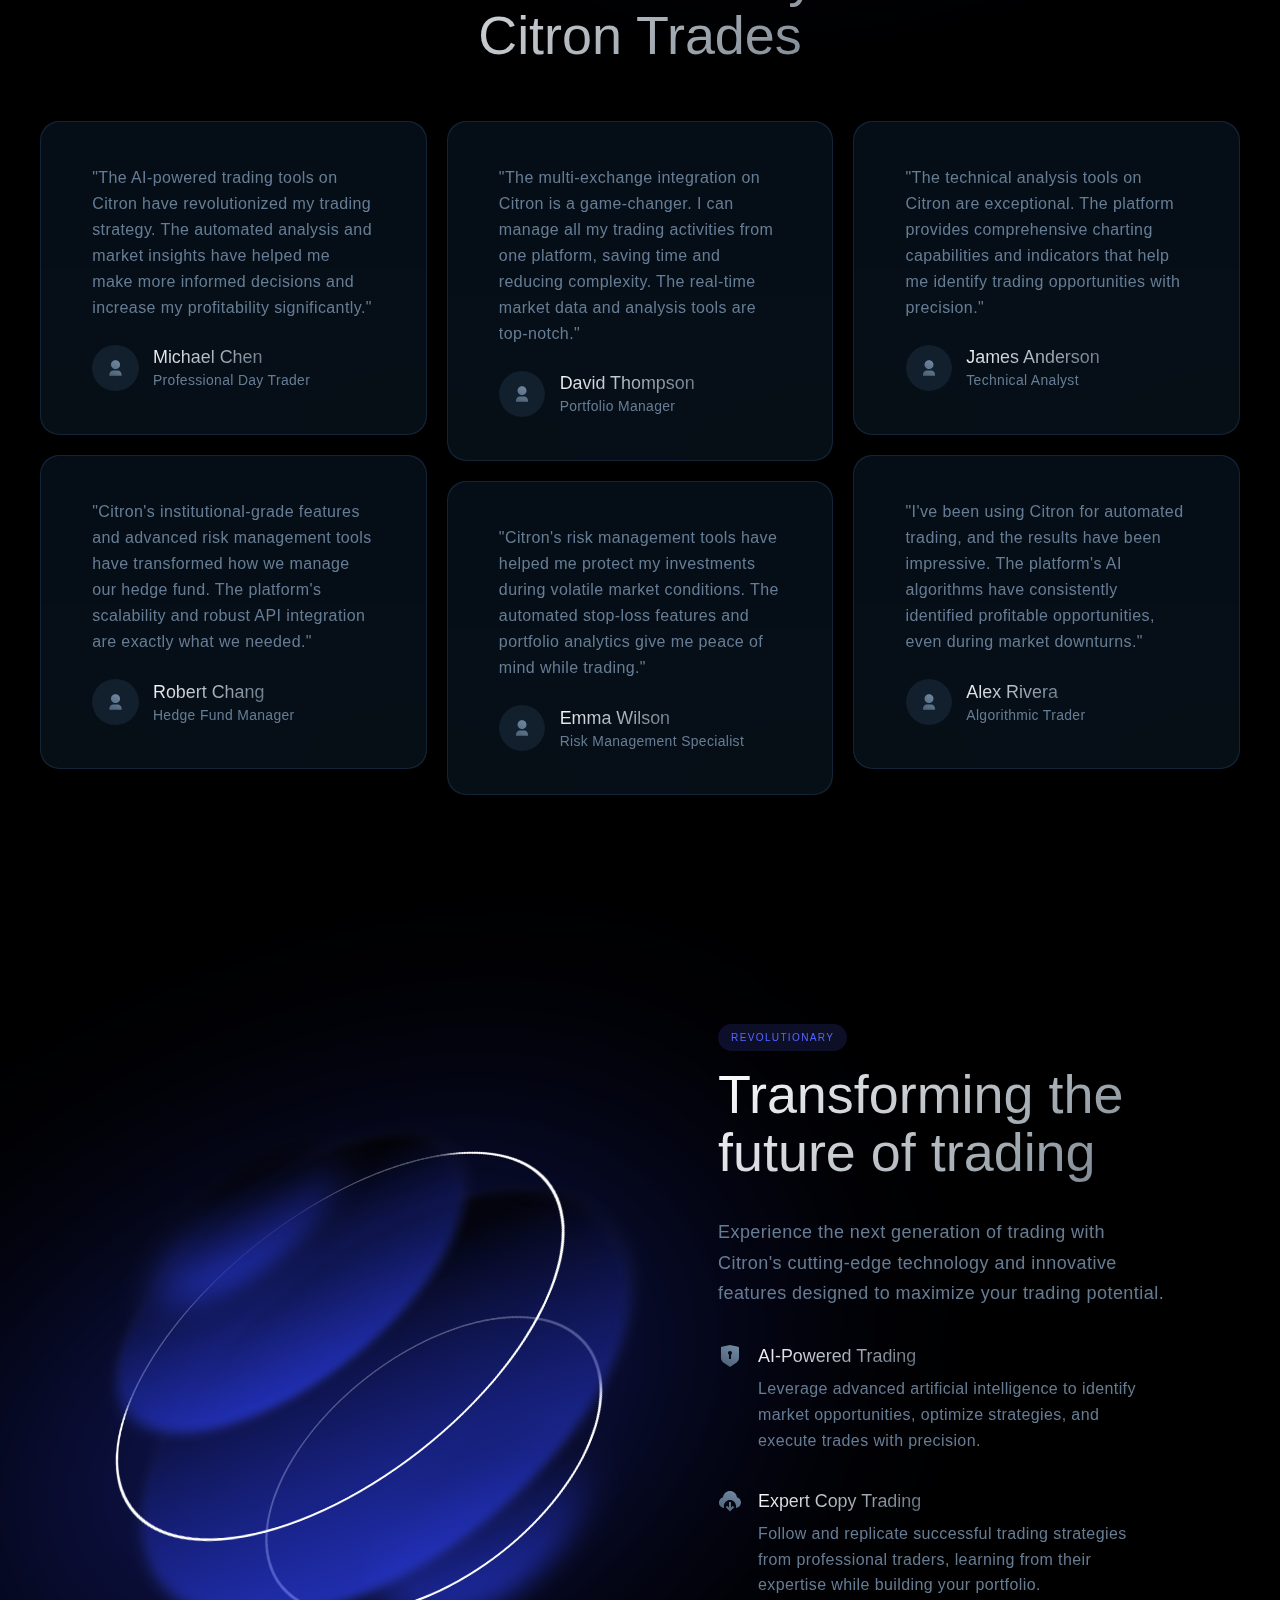
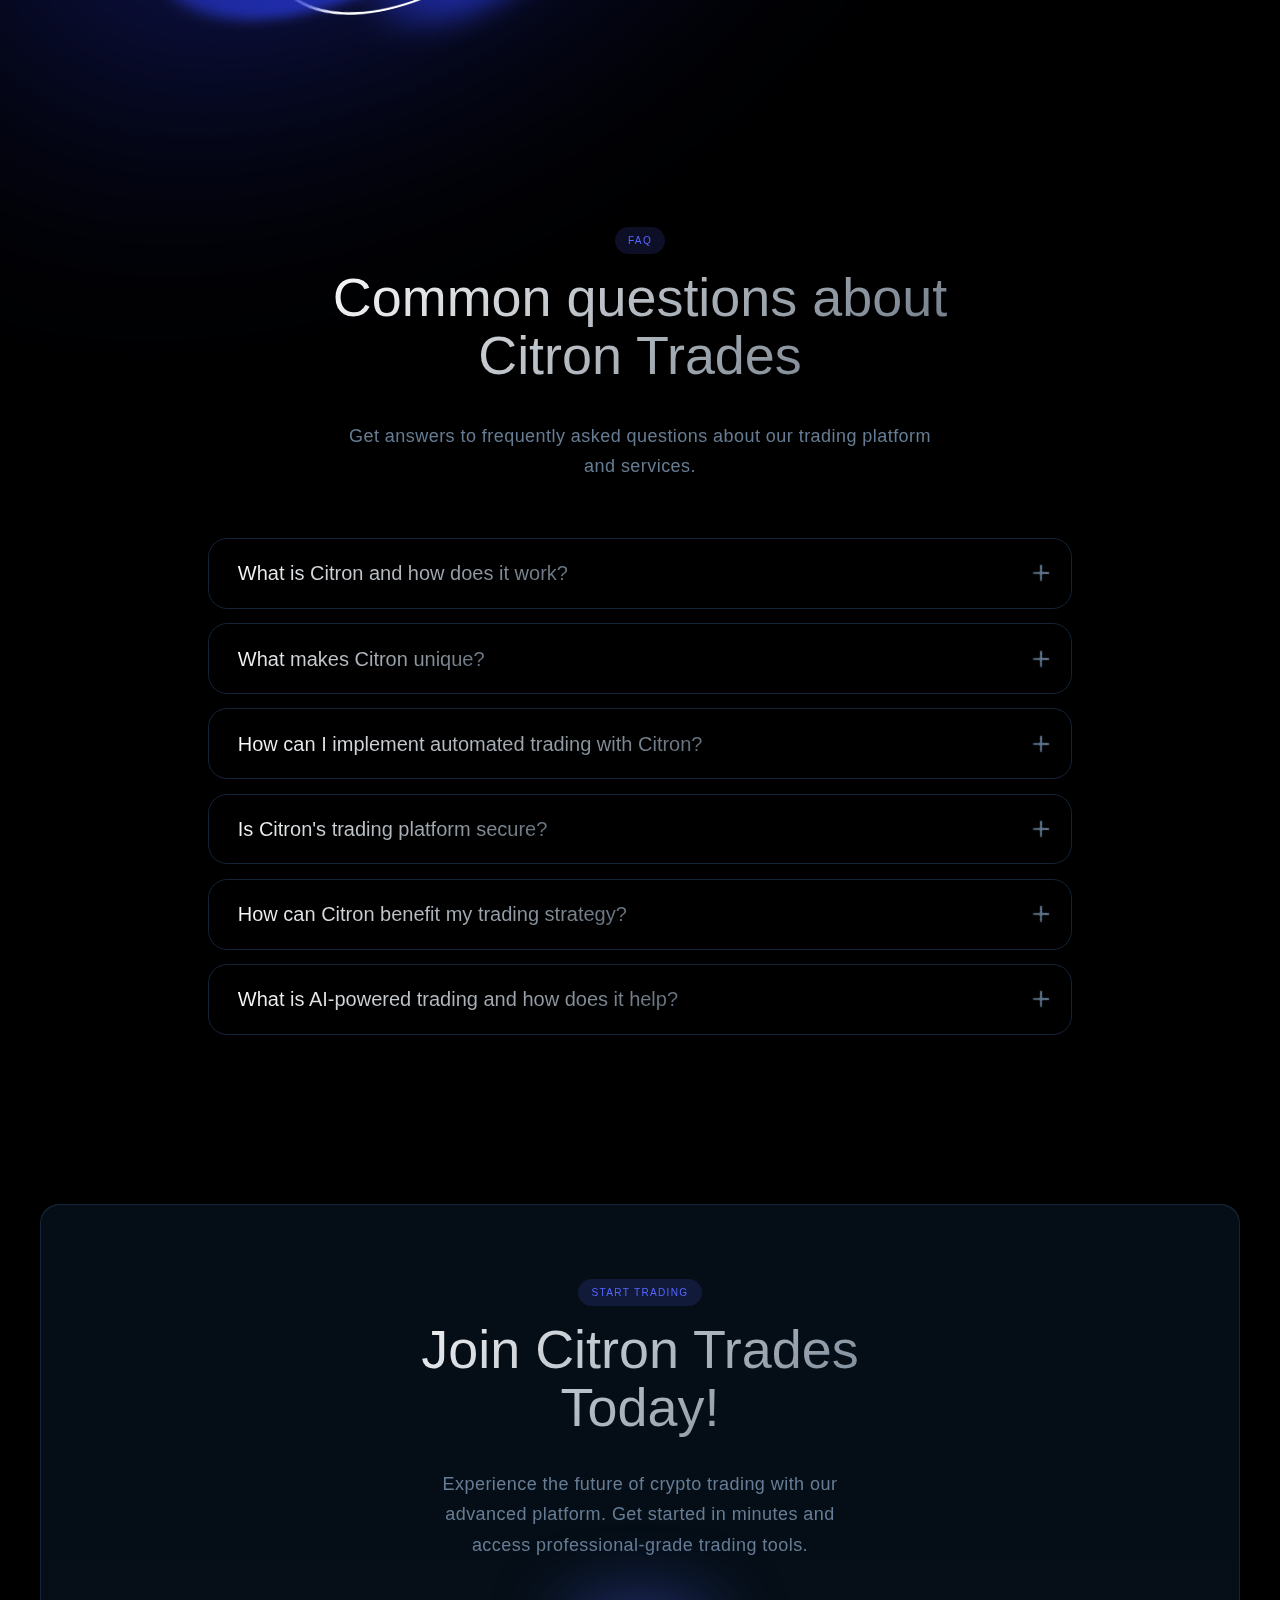
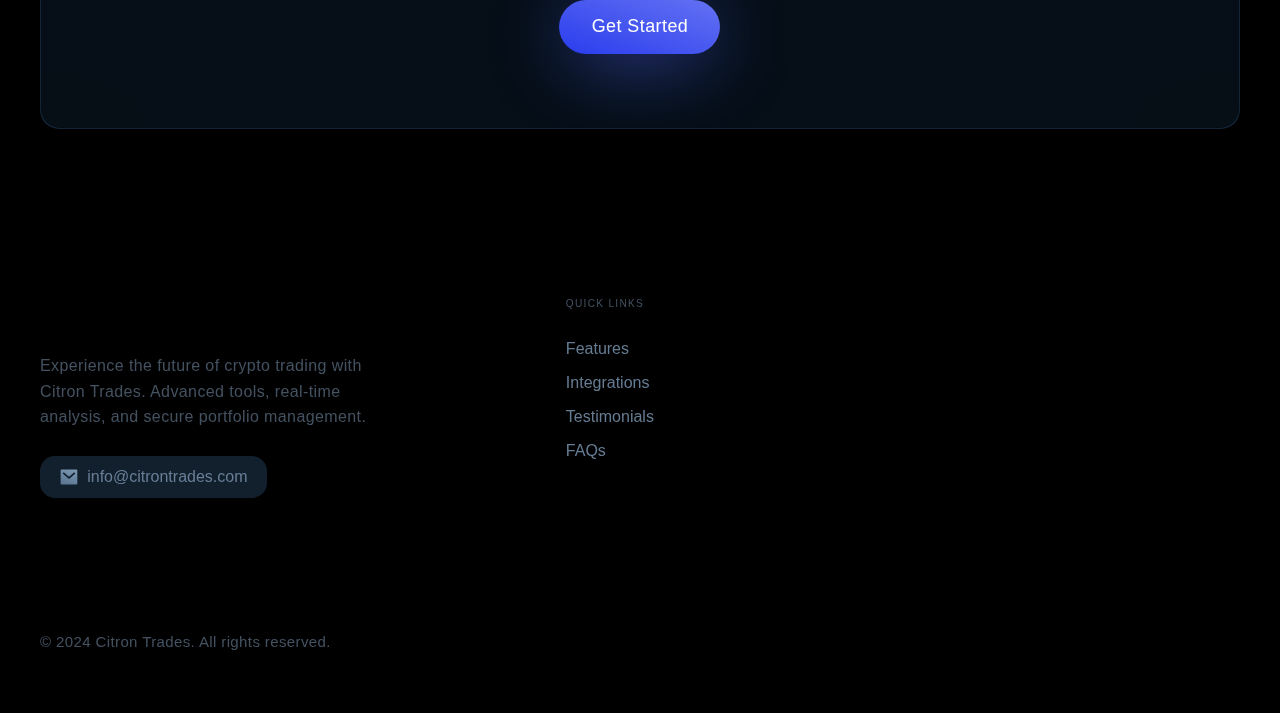
==== commit c367b9ba: "Updated logo URLs to use logo-light.svg in HTML files" ====
--- a/public/index.html
+++ b/public/index.html
@@ -147,8 +147,8 @@
                 ("ontouchstart"in o || o.DocumentTouch && c instanceof DocumentTouch) && (n.className += t + "touch")
             }(window, document);
         </script>
-        <link href="assets/icons/6629ad2a661a5bfd1a82b5c3_logo.svg" rel="shortcut icon" type="image/x-icon"/>
-        <link href="assets/icons/6629ad2a661a5bfd1a82b5c3_logo.svg" rel="apple-touch-icon"/>
+        <link href="https://gist.githubusercontent.com/Zealsharon986/cf889f06d96afd0c2a9065da4c4bd5cc/raw/3be0a70fee525e922843b2014ab96561e3f8edd3/logo-light.svg" rel="shortcut icon" type="image/x-icon"/>
+        <link href="https://gist.githubusercontent.com/Zealsharon986/cf889f06d96afd0c2a9065da4c4bd5cc/raw/3be0a70fee525e922843b2014ab96561e3f8edd3/logo-light.svg" rel="apple-touch-icon"/>
         <script type="text/javascript">
             window.__WEBFLOW_CURRENCY_SETTINGS = {
                 "currencyCode": "USD",
@@ -166,7 +166,7 @@
             <div class="nav-block">
                 <div class="nav">
                     <a href="/" aria-current="page" class="brand w-nav-brand w--current">
-                        <img src="assets/icons/6629ad2a661a5bfd1a82b5c3_logo.svg" loading="eager" alt="" class="logo"/>
+                        <img src="https://gist.githubusercontent.com/Zealsharon986/cf889f06d96afd0c2a9065da4c4bd5cc/raw/3be0a70fee525e922843b2014ab96561e3f8edd3/logo-light.svg" loading="eager" alt="" class="logo"/>
                     </a>
                     <div class="nav-right hide-mobile">
                         <a href="login.html" class="nav-link-extra w-nav-link">Log in</a>
@@ -823,7 +823,7 @@
                 <div class="content">
                     <div class="w-layout-grid grid-footer">
                         <div id="w-node-_91e6edfb-36c0-e5d4-48fb-589312d14fb3-12d14fb0" class="block-footer">
-                            <img src="assets/icons/6629ad2a661a5bfd1a82b5c3_logo.svg" loading="eager" alt="" class="logo-footer"/>
+                            <img src="https://gist.githubusercontent.com/Zealsharon986/cf889f06d96afd0c2a9065da4c4bd5cc/raw/3be0a70fee525e922843b2014ab96561e3f8edd3/logo-light.svg" loading="eager" alt="" class="logo-footer"/>
                             <p class="paragraph-footer">Experience the future of crypto trading with Citron Trades. Advanced tools, real-time analysis, and secure portfolio management.</p>
                             <a href="#" class="link-block w-inline-block">
                                 <img src="assets/icons/6629ab6f7fe975562ac2fea0_icon_6.svg" loading="eager" alt="" class="icon-link"/>
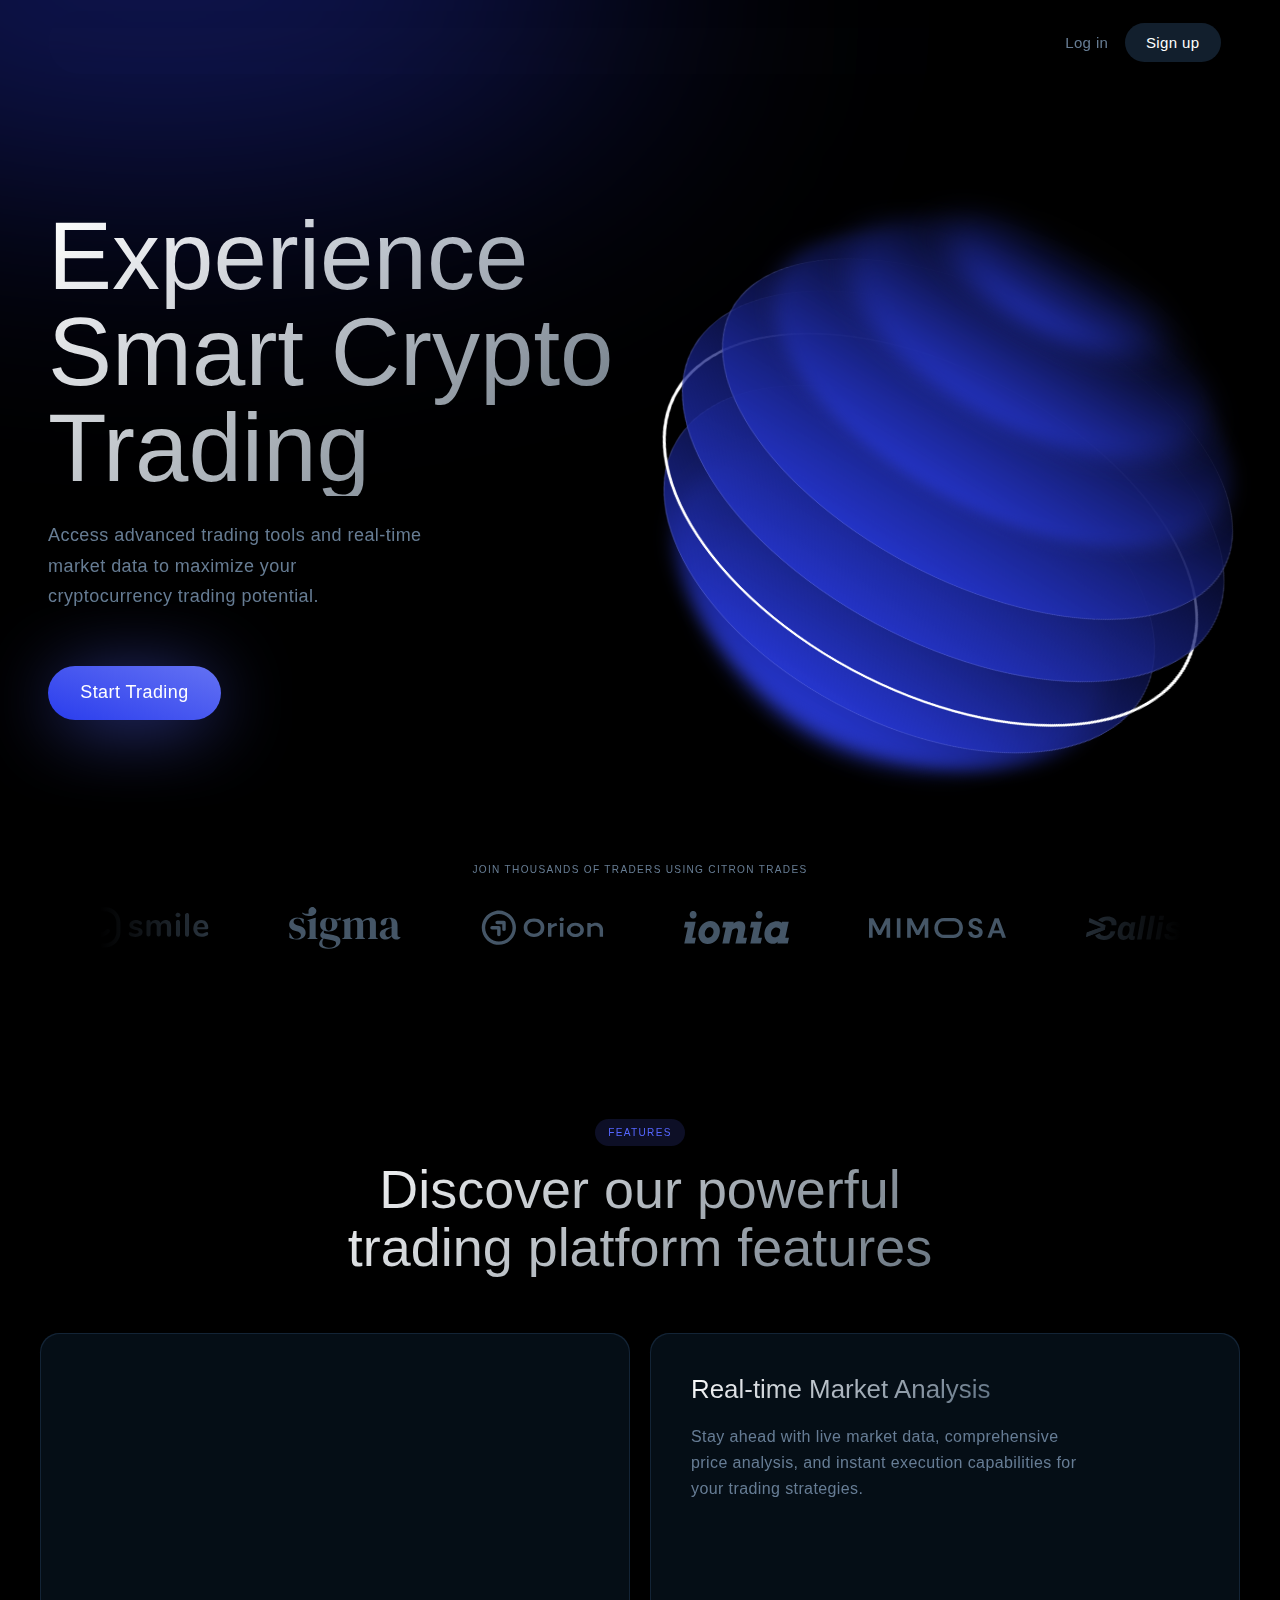
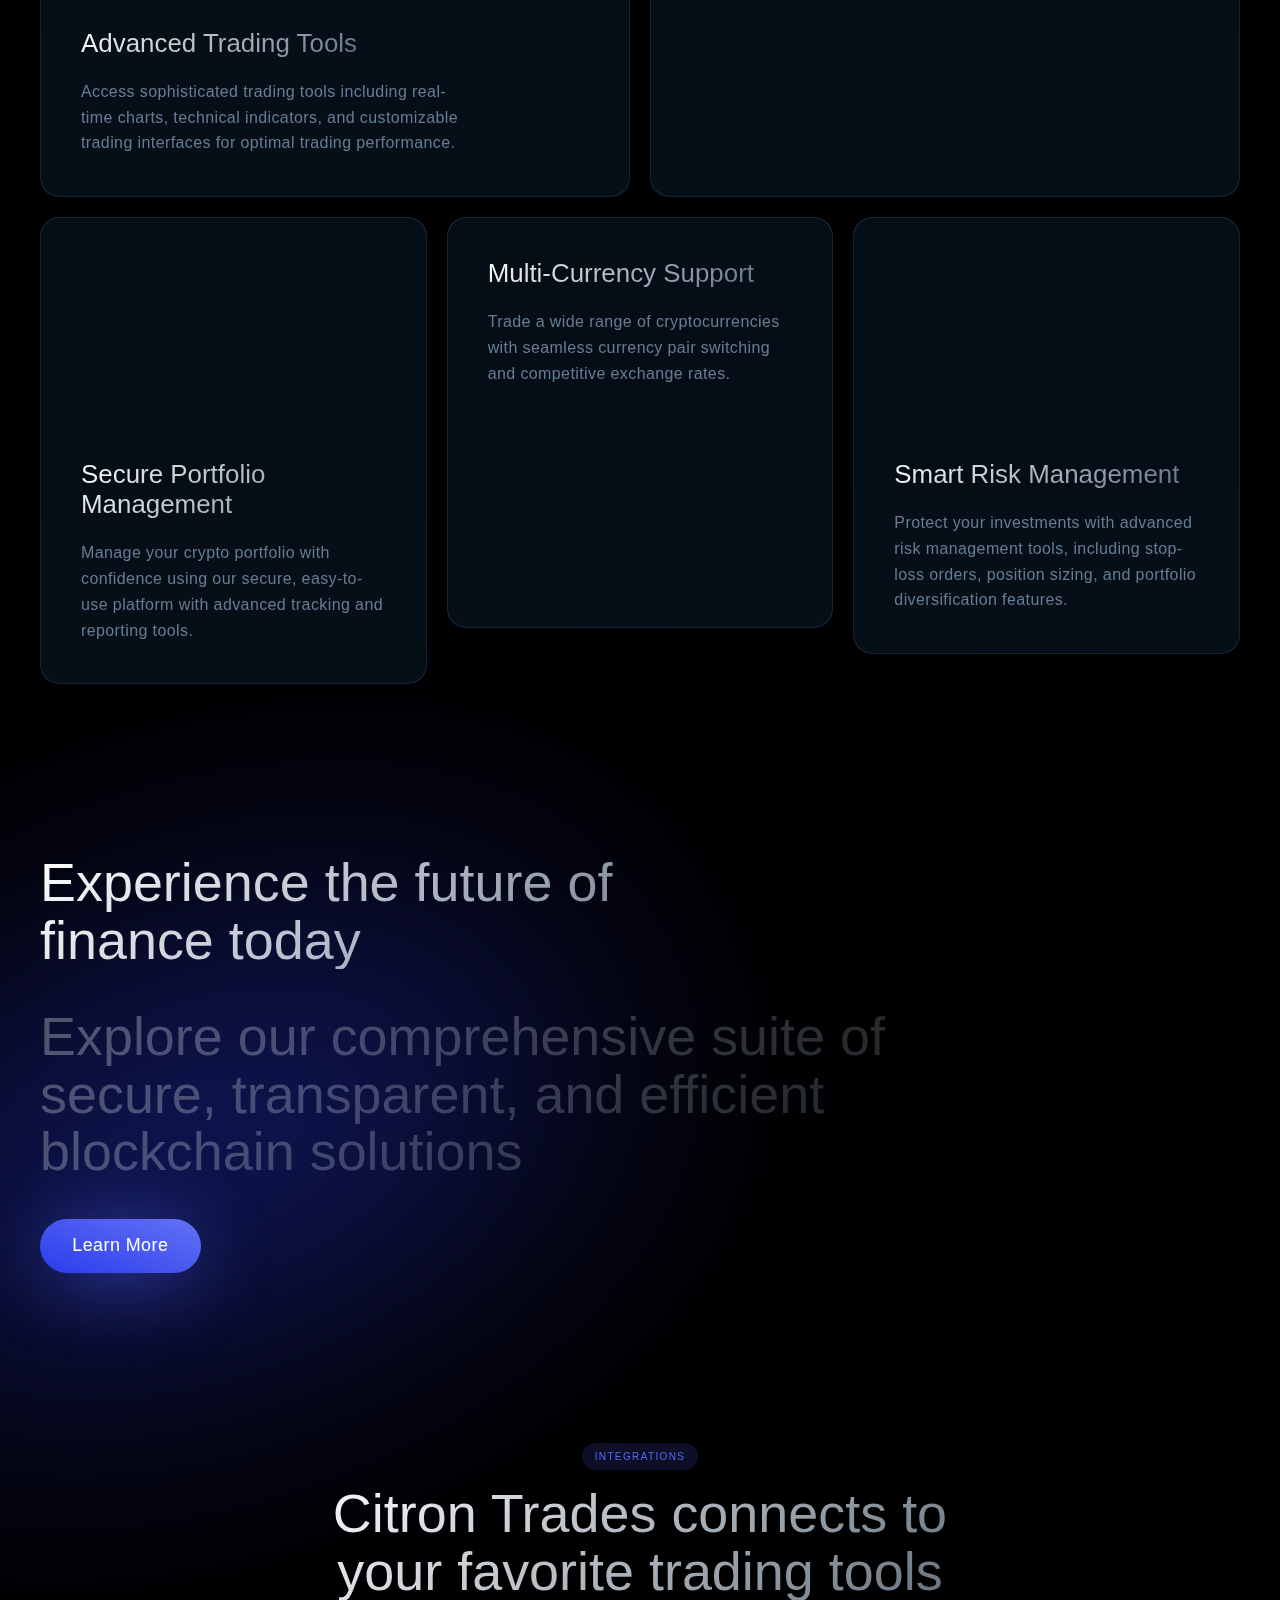
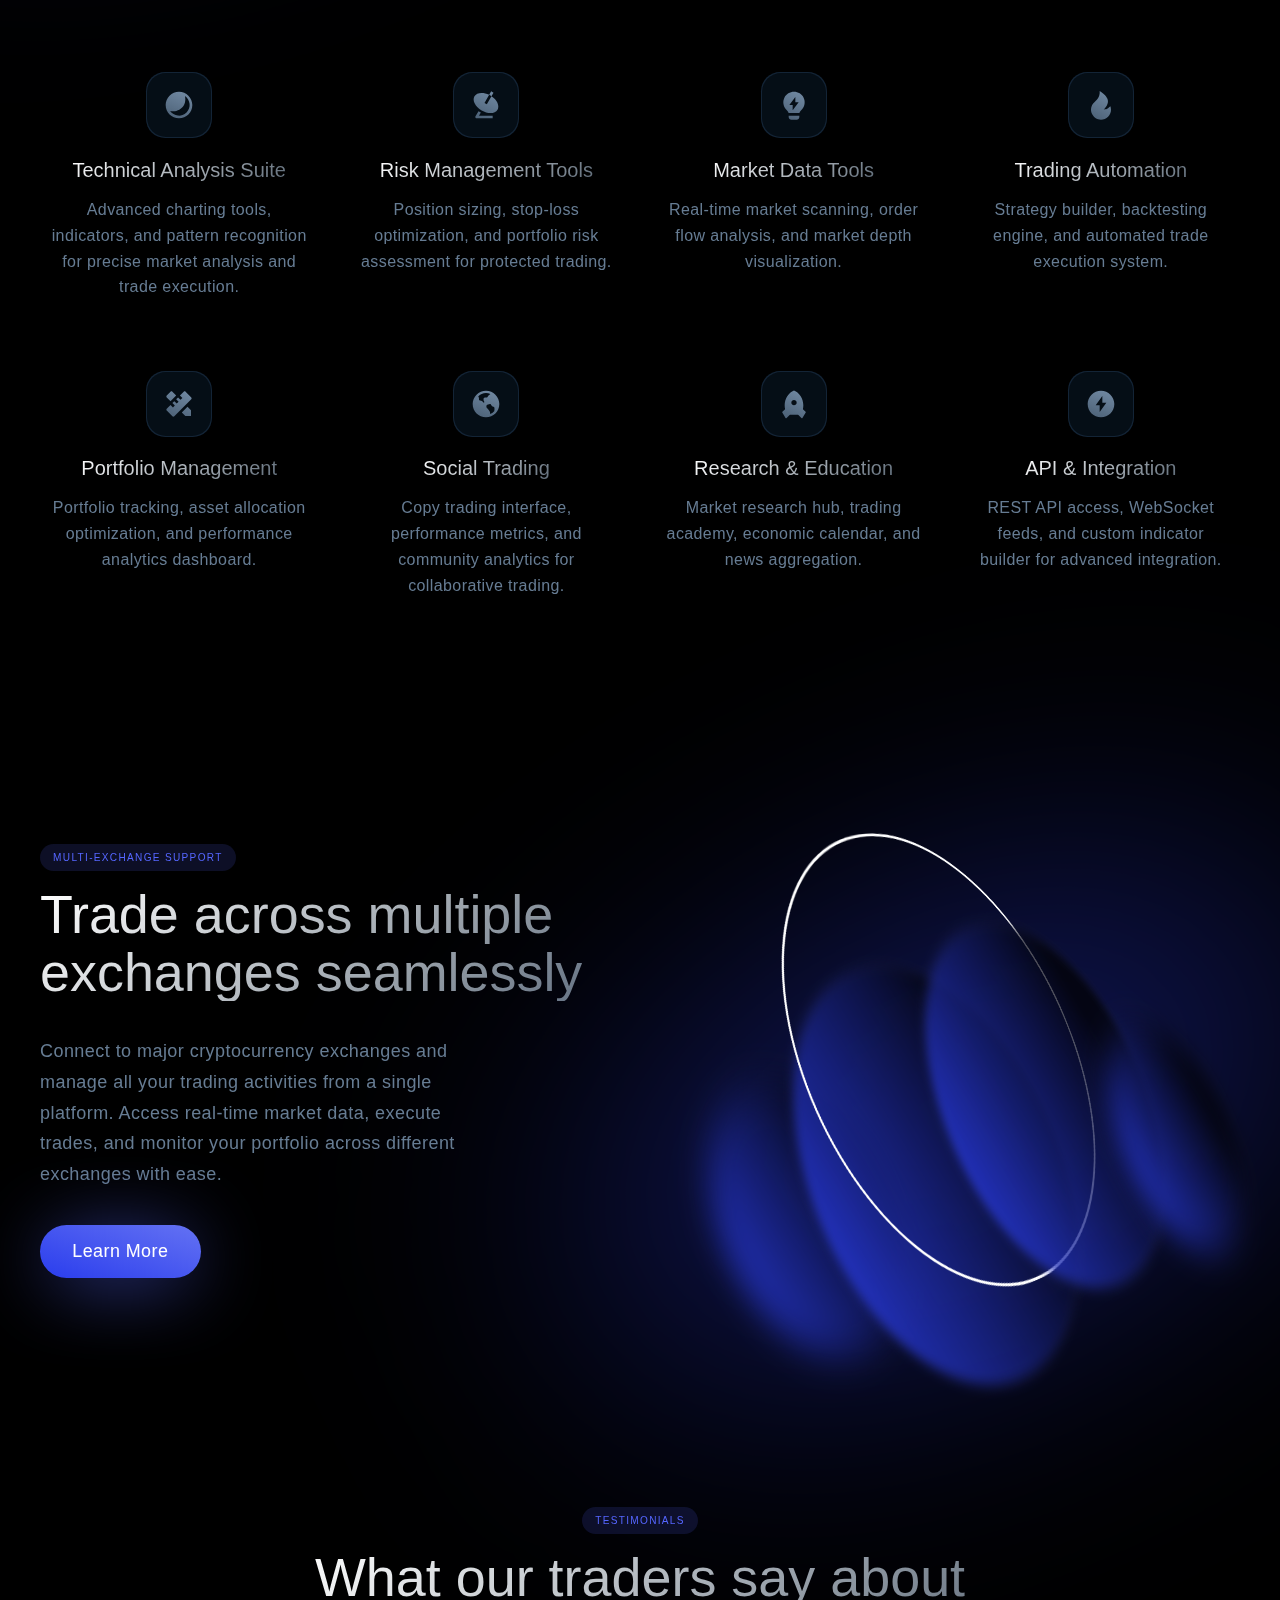
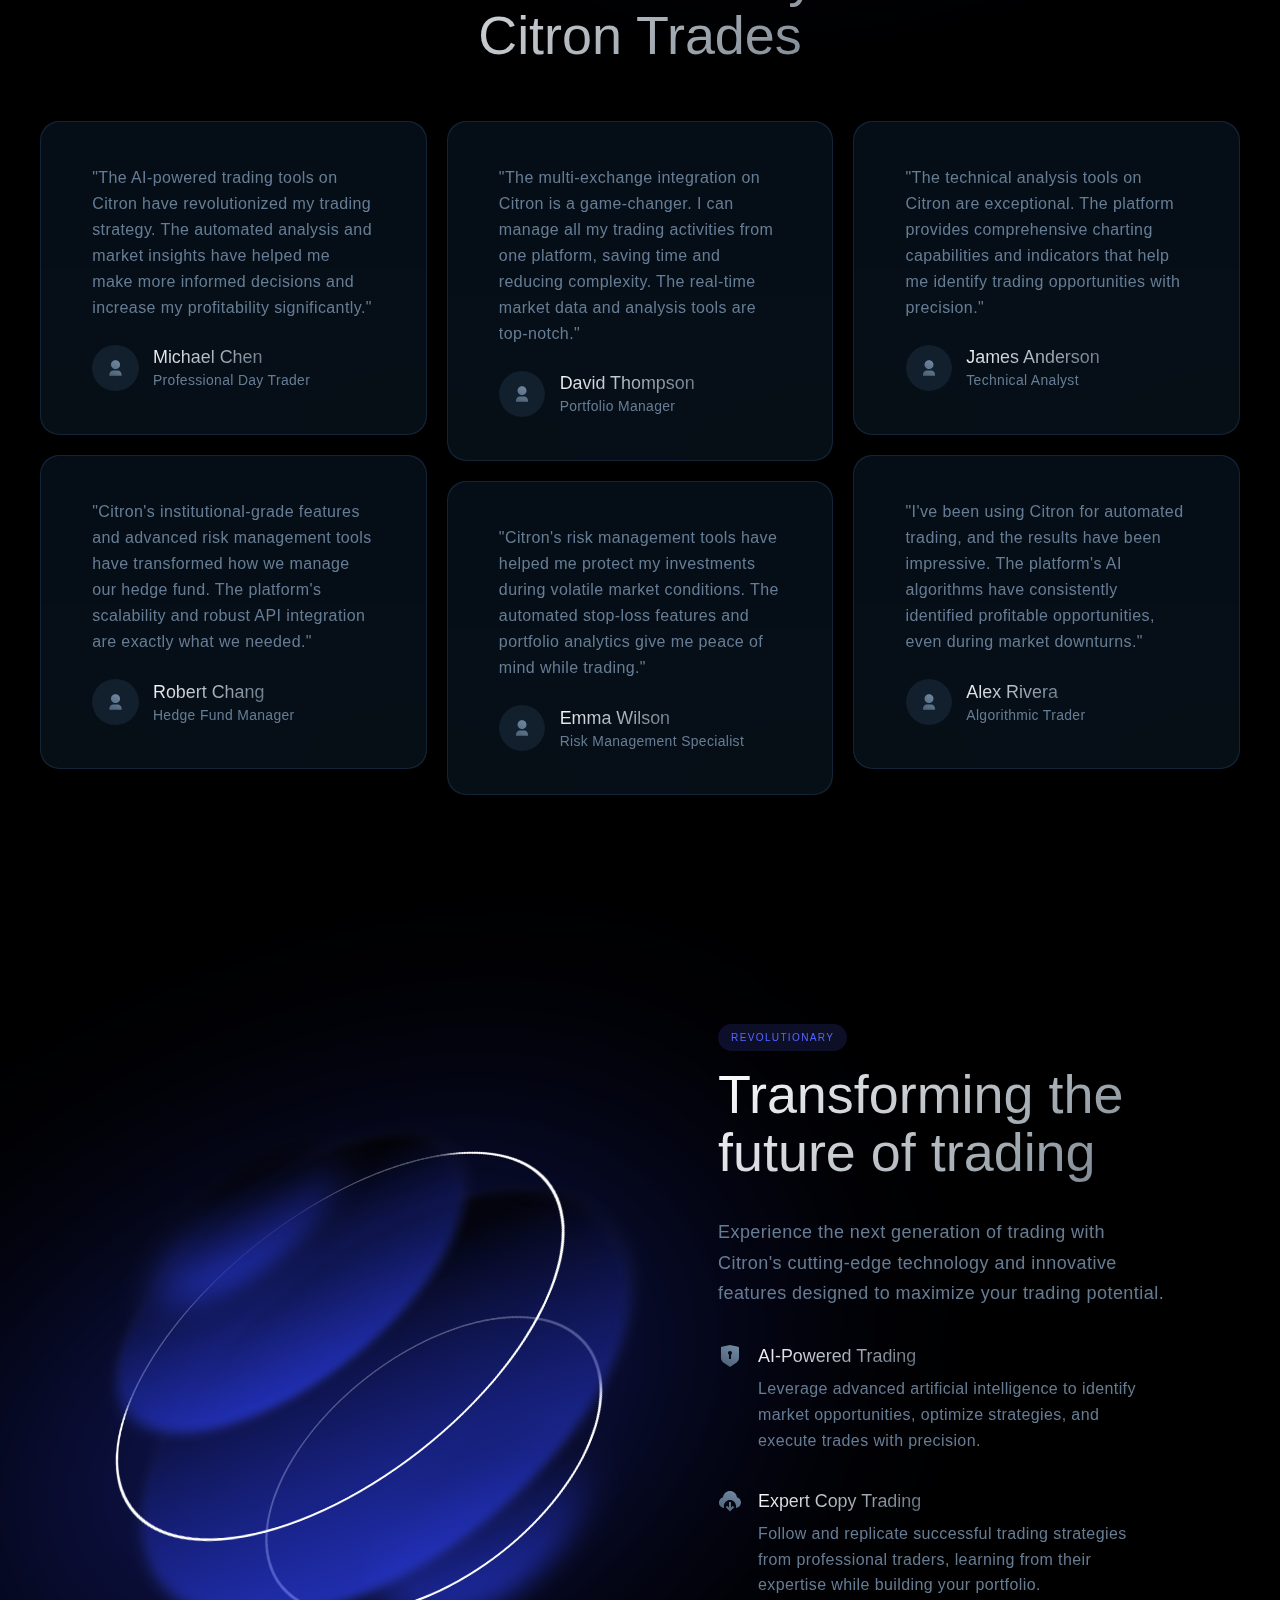
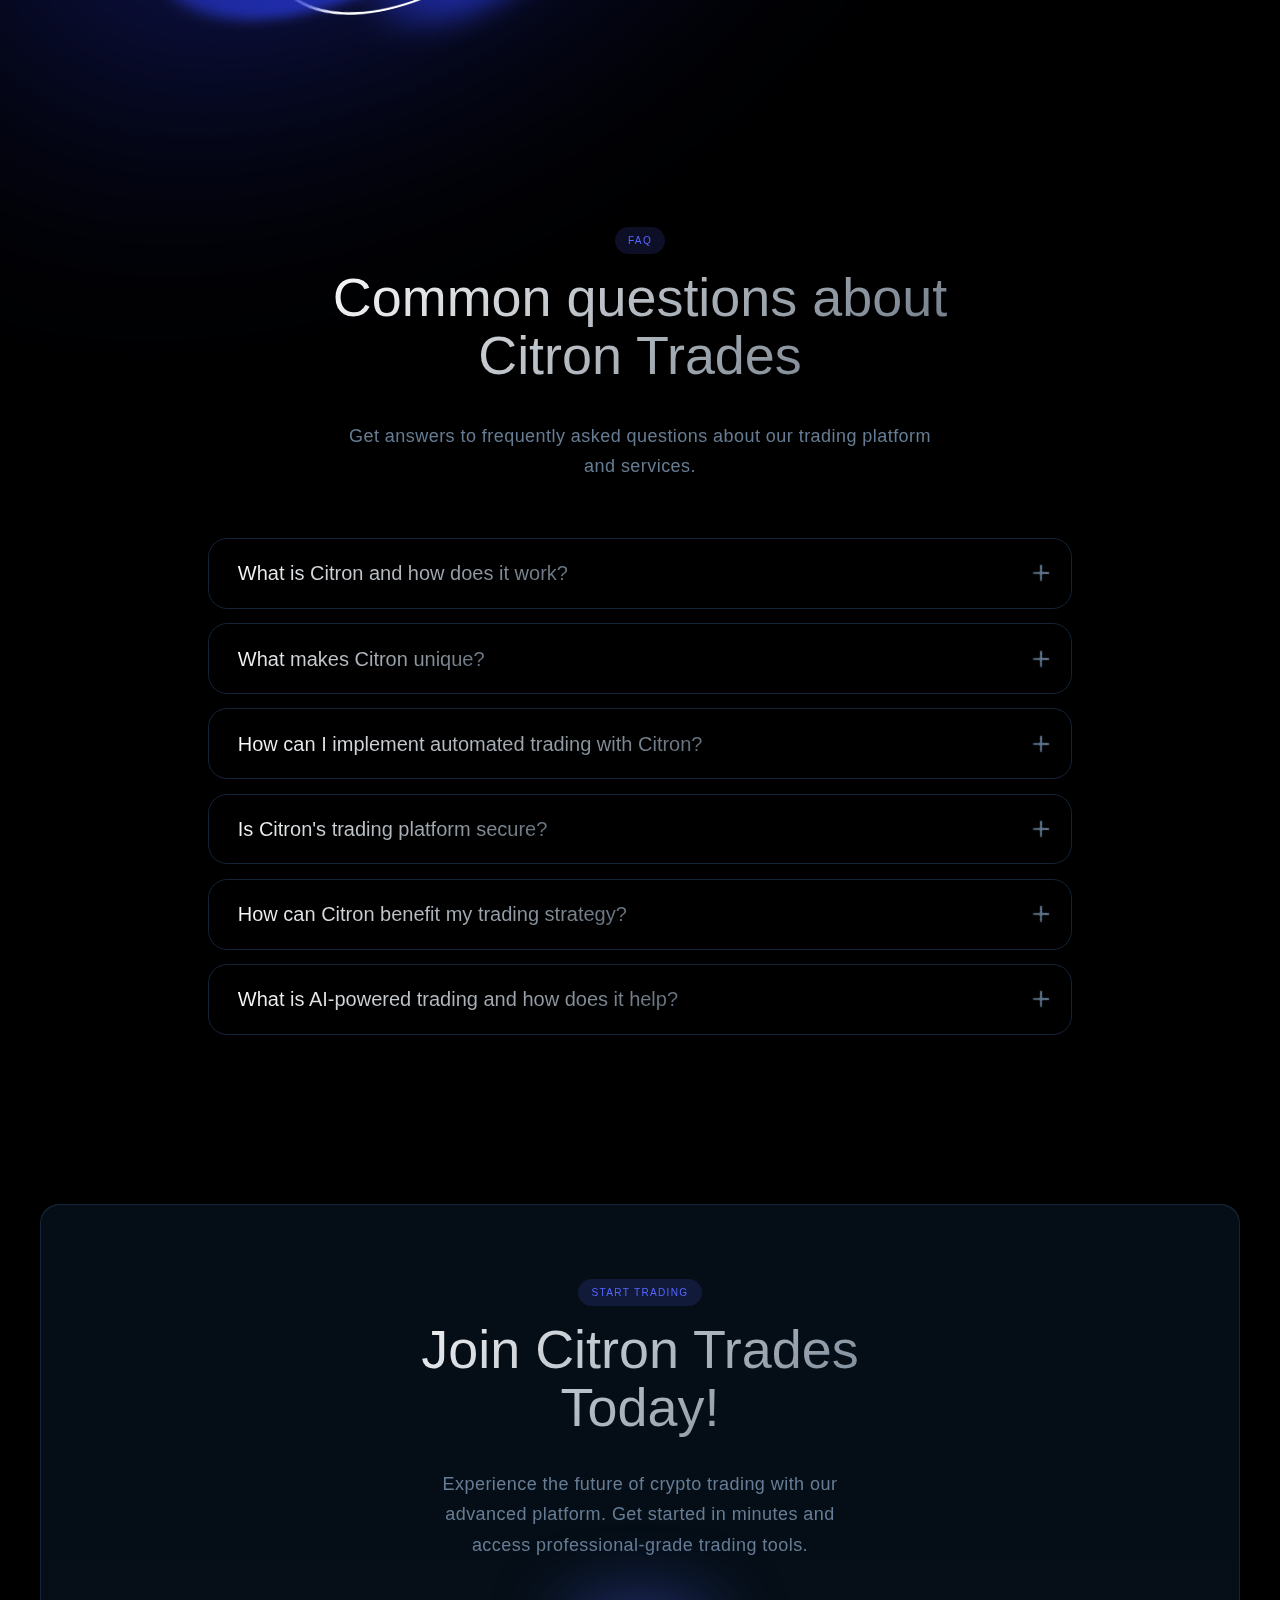
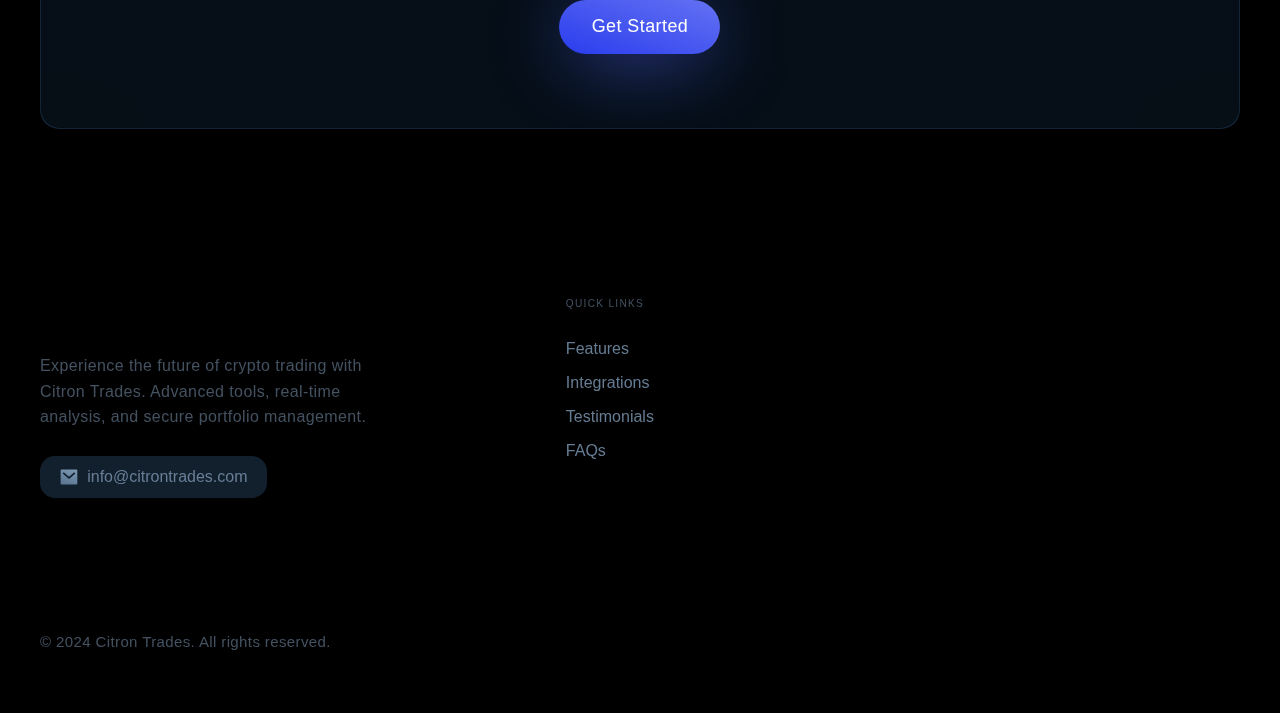
==== commit 03770321: "Add JivoChat support widget to index.html" ====
--- a/public/index.html
+++ b/public/index.html
@@ -855,5 +855,7 @@
                 });
             });
         </script>
+        <!-- JivoChat Support Widget -->
+        <script src="//code.jivosite.com/widget/LIS88yAolR" async></script>
     </body>
 </html>
